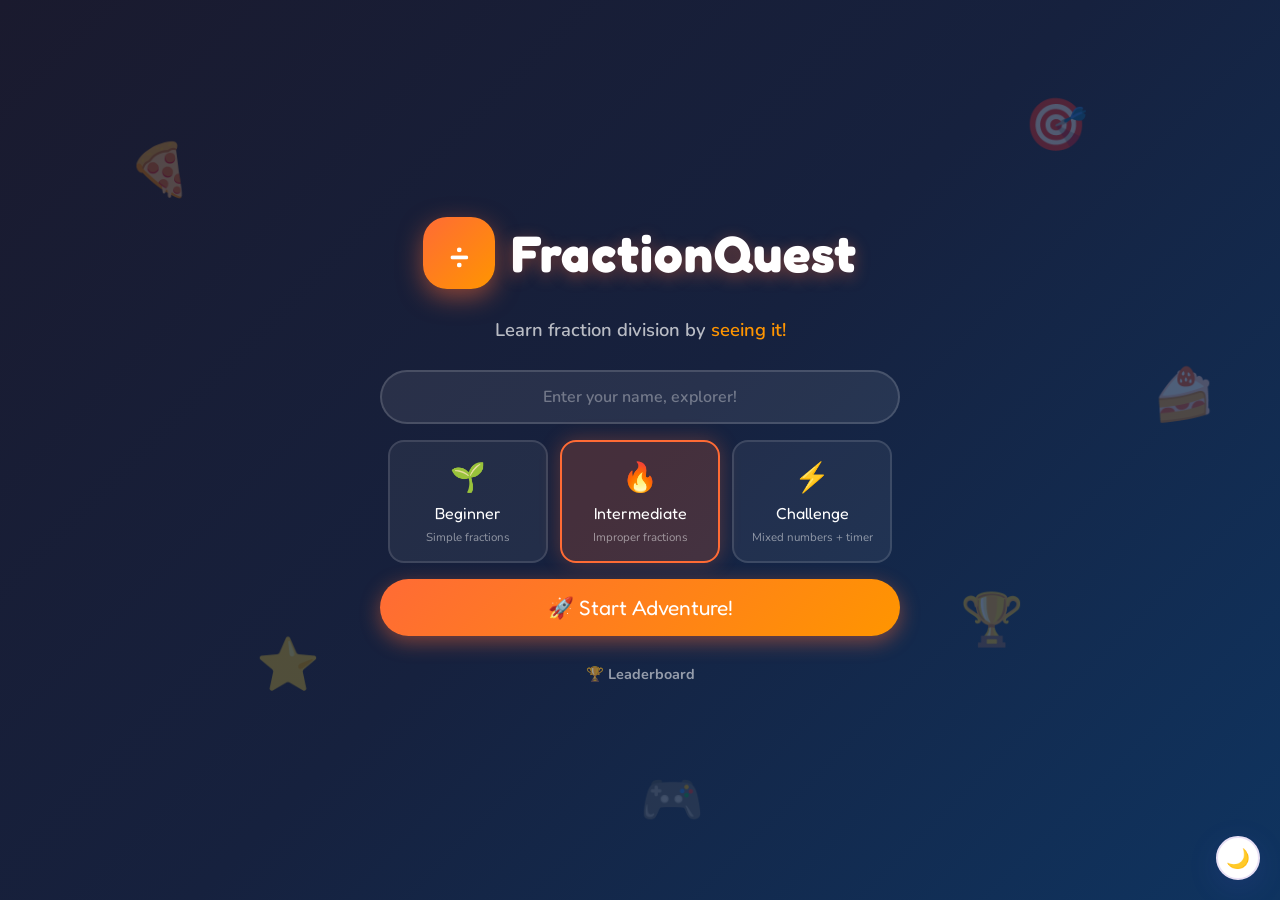
==== index.html @ 57ecd5d0 "fixed the stucture of folder" ====
<!DOCTYPE html>
<html lang="en">
<head>
  <meta charset="UTF-8" />
  <meta name="viewport" content="width=device-width, initial-scale=1.0"/>
  <title>FractionQuest 🍕 — Learn Division Visually!</title>
  <link rel="stylesheet" href="styles.css"/>
  <link rel="preconnect" href="https://fonts.googleapis.com"/>
  <link href="https://fonts.googleapis.com/css2?family=Nunito:wght@400;600;700;800;900&family=Fredoka+One&display=swap" rel="stylesheet"/>
</head>
<body>

<!-- ===== SPLASH SCREEN ===== -->
<div id="splash-screen" class="screen active">
  <div class="splash-bg">
    <div class="floating-emoji" style="--d:0s;--x:10%;--y:15%">🍕</div>
    <div class="floating-emoji" style="--d:0.5s;--x:80%;--y:10%">🎯</div>
    <div class="floating-emoji" style="--d:1s;--x:20%;--y:70%">⭐</div>
    <div class="floating-emoji" style="--d:1.5s;--x:75%;--y:65%">🏆</div>
    <div class="floating-emoji" style="--d:0.8s;--x:50%;--y:85%">🎮</div>
    <div class="floating-emoji" style="--d:0.3s;--x:90%;--y:40%">🍰</div>
  </div>
  <div class="splash-content">
    <div class="logo-wrap">
      <div class="logo-icon">÷</div>
      <h1 class="logo-text">FractionQuest</h1>
    </div>
    <p class="tagline">Learn fraction division by <em>seeing it!</em></p>
    <div class="player-setup">
      <input type="text" id="player-name" placeholder="Enter your name, explorer!" maxlength="20"/>
      <div class="mode-cards">
        <div class="mode-card" data-mode="beginner">
          <span class="mode-icon">🌱</span>
          <span class="mode-title">Beginner</span>
          <span class="mode-desc">Simple fractions</span>
        </div>
        <div class="mode-card selected" data-mode="intermediate">
          <span class="mode-icon">🔥</span>
          <span class="mode-title">Intermediate</span>
          <span class="mode-desc">Improper fractions</span>
        </div>
        <div class="mode-card" data-mode="challenge">
          <span class="mode-icon">⚡</span>
          <span class="mode-title">Challenge</span>
          <span class="mode-desc">Mixed numbers + timer</span>
        </div>
      </div>
      <button class="btn-play" id="btn-start">🚀 Start Adventure!</button>
    </div>
    <button class="btn-leaderboard" id="btn-show-leaderboard">🏆 Leaderboard</button>
  </div>
</div>

<!-- ===== GAME SCREEN ===== -->
<div id="game-screen" class="screen">

  <!-- Header -->
  <header class="game-header">
    <div class="hdr-left">
      <button class="btn-icon" id="btn-home">🏠</button>
      <div class="player-info">
        <span class="player-avatar" id="hdr-avatar">🧑</span>
        <span class="player-name-hdr" id="hdr-name">Player</span>
      </div>
    </div>
    <div class="hdr-center">
      <div class="level-badge">Level <span id="hdr-level">1</span></div>
      <div class="score-display">⭐ <span id="hdr-score">0</span></div>
    </div>
    <div class="hdr-right">
      <div class="timer-display" id="timer-wrap" style="display:none">
        ⏱ <span id="hdr-timer">60</span>s
      </div>
      <div class="lives-display" id="hdr-lives">❤️❤️❤️</div>
    </div>
  </header>

  <!-- Progress Bar -->
  <div class="progress-track">
    <div class="progress-fill" id="progress-fill"></div>
    <span class="progress-label" id="progress-label">Q 1 / 10</span>
  </div>

  <!-- Main Game Area -->
  <main class="game-main">

    <!-- Step Indicator -->
    <div class="step-indicator" id="step-indicator">
      <div class="step active" data-step="1"><span>1</span> See the dividend</div>
      <div class="step" data-step="2"><span>2</span> Overlay divisor</div>
      <div class="step" data-step="3"><span>3</span> Count the groups</div>
      <div class="step" data-step="4"><span>4</span> Answer!</div>
    </div>

    <!-- Question Card -->
    <div class="question-card" id="question-card">
      <div class="question-fraction" id="question-display">
        <span class="frac-big" id="q-dividend">3/4</span>
        <span class="frac-op">÷</span>
        <span class="frac-big" id="q-divisor">1/4</span>
        <span class="frac-op">=</span>
        <span class="frac-big answer-slot" id="q-answer-slot">?</span>
      </div>
      <div class="eli5-badge" id="eli5-text">📖 How many <span id="eli5-divisor">1/4</span> pieces fit in <span id="eli5-dividend">3/4</span>?</div>
    </div>

    <!-- Visual Canvas Area -->
    <div class="canvas-container">
      <div class="visual-tabs">
        <button class="vtab active" data-visual="pizza">🍕 Pizza</button>
        <button class="vtab" data-visual="bar">📊 Bar</button>
      </div>

      <div class="canvas-wrap" id="canvas-wrap">
        <canvas id="main-canvas" width="620" height="260"></canvas>
        <div class="canvas-overlay" id="canvas-overlay"></div>
      </div>

      <!-- Draggable Divisor Units -->
      <div class="divisor-tray" id="divisor-tray">
        <p class="tray-label">Drag these <span id="tray-unit-label">units</span> onto the shape!</p>
        <div class="tray-units" id="tray-units"></div>
      </div>
    </div>

    <!-- Controls -->
    <div class="controls-row">
      <button class="btn-hint" id="btn-hint">💡 Hint</button>
      <button class="btn-step" id="btn-step-next">Next Step →</button>
      <button class="btn-check" id="btn-check" style="display:none">
        ✅ Check Answer
      </button>
    </div>

    <!-- Answer Input -->
    <div class="answer-section" id="answer-section" style="display:none">
      <p class="answer-prompt">How many groups fit? Enter your answer:</p>
      <div class="answer-input-row">
        <input type="number" id="answer-input" min="0" max="99" step="0.5" placeholder="?"/>
        <span class="answer-hint-text" id="answer-hint-text"></span>
      </div>
      <div class="fraction-answer-row" id="fraction-answer-row" style="display:none">
        <label>Remainder as fraction:</label>
        <input type="number" id="ans-num" placeholder="0" min="0" max="9"/>
        <span>/</span>
        <input type="number" id="ans-den" placeholder="1" min="1" max="9"/>
      </div>
      <button class="btn-submit" id="btn-submit">Submit Answer 🎯</button>
    </div>

    <!-- Feedback Banner -->
    <div class="feedback-banner" id="feedback-banner" style="display:none">
      <div class="feedback-icon" id="feedback-icon">✅</div>
      <div class="feedback-text" id="feedback-text">Correct!</div>
      <div class="feedback-explanation" id="feedback-explanation"></div>
      <button class="btn-next-q" id="btn-next-q">Next Question →</button>
    </div>

  </main>
</div>

<!-- ===== RESULTS SCREEN ===== -->
<div id="results-screen" class="screen">
  <div class="results-content">
    <div class="results-trophy" id="results-trophy">🏆</div>
    <h2 class="results-title" id="results-title">Round Complete!</h2>
    <div class="results-stats">
      <div class="stat-box">
        <span class="stat-num" id="res-score">0</span>
        <span class="stat-lbl">Score</span>
      </div>
      <div class="stat-box">
        <span class="stat-num" id="res-correct">0/10</span>
        <span class="stat-lbl">Correct</span>
      </div>
      <div class="stat-box">
        <span class="stat-num" id="res-streak">0</span>
        <span class="stat-lbl">Best Streak</span>
      </div>
    </div>
    <div class="badges-earned" id="badges-earned"></div>
    <div class="results-actions">
      <button class="btn-play" id="btn-play-again">🔄 Play Again</button>
      <button class="btn-leaderboard" id="btn-view-lb">🏆 Leaderboard</button>
      <button class="btn-home-res" id="btn-home-res">🏠 Home</button>
    </div>
  </div>
</div>

<!-- ===== LEADERBOARD MODAL ===== -->
<div id="leaderboard-modal" class="modal-overlay" style="display:none">
  <div class="modal-card">
    <button class="modal-close" id="lb-close">✕</button>
    <h2>🏆 Leaderboard</h2>
    <div class="lb-tabs">
      <button class="lb-tab active" data-mode="beginner">🌱 Beginner</button>
      <button class="lb-tab" data-mode="intermediate">🔥 Intermediate</button>
      <button class="lb-tab" data-mode="challenge">⚡ Challenge</button>
    </div>
    <div class="lb-list" id="lb-list">
      <div class="lb-loading">Loading...</div>
    </div>
  </div>
</div>

<!-- ===== HINT MODAL ===== -->
<div id="hint-modal" class="modal-overlay" style="display:none">
  <div class="modal-card hint-card">
    <button class="modal-close" id="hint-close">✕</button>
    <h3>💡 Hint</h3>
    <div class="hint-body" id="hint-body"></div>
    <canvas id="hint-canvas" width="300" height="150"></canvas>
  </div>
</div>

<!-- ===== BADGE TOAST ===== -->
<div class="badge-toast" id="badge-toast" style="display:none">
  <div class="badge-icon" id="toast-icon">🏅</div>
  <div class="badge-msg" id="toast-msg">Badge Earned!</div>
</div>

<!-- ===== CONFETTI CANVAS ===== -->
<canvas id="confetti-canvas" style="position:fixed;top:0;left:0;pointer-events:none;z-index:9999;width:100%;height:100%"></canvas>

<script src="script.js"></script>
</body>
</html>
---- styles.css ----
/* ============================================================
   FractionQuest — styles.css
   A vibrant, child-friendly educational game UI
   ============================================================ */

/* ---- TOKENS ---- */
:root {
  --c-bg:        #fff9f0;
  --c-surface:   #ffffff;
  --c-primary:   #ff6b35;
  --c-primary2:  #ff9500;
  --c-secondary: #6c63ff;
  --c-success:   #2ec4b6;
  --c-danger:    #e63946;
  --c-warning:   #ffd166;
  --c-text:      #1a1a2e;
  --c-text-soft: #6b6b8a;
  --c-border:    #e8e0f5;
  --c-pizza:     #f4a261;
  --c-bar1:      #6c63ff;
  --c-bar2:      #ff6b35;
  --r-card:      20px;
  --shadow:      0 8px 32px rgba(108,99,255,0.12);
  --shadow-lg:   0 16px 48px rgba(108,99,255,0.2);
  --font-main:   'Nunito', sans-serif;
  --font-display:'Fredoka One', cursive;
}

/* ---- RESET ---- */
*, *::before, *::after { box-sizing: border-box; margin: 0; padding: 0; }
html { scroll-behavior: smooth; }
body {
  font-family: var(--font-main);
  background: var(--c-bg);
  color: var(--c-text);
  min-height: 100vh;
  overflow-x: hidden;
}

/* ---- SCREENS ---- */
.screen { display: none; min-height: 100vh; }
.screen.active { display: flex; flex-direction: column; }

/* ============================================================
   SPLASH SCREEN
   ============================================================ */
#splash-screen {
  position: relative;
  justify-content: center;
  align-items: center;
  background: linear-gradient(135deg, #1a1a2e 0%, #16213e 50%, #0f3460 100%);
  overflow: hidden;
}

.splash-bg {
  position: absolute; inset: 0; pointer-events: none;
}

.floating-emoji {
  position: absolute;
  left: var(--x); top: var(--y);
  font-size: clamp(2rem, 4vw, 3.5rem);
  animation: floatBob 4s ease-in-out infinite;
  animation-delay: var(--d);
  opacity: 0.25;
  filter: blur(0.5px);
}

@keyframes floatBob {
  0%,100% { transform: translateY(0) rotate(-5deg); }
  50%      { transform: translateY(-20px) rotate(5deg); }
}

.splash-content {
  position: relative;
  display: flex; flex-direction: column; align-items: center; gap: 28px;
  padding: 40px 20px;
  max-width: 560px; width: 100%;
}

.logo-wrap {
  display: flex; align-items: center; gap: 16px;
}

.logo-icon {
  width: 72px; height: 72px;
  background: linear-gradient(135deg, var(--c-primary), var(--c-primary2));
  border-radius: 24px;
  display: flex; align-items: center; justify-content: center;
  font-family: var(--font-display);
  font-size: 2.8rem; color: #fff;
  box-shadow: 0 8px 24px rgba(255,107,53,0.5);
  animation: logoPop 0.6s cubic-bezier(0.34,1.56,0.64,1) both;
}

@keyframes logoPop {
  from { transform: scale(0) rotate(-20deg); opacity: 0; }
  to   { transform: scale(1) rotate(0); opacity: 1; }
}

.logo-text {
  font-family: var(--font-display);
  font-size: clamp(2.2rem, 6vw, 3.2rem);
  color: #fff;
  letter-spacing: 1px;
  text-shadow: 0 4px 16px rgba(255,107,53,0.4);
}

.tagline {
  color: rgba(255,255,255,0.7);
  font-size: 1.15rem; font-weight: 600;
  text-align: center;
}
.tagline em { color: var(--c-primary2); font-style: normal; }

/* Player setup */
.player-setup {
  width: 100%; display: flex; flex-direction: column; gap: 16px; align-items: center;
}

#player-name {
  width: 100%;
  padding: 14px 20px;
  border: 2px solid rgba(255,255,255,0.15);
  border-radius: 50px;
  background: rgba(255,255,255,0.08);
  color: #fff;
  font-family: var(--font-main); font-size: 1rem; font-weight: 700;
  outline: none;
  transition: border-color 0.2s, background 0.2s;
  text-align: center;
}
#player-name::placeholder { color: rgba(255,255,255,0.35); font-weight: 600; }
#player-name:focus { border-color: var(--c-primary2); background: rgba(255,255,255,0.12); }

/* Mode Cards */
.mode-cards {
  display: flex; gap: 12px; width: 100%;
  flex-wrap: wrap; justify-content: center;
}

.mode-card {
  flex: 1; min-width: 120px; max-width: 160px;
  background: rgba(255,255,255,0.06);
  border: 2px solid rgba(255,255,255,0.12);
  border-radius: 16px;
  padding: 16px 10px;
  display: flex; flex-direction: column; align-items: center; gap: 6px;
  cursor: pointer;
  transition: all 0.2s;
}
.mode-card:hover { background: rgba(255,255,255,0.12); border-color: var(--c-primary2); }
.mode-card.selected {
  background: rgba(255,107,53,0.2);
  border-color: var(--c-primary);
  box-shadow: 0 0 20px rgba(255,107,53,0.3);
}
.mode-icon { font-size: 1.8rem; }
.mode-title { font-family: var(--font-display); font-size: 1rem; color: #fff; }
.mode-desc { font-size: 0.72rem; color: rgba(255,255,255,0.5); text-align: center; }

/* Buttons */
.btn-play {
  padding: 16px 40px;
  background: linear-gradient(135deg, var(--c-primary), var(--c-primary2));
  color: #fff;
  border: none; border-radius: 50px;
  font-family: var(--font-display); font-size: 1.3rem;
  cursor: pointer;
  box-shadow: 0 6px 20px rgba(255,107,53,0.45);
  transition: transform 0.15s, box-shadow 0.15s;
  width: 100%;
}
.btn-play:hover { transform: translateY(-2px); box-shadow: 0 10px 28px rgba(255,107,53,0.55); }
.btn-play:active { transform: translateY(0); }

.btn-leaderboard {
  background: transparent;
  color: rgba(255,255,255,0.55);
  border: none; font-size: 0.9rem; cursor: pointer;
  font-family: var(--font-main); font-weight: 700;
  transition: color 0.2s;
}
.btn-leaderboard:hover { color: var(--c-primary2); }

/* ============================================================
   GAME SCREEN
   ============================================================ */
#game-screen {
  background: var(--c-bg);
}

/* Header */
.game-header {
  background: var(--c-surface);
  border-bottom: 2px solid var(--c-border);
  padding: 12px 20px;
  display: flex; align-items: center; justify-content: space-between;
  box-shadow: 0 2px 12px rgba(108,99,255,0.08);
  gap: 12px;
  flex-shrink: 0;
}

.hdr-left, .hdr-right {
  display: flex; align-items: center; gap: 10px;
}
.hdr-center {
  display: flex; align-items: center; gap: 14px;
}

.btn-icon {
  background: var(--c-border); border: none; border-radius: 10px;
  width: 38px; height: 38px; font-size: 1.1rem;
  cursor: pointer; transition: background 0.2s;
  display: flex; align-items: center; justify-content: center;
}
.btn-icon:hover { background: #ddd8f5; }

.player-info {
  display: flex; align-items: center; gap: 8px;
}
.player-avatar { font-size: 1.4rem; }
.player-name-hdr {
  font-weight: 800; font-size: 0.95rem; color: var(--c-text);
  max-width: 120px; overflow: hidden; text-overflow: ellipsis; white-space: nowrap;
}

.level-badge {
  background: linear-gradient(135deg, var(--c-secondary), #a78bfa);
  color: #fff; padding: 5px 14px; border-radius: 50px;
  font-family: var(--font-display); font-size: 0.95rem;
}

.score-display {
  font-family: var(--font-display); font-size: 1.1rem;
  color: var(--c-primary); letter-spacing: 0.5px;
}

.timer-display {
  background: var(--c-danger); color: #fff;
  padding: 5px 14px; border-radius: 50px;
  font-family: var(--font-display); font-size: 1rem;
  animation: timerPulse 1s ease-in-out infinite;
}
@keyframes timerPulse {
  0%,100% { opacity: 1; }
  50% { opacity: 0.7; }
}
.timer-display.warn { background: var(--c-warning); color: var(--c-text); }

.lives-display { font-size: 1.1rem; letter-spacing: 2px; }

/* Progress Track */
.progress-track {
  height: 10px;
  background: var(--c-border);
  position: relative;
  overflow: visible;
  flex-shrink: 0;
}
.progress-fill {
  height: 100%;
  background: linear-gradient(90deg, var(--c-success), var(--c-secondary));
  border-radius: 0 5px 5px 0;
  transition: width 0.5s cubic-bezier(0.34,1.56,0.64,1);
  width: 0%;
}
.progress-label {
  position: absolute; right: 12px; top: -20px;
  font-size: 0.75rem; font-weight: 700; color: var(--c-text-soft);
}

/* Main game area */
.game-main {
  flex: 1; padding: 16px 16px 24px;
  display: flex; flex-direction: column; gap: 14px;
  max-width: 700px; margin: 0 auto; width: 100%;
}

/* Step Indicator */
.step-indicator {
  display: flex; gap: 6px; overflow-x: auto;
  padding-bottom: 4px;
}
.step {
  display: flex; align-items: center; gap: 6px;
  padding: 6px 14px; border-radius: 50px;
  background: var(--c-border);
  font-size: 0.78rem; font-weight: 700; color: var(--c-text-soft);
  white-space: nowrap; flex-shrink: 0;
  transition: all 0.3s;
}
.step span {
  width: 22px; height: 22px; border-radius: 50%;
  background: rgba(108,99,255,0.15);
  display: flex; align-items: center; justify-content: center;
  font-size: 0.8rem; font-weight: 900;
}
.step.active {
  background: var(--c-secondary);
  color: #fff;
}
.step.active span { background: rgba(255,255,255,0.25); }
.step.done {
  background: var(--c-success);
  color: #fff;
}
.step.done span { background: rgba(255,255,255,0.25); }

/* Question Card */
.question-card {
  background: var(--c-surface);
  border-radius: var(--r-card);
  padding: 18px 20px;
  box-shadow: var(--shadow);
  border: 2px solid var(--c-border);
  display: flex; flex-direction: column; gap: 10px; align-items: center;
}

.question-fraction {
  display: flex; align-items: center; gap: 14px;
  flex-wrap: wrap; justify-content: center;
}

.frac-big {
  font-family: var(--font-display);
  font-size: clamp(1.6rem, 5vw, 2.4rem);
  color: var(--c-secondary);
  background: linear-gradient(135deg,#f0eeff,#e8e0ff);
  padding: 8px 18px; border-radius: 12px;
  border: 2px solid #c4b5fd;
  min-width: 70px; text-align: center;
  transition: all 0.3s;
}
.frac-big:hover { transform: scale(1.05); }
.answer-slot {
  background: linear-gradient(135deg,#fff3e0,#ffe0b2);
  border-color: #ffb74d;
  color: var(--c-primary);
  min-width: 80px;
  transition: all 0.4s;
}
.answer-slot.filled {
  background: linear-gradient(135deg, #e8f5e9, #c8e6c9);
  border-color: var(--c-success);
  color: #1b5e20;
}

.frac-op {
  font-family: var(--font-display); font-size: 2rem;
  color: var(--c-text-soft);
}

.eli5-badge {
  font-size: 0.88rem; font-weight: 700;
  color: var(--c-text-soft);
  background: #f5f3ff; border-radius: 50px;
  padding: 6px 16px;
  border: 1.5px solid var(--c-border);
}
.eli5-badge span { color: var(--c-secondary); }

/* Canvas Container */
.canvas-container {
  background: var(--c-surface);
  border-radius: var(--r-card);
  border: 2px solid var(--c-border);
  box-shadow: var(--shadow);
  overflow: hidden;
}

.visual-tabs {
  display: flex; border-bottom: 2px solid var(--c-border);
}
.vtab {
  flex: 1; padding: 10px;
  background: none; border: none;
  font-family: var(--font-main); font-size: 0.9rem; font-weight: 700;
  cursor: pointer; color: var(--c-text-soft);
  transition: all 0.2s;
}
.vtab.active {
  color: var(--c-secondary);
  border-bottom: 3px solid var(--c-secondary);
  background: #f5f3ff;
}

.canvas-wrap {
  position: relative;
  padding: 12px;
  display: flex; justify-content: center; background: #fafafe;
}
#main-canvas {
  max-width: 100%;
  border-radius: 12px;
  cursor: pointer;
}

/* Divisor Tray */
.divisor-tray {
  padding: 12px 16px;
  border-top: 2px dashed var(--c-border);
  background: #fdf8ff;
}
.tray-label {
  font-size: 0.8rem; font-weight: 700; color: var(--c-text-soft);
  margin-bottom: 8px;
}
.tray-units {
  display: flex; flex-wrap: wrap; gap: 8px;
}

.unit-chip {
  padding: 6px 14px;
  background: linear-gradient(135deg, var(--c-secondary), #a78bfa);
  color: #fff;
  border-radius: 50px;
  font-family: var(--font-display); font-size: 0.95rem;
  cursor: grab;
  user-select: none;
  box-shadow: 0 3px 10px rgba(108,99,255,0.3);
  transition: transform 0.15s, box-shadow 0.15s;
  display: flex; align-items: center; gap: 6px;
}
.unit-chip:hover { transform: scale(1.08); box-shadow: 0 5px 14px rgba(108,99,255,0.4); }
.unit-chip.placed { opacity: 0.4; cursor: not-allowed; }
.unit-chip .chip-num { font-size: 0.75rem; opacity: 0.8; }

/* Controls */
.controls-row {
  display: flex; gap: 10px; flex-wrap: wrap; justify-content: center;
}

.btn-hint {
  padding: 10px 20px; border-radius: 50px;
  background: var(--c-warning); color: var(--c-text);
  border: none; font-family: var(--font-main); font-weight: 800;
  font-size: 0.9rem; cursor: pointer;
  transition: transform 0.15s, box-shadow 0.15s;
  box-shadow: 0 3px 10px rgba(255,209,102,0.4);
}
.btn-hint:hover { transform: translateY(-1px); }

.btn-step {
  padding: 10px 24px; border-radius: 50px;
  background: var(--c-secondary); color: #fff;
  border: none; font-family: var(--font-main); font-weight: 800;
  font-size: 0.9rem; cursor: pointer;
  box-shadow: 0 3px 10px rgba(108,99,255,0.35);
  transition: transform 0.15s, box-shadow 0.15s;
}
.btn-step:hover { transform: translateY(-1px); box-shadow: 0 5px 14px rgba(108,99,255,0.45); }

.btn-check {
  padding: 10px 24px; border-radius: 50px;
  background: var(--c-success); color: #fff;
  border: none; font-family: var(--font-main); font-weight: 800;
  font-size: 0.9rem; cursor: pointer;
  box-shadow: 0 3px 10px rgba(46,196,182,0.35);
  transition: transform 0.15s;
}
.btn-check:hover { transform: translateY(-1px); }

/* Answer Section */
.answer-section {
  background: var(--c-surface);
  border: 2px solid var(--c-border);
  border-radius: var(--r-card);
  padding: 18px;
  display: flex; flex-direction: column; gap: 12px; align-items: center;
}

.answer-prompt {
  font-weight: 700; font-size: 1rem; color: var(--c-text);
  text-align: center;
}

.answer-input-row {
  display: flex; align-items: center; gap: 10px;
}

#answer-input, #ans-num, #ans-den {
  width: 80px; text-align: center;
  padding: 10px;
  border: 2px solid var(--c-border); border-radius: 12px;
  font-family: var(--font-display); font-size: 1.4rem;
  outline: none;
  transition: border-color 0.2s;
  background: #fafafe;
}
#answer-input { width: 100px; }
#answer-input:focus, #ans-num:focus, #ans-den:focus {
  border-color: var(--c-secondary);
}

.fraction-answer-row {
  display: flex; align-items: center; gap: 10px;
  font-weight: 700; font-size: 1rem;
}

.answer-hint-text {
  font-size: 0.8rem; color: var(--c-text-soft); font-weight: 600;
  max-width: 180px;
}

.btn-submit {
  padding: 12px 36px; border-radius: 50px;
  background: linear-gradient(135deg, var(--c-primary), var(--c-primary2));
  color: #fff; border: none;
  font-family: var(--font-display); font-size: 1.1rem;
  cursor: pointer;
  box-shadow: 0 5px 18px rgba(255,107,53,0.4);
  transition: transform 0.15s, box-shadow 0.15s;
  width: 100%;
}
.btn-submit:hover { transform: translateY(-2px); box-shadow: 0 8px 24px rgba(255,107,53,0.5); }

/* Feedback Banner */
.feedback-banner {
  border-radius: var(--r-card);
  padding: 20px;
  display: flex; flex-direction: column; align-items: center; gap: 10px;
  animation: feedbackIn 0.4s cubic-bezier(0.34,1.56,0.64,1) both;
}
@keyframes feedbackIn {
  from { transform: scale(0.8) translateY(20px); opacity: 0; }
  to   { transform: scale(1) translateY(0); opacity: 1; }
}
.feedback-banner.correct {
  background: linear-gradient(135deg, #e8f5e9, #c8e6c9);
  border: 2px solid var(--c-success);
}
.feedback-banner.wrong {
  background: linear-gradient(135deg, #fce4ec, #f8bbd0);
  border: 2px solid var(--c-danger);
}
.feedback-icon { font-size: 2.5rem; animation: bounceIn 0.5s both; }
@keyframes bounceIn {
  from { transform: scale(0); }
  50% { transform: scale(1.3); }
  to { transform: scale(1); }
}
.feedback-text {
  font-family: var(--font-display); font-size: 1.5rem;
  color: var(--c-text);
}
.feedback-explanation {
  font-size: 0.9rem; font-weight: 600; color: var(--c-text-soft);
  text-align: center; max-width: 440px;
  line-height: 1.5;
}
.btn-next-q {
  padding: 10px 28px; border-radius: 50px;
  background: var(--c-secondary); color: #fff;
  border: none; font-family: var(--font-display); font-size: 1rem;
  cursor: pointer; box-shadow: 0 3px 12px rgba(108,99,255,0.35);
  transition: transform 0.15s;
  margin-top: 4px;
}
.btn-next-q:hover { transform: translateY(-1px); }

/* ============================================================
   RESULTS SCREEN
   ============================================================ */
#results-screen {
  justify-content: center; align-items: center;
  background: linear-gradient(135deg, #1a1a2e 0%, #16213e 50%, #0f3460 100%);
}

.results-content {
  display: flex; flex-direction: column; align-items: center; gap: 24px;
  padding: 40px 24px; max-width: 500px; width: 100%;
}

.results-trophy {
  font-size: 5rem;
  animation: trophySpin 0.8s cubic-bezier(0.34,1.56,0.64,1) both;
}
@keyframes trophySpin {
  from { transform: scale(0) rotate(-180deg); }
  to { transform: scale(1) rotate(0); }
}

.results-title {
  font-family: var(--font-display); font-size: 2rem; color: #fff;
  text-align: center;
}

.results-stats {
  display: flex; gap: 16px; flex-wrap: wrap; justify-content: center;
}

.stat-box {
  background: rgba(255,255,255,0.08);
  border: 2px solid rgba(255,255,255,0.12);
  border-radius: 16px;
  padding: 16px 24px;
  display: flex; flex-direction: column; align-items: center; gap: 4px;
  min-width: 100px;
}
.stat-num {
  font-family: var(--font-display); font-size: 2rem; color: var(--c-primary2);
}
.stat-lbl {
  font-size: 0.8rem; color: rgba(255,255,255,0.5); font-weight: 700;
}

.badges-earned {
  display: flex; gap: 12px; flex-wrap: wrap; justify-content: center;
}

.badge-item {
  display: flex; flex-direction: column; align-items: center; gap: 4px;
  background: rgba(255,255,255,0.08);
  border-radius: 12px; padding: 12px 16px;
  animation: badgeReveal 0.5s cubic-bezier(0.34,1.56,0.64,1) both;
}
@keyframes badgeReveal {
  from { transform: scale(0); opacity: 0; }
  to { transform: scale(1); opacity: 1; }
}
.badge-item span:first-child { font-size: 2rem; }
.badge-item span:last-child { font-size: 0.72rem; color: rgba(255,255,255,0.5); font-weight: 700; }

.results-actions {
  display: flex; gap: 10px; flex-wrap: wrap; justify-content: center; width: 100%;
}
.btn-home-res {
  padding: 12px 24px; border-radius: 50px;
  background: rgba(255,255,255,0.1); color: #fff;
  border: 2px solid rgba(255,255,255,0.2);
  font-family: var(--font-main); font-weight: 800; font-size: 0.95rem;
  cursor: pointer; transition: background 0.2s;
}
.btn-home-res:hover { background: rgba(255,255,255,0.18); }

/* ============================================================
   MODALS
   ============================================================ */
.modal-overlay {
  position: fixed; inset: 0; z-index: 1000;
  background: rgba(10,10,30,0.75);
  display: flex; align-items: center; justify-content: center;
  padding: 20px;
  backdrop-filter: blur(4px);
}

.modal-card {
  background: var(--c-surface);
  border-radius: 24px;
  padding: 28px;
  max-width: 480px; width: 100%;
  box-shadow: var(--shadow-lg);
  position: relative;
  max-height: 80vh; overflow-y: auto;
  animation: modalIn 0.3s cubic-bezier(0.34,1.56,0.64,1) both;
}
@keyframes modalIn {
  from { transform: scale(0.8) translateY(20px); opacity: 0; }
  to { transform: scale(1) translateY(0); opacity: 1; }
}

.modal-close {
  position: absolute; top: 16px; right: 16px;
  background: var(--c-border); border: none; border-radius: 50%;
  width: 32px; height: 32px;
  cursor: pointer; font-size: 0.85rem; font-weight: 700;
  display: flex; align-items: center; justify-content: center;
  transition: background 0.2s;
}
.modal-close:hover { background: #ddd8f5; }

.modal-card h2, .modal-card h3 {
  font-family: var(--font-display); font-size: 1.5rem;
  margin-bottom: 16px; color: var(--c-text);
}

/* Leaderboard */
.lb-tabs {
  display: flex; gap: 6px; margin-bottom: 16px; flex-wrap: wrap;
}
.lb-tab {
  padding: 6px 14px; border-radius: 50px;
  background: var(--c-border); border: none;
  font-size: 0.8rem; font-weight: 700; cursor: pointer;
  color: var(--c-text-soft); transition: all 0.2s;
}
.lb-tab.active { background: var(--c-secondary); color: #fff; }

.lb-list { display: flex; flex-direction: column; gap: 8px; }
.lb-entry {
  display: flex; align-items: center; gap: 10px;
  padding: 10px 14px; border-radius: 12px;
  background: var(--c-bg);
  border: 1.5px solid var(--c-border);
  font-weight: 700;
}
.lb-rank {
  font-family: var(--font-display); font-size: 1.1rem;
  min-width: 28px; text-align: center;
}
.lb-rank.gold { color: #f59e0b; }
.lb-rank.silver { color: #94a3b8; }
.lb-rank.bronze { color: #cd7f32; }
.lb-name { flex: 1; font-size: 0.95rem; }
.lb-score {
  font-family: var(--font-display); color: var(--c-primary);
}
.lb-loading { text-align: center; color: var(--c-text-soft); padding: 24px; }

/* Hint Card */
.hint-card { max-width: 360px; }
.hint-body {
  font-size: 0.95rem; line-height: 1.6;
  color: var(--c-text); margin-bottom: 12px;
  font-weight: 600;
}
.hint-body strong { color: var(--c-secondary); }
#hint-canvas { max-width: 100%; border-radius: 8px; background: #fafafe; }

/* Badge Toast */
.badge-toast {
  position: fixed; bottom: 24px; left: 50%;
  transform: translateX(-50%) translateY(20px);
  background: linear-gradient(135deg, #1a1a2e, #0f3460);
  color: #fff; border-radius: 50px;
  padding: 12px 24px;
  display: flex; align-items: center; gap: 12px;
  box-shadow: 0 8px 24px rgba(0,0,0,0.3);
  z-index: 2000;
  animation: toastIn 0.4s cubic-bezier(0.34,1.56,0.64,1) both,
             toastOut 0.3s 2.7s ease-in forwards;
}
@keyframes toastIn {
  from { transform: translateX(-50%) translateY(60px); opacity: 0; }
  to   { transform: translateX(-50%) translateY(0); opacity: 1; }
}
@keyframes toastOut {
  from { opacity: 1; transform: translateX(-50%) translateY(0); }
  to   { opacity: 0; transform: translateX(-50%) translateY(20px); }
}
.badge-icon { font-size: 1.8rem; }
.badge-msg { font-family: var(--font-display); font-size: 1.05rem; }

/* ============================================================
   WRONG SHAKE ANIMATION
   ============================================================ */
@keyframes shake {
  0%,100% { transform: translateX(0); }
  20% { transform: translateX(-8px); }
  40% { transform: translateX(8px); }
  60% { transform: translateX(-6px); }
  80% { transform: translateX(6px); }
}
.shake { animation: shake 0.4s ease-in-out; }

/* ============================================================
   DARK MODE
   ============================================================ */
body.dark {
  --c-bg: #12121f;
  --c-surface: #1e1e30;
  --c-border: #2e2e4a;
  --c-text: #f0f0ff;
  --c-text-soft: #8888aa;
}
body.dark .frac-big {
  background: linear-gradient(135deg, #2a2540, #1e1a35);
  border-color: #4a4070;
  color: #c4b5fd;
}
body.dark .eli5-badge { background: #1e1a30; }
body.dark #player-name, body.dark #answer-input,
body.dark #ans-num, body.dark #ans-den {
  background: #1a1a2e; color: #f0f0ff;
  border-color: #2e2e4a;
}

/* Dark mode toggle button */
.dark-toggle {
  position: fixed; bottom: 20px; right: 20px; z-index: 500;
  background: var(--c-surface);
  border: 2px solid var(--c-border);
  border-radius: 50%; width: 44px; height: 44px;
  display: flex; align-items: center; justify-content: center;
  font-size: 1.2rem; cursor: pointer;
  box-shadow: var(--shadow);
  transition: transform 0.2s;
}
.dark-toggle:hover { transform: scale(1.1); }

/* ============================================================
   RESPONSIVE
   ============================================================ */
@media (max-width: 480px) {
  .step-indicator { gap: 4px; }
  .step { font-size: 0.68rem; padding: 5px 10px; }
  .frac-big { font-size: 1.4rem; padding: 6px 12px; }
  .game-main { padding: 12px; gap: 10px; }
  #main-canvas { height: 200px; }
  .results-stats { gap: 10px; }
  .stat-box { padding: 12px 16px; }
}

/* ============================================================
   UTILITY ANIMATIONS
   ============================================================ */
@keyframes popIn {
  from { transform: scale(0); opacity: 0; }
  to   { transform: scale(1); opacity: 1; }
}
@keyframes fadeIn {
  from { opacity: 0; transform: translateY(8px); }
  to   { opacity: 1; transform: translateY(0); }
}
.pop-in { animation: popIn 0.3s cubic-bezier(0.34,1.56,0.64,1) both; }
.fade-in { animation: fadeIn 0.3s ease-out both; }

/* Highlight pulse on canvas area */
@keyframes highlightPulse {
  0%,100% { box-shadow: 0 0 0 0 rgba(108,99,255,0); }
  50% { box-shadow: 0 0 0 8px rgba(108,99,255,0.2); }
}
.canvas-wrap.pulse { animation: highlightPulse 1s ease-in-out 2; }
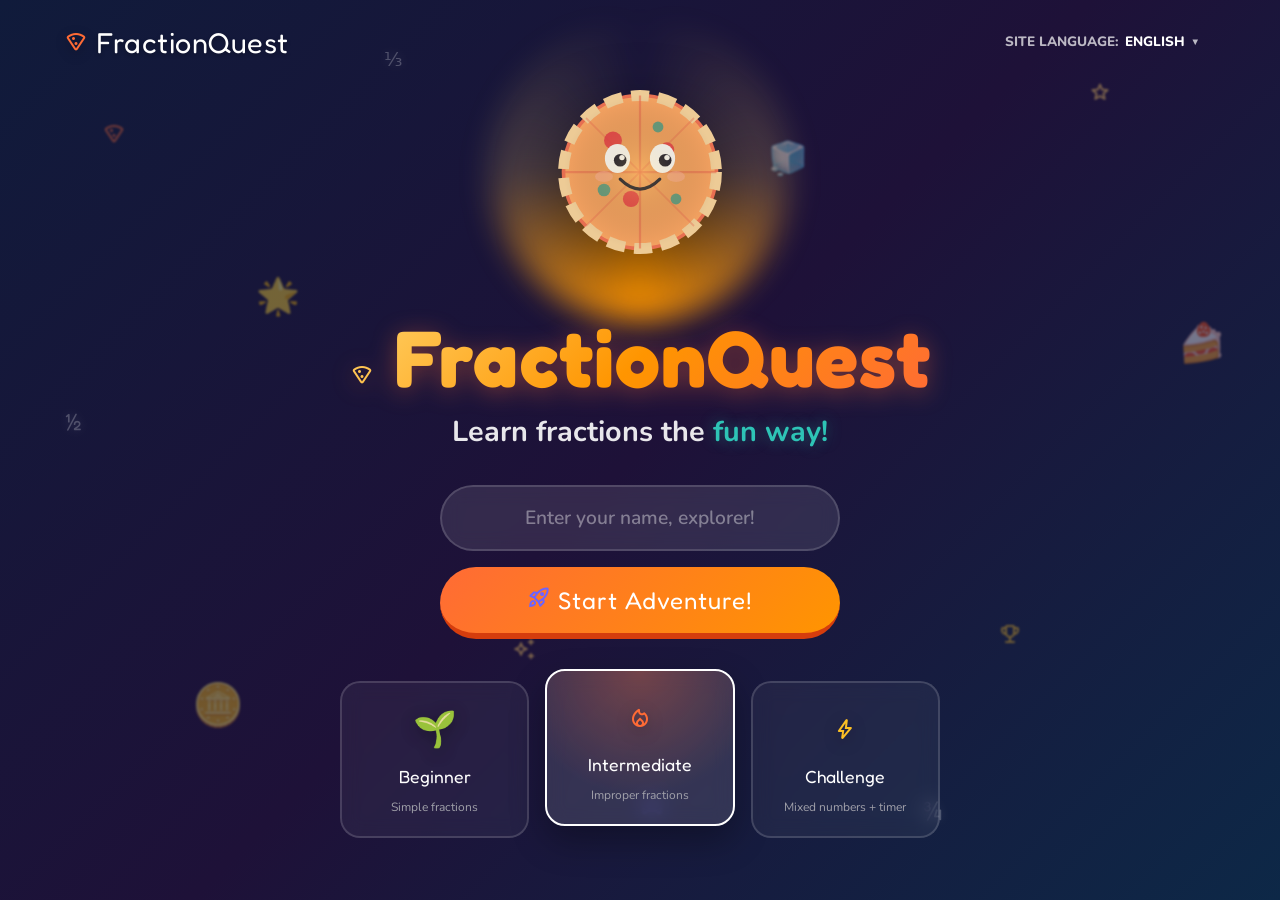
==== commit a0ff3170: "feat: Redesign landing page with dark theme, animations, language selector, and implement high score" ====
--- a/index.html
+++ b/index.html
@@ -3,52 +3,148 @@
 <head>
   <meta charset="UTF-8" />
   <meta name="viewport" content="width=device-width, initial-scale=1.0"/>
-  <title>FractionQuest 🍕 — Learn Division Visually!</title>
+  <title><span class="material-symbols-rounded" style="color:#ff6b35;">local_pizza</span> FractionQuest — Learn Fractions the Fun Way!</title>
+  <meta name="description" content="FractionQuest is a fun, interactive educational game for kids age 7-14 to learn fractions through pizza-themed visual puzzles, rewards, and challenges."/>
   <link rel="stylesheet" href="styles.css"/>
   <link rel="preconnect" href="https://fonts.googleapis.com"/>
   <link href="https://fonts.googleapis.com/css2?family=Nunito:wght@400;600;700;800;900&family=Fredoka+One&display=swap" rel="stylesheet"/>
+  <link rel="stylesheet" href="https://fonts.googleapis.com/css2?family=Material+Symbols+Rounded:opsz,wght,FILL,GRAD@20..48,100..700,0..1,-50..200" />
 </head>
 <body>
 
-<!-- ===== SPLASH SCREEN ===== -->
-<div id="splash-screen" class="screen active">
-  <div class="splash-bg">
-    <div class="floating-emoji" style="--d:0s;--x:10%;--y:15%">🍕</div>
-    <div class="floating-emoji" style="--d:0.5s;--x:80%;--y:10%">🎯</div>
-    <div class="floating-emoji" style="--d:1s;--x:20%;--y:70%">⭐</div>
-    <div class="floating-emoji" style="--d:1.5s;--x:75%;--y:65%">🏆</div>
-    <div class="floating-emoji" style="--d:0.8s;--x:50%;--y:85%">🎮</div>
-    <div class="floating-emoji" style="--d:0.3s;--x:90%;--y:40%">🍰</div>
-  </div>
-  <div class="splash-content">
-    <div class="logo-wrap">
-      <div class="logo-icon">÷</div>
-      <h1 class="logo-text">FractionQuest</h1>
-    </div>
-    <p class="tagline">Learn fraction division by <em>seeing it!</em></p>
-    <div class="player-setup">
-      <input type="text" id="player-name" placeholder="Enter your name, explorer!" maxlength="20"/>
-      <div class="mode-cards">
+<!-- ===== PARTICLE CANVAS (Background) ===== -->
+<canvas id="particle-canvas"></canvas>
+
+<!-- ===== SPLASH / LANDING PAGE ===== -->
+<div id="splash-screen" class="screen active landing-page">
+
+  <!-- ============================== -->
+  <!-- 0️⃣ HEADER SECTION               -->
+  <!-- ============================== -->
+  <header class="landing-header">
+    <div class="header-container">
+      <div class="header-logo">
+        <span class="header-logo-icon"><span class="material-symbols-rounded" style="color:#ff6b35;">local_pizza</span></span>
+        <span class="header-logo-text">FractionQuest</span>
+      </div>
+      <div class="header-lang-selector" id="lang-selector">
+        <span class="lang-label">SITE LANGUAGE:</span>
+        <span class="lang-current">ENGLISH</span>
+        <span class="lang-caret">▼</span>
+        <div class="lang-dropdown" id="lang-dropdown">
+          <div class="lang-option active">English</div>
+          <div class="lang-option disabled" title="Coming Soon">हिन्दी (Hindi)</div>
+          <div class="lang-option disabled" title="Coming Soon">বাংলা (Bengali)</div>
+          <div class="lang-option disabled" title="Coming Soon">मराठी (Marathi)</div>
+          <div class="lang-option disabled" title="Coming Soon">தமிழ் (Tamil)</div>
+        </div>
+      </div>
+    </div>
+  </header>
+
+  <!-- ============================== -->
+  <!-- 1️⃣ HERO SECTION                -->
+  <!-- ============================== -->
+  <section class="hero-section" id="hero-section">
+    <div class="hero-bg">
+      <!-- Floating decorative elements -->
+      <div class="floating-emoji" style="--d:0s;--x:8%;--y:12%;--s:1.1"><span class="material-symbols-rounded" style="color:#ff6b35;">local_pizza</span></div>
+      <div class="floating-emoji" style="--d:0.4s;--x:85%;--y:8%;--s:0.9"><span class="material-symbols-rounded" style="color:#ffd166;">star</span></div>
+      <div class="floating-emoji" style="--d:0.8s;--x:15%;--y:75%;--s:1.3">🪙</div>
+      <div class="floating-emoji" style="--d:1.2s;--x:78%;--y:68%;--s:1"><span class="material-symbols-rounded" style="color:#fbbf24;">emoji_events</span></div>
+      <div class="floating-emoji" style="--d:0.6s;--x:50%;--y:88%;--s:0.8"><span class="material-symbols-rounded" style="color:#6c63ff;">sports_esports</span></div>
+      <div class="floating-emoji" style="--d:0.2s;--x:92%;--y:35%;--s:1.2">🍰</div>
+      <div class="floating-emoji frac-float" style="--d:1s;--x:5%;--y:45%;--s:0.7">½</div>
+      <div class="floating-emoji frac-float" style="--d:1.4s;--x:72%;--y:88%;--s:0.8">¾</div>
+      <div class="floating-emoji frac-float" style="--d:0.3s;--x:30%;--y:5%;--s:0.6">⅓</div>
+      <div class="floating-emoji" style="--d:1.6s;--x:60%;--y:15%;--s:1">🧊</div>
+      <div class="floating-emoji" style="--d:0.9s;--x:40%;--y:70%;--s:0.9"><span class="material-symbols-rounded" style="color:#ffd166;">auto_awesome</span></div>
+      <div class="floating-emoji" style="--d:1.1s;--x:20%;--y:30%;--s:1.1">🌟</div>
+    </div>
+
+    <div class="hero-content">
+      <!-- Pizza Mascot -->
+      <div class="mascot-container" id="mascot-container">
+        <div class="cheese-swirl"></div>
+        <div class="pizza-mascot" id="pizza-mascot">
+          <svg viewBox="0 0 200 200" class="mascot-svg" id="mascot-svg">
+            <!-- Pizza base -->
+            <circle cx="100" cy="100" r="85" fill="#F4A261" stroke="#E76F51" stroke-width="4"/>
+            <!-- Crust ring -->
+            <circle cx="100" cy="100" r="85" fill="none" stroke="#EDCB96" stroke-width="12" stroke-dasharray="20 10"/>
+            <!-- Fraction slices - lines -->
+            <line x1="100" y1="15" x2="100" y2="185" stroke="#E76F51" stroke-width="2.5" opacity="0.6"/>
+            <line x1="15" y1="100" x2="185" y2="100" stroke="#E76F51" stroke-width="2.5" opacity="0.6"/>
+            <line x1="40" y1="40" x2="160" y2="160" stroke="#E76F51" stroke-width="2" opacity="0.4"/>
+            <line x1="160" y1="40" x2="40" y2="160" stroke="#E76F51" stroke-width="2" opacity="0.4"/>
+            <!-- Toppings -->
+            <circle cx="70" cy="65" r="10" fill="#E63946" opacity="0.85"/>
+            <circle cx="130" cy="75" r="8" fill="#E63946" opacity="0.85"/>
+            <circle cx="90" cy="130" r="9" fill="#E63946" opacity="0.85"/>
+            <circle cx="120" cy="50" r="6" fill="#2A9D8F" opacity="0.7"/>
+            <circle cx="60" cy="120" r="7" fill="#2A9D8F" opacity="0.7"/>
+            <circle cx="140" cy="130" r="6" fill="#2A9D8F" opacity="0.7"/>
+            <!-- Eyes -->
+            <ellipse cx="75" cy="85" rx="14" ry="16" fill="white"/>
+            <ellipse cx="125" cy="85" rx="14" ry="16" fill="white"/>
+            <circle cx="78" cy="87" r="7" fill="#1a1a2e" class="mascot-pupil"/>
+            <circle cx="128" cy="87" r="7" fill="#1a1a2e" class="mascot-pupil"/>
+            <circle cx="80" cy="84" r="3" fill="white"/>
+            <circle cx="130" cy="84" r="3" fill="white"/>
+            <!-- Smile -->
+            <path d="M78 108 Q100 130 122 108" stroke="#1a1a2e" stroke-width="3.5" fill="none" stroke-linecap="round"/>
+            <!-- Blush -->
+            <ellipse cx="60" cy="105" rx="10" ry="6" fill="#FFB4A2" opacity="0.5"/>
+            <ellipse cx="140" cy="105" rx="10" ry="6" fill="#FFB4A2" opacity="0.5"/>
+            <!-- Slice glow effects -->
+            <circle cx="100" cy="100" r="85" fill="url(#sliceGlow)" opacity="0.3"/>
+            <defs>
+              <radialGradient id="sliceGlow"><stop offset="0%" stop-color="#FFD166"/><stop offset="100%" stop-color="transparent"/></radialGradient>
+            </defs>
+          </svg>
+        </div>
+      </div>
+
+      <!-- Title -->
+      <div class="hero-title-wrap">
+        <h1 class="hero-title" id="hero-title"><span class="material-symbols-rounded" style="color:#ff6b35;">local_pizza</span> FractionQuest</h1>
+        <p class="hero-subtitle" id="hero-subtitle">Learn fractions the <em>fun way!</em></p>
+      </div>
+
+      <!-- Input + CTA -->
+      <div class="player-setup" id="player-setup">
+        <input type="text" id="player-name" placeholder="Enter your name, explorer!" maxlength="20" autocomplete="off"/>
+        <button class="btn-play" id="btn-start"><span class="material-symbols-rounded" style="color:#6c63ff;">rocket_launch</span> Start Adventure!</button>
+      </div>
+
+      <!-- Mode Selection Cards -->
+      <div class="mode-cards" id="mode-cards">
         <div class="mode-card" data-mode="beginner">
+          <div class="mode-glow mode-glow-green"></div>
           <span class="mode-icon">🌱</span>
           <span class="mode-title">Beginner</span>
           <span class="mode-desc">Simple fractions</span>
         </div>
         <div class="mode-card selected" data-mode="intermediate">
-          <span class="mode-icon">🔥</span>
+          <div class="mode-glow mode-glow-orange"></div>
+          <span class="mode-icon"><span class="material-symbols-rounded" style="color:#ff6b35;">local_fire_department</span></span>
           <span class="mode-title">Intermediate</span>
           <span class="mode-desc">Improper fractions</span>
         </div>
         <div class="mode-card" data-mode="challenge">
-          <span class="mode-icon">⚡</span>
+          <div class="mode-glow mode-glow-blue"></div>
+          <span class="mode-icon"><span class="material-symbols-rounded" style="color:#fbbf24;">bolt</span></span>
           <span class="mode-title">Challenge</span>
           <span class="mode-desc">Mixed numbers + timer</span>
         </div>
       </div>
-      <button class="btn-play" id="btn-start">🚀 Start Adventure!</button>
-    </div>
-    <button class="btn-leaderboard" id="btn-show-leaderboard">🏆 Leaderboard</button>
-  </div>
+
+
+
+
+    </div>
+  </section>
+
 </div>
 
 <!-- ===== GAME SCREEN ===== -->
@@ -59,19 +155,19 @@
     <div class="hdr-left">
       <button class="btn-icon" id="btn-home">🏠</button>
       <div class="player-info">
-        <span class="player-avatar" id="hdr-avatar">🧑</span>
+        <span class="player-avatar" id="hdr-avatar"><span class="material-symbols-rounded">face_3</span></span>
         <span class="player-name-hdr" id="hdr-name">Player</span>
       </div>
     </div>
     <div class="hdr-center">
       <div class="level-badge">Level <span id="hdr-level">1</span></div>
-      <div class="score-display">⭐ <span id="hdr-score">0</span></div>
+      <div class="score-display"><span class="material-symbols-rounded" style="color:#ffd166;">star</span> <span id="hdr-score">0</span></div>
     </div>
     <div class="hdr-right">
       <div class="timer-display" id="timer-wrap" style="display:none">
         ⏱ <span id="hdr-timer">60</span>s
       </div>
-      <div class="lives-display" id="hdr-lives">❤️❤️❤️</div>
+      <div class="lives-display" id="hdr-lives"><span class="material-symbols-rounded" style="color:#ef4444; font-variation-settings: 'FILL' 1;">favorite</span><span class="material-symbols-rounded" style="color:#ef4444; font-variation-settings: 'FILL' 1;">favorite</span><span class="material-symbols-rounded" style="color:#ef4444; font-variation-settings: 'FILL' 1;">favorite</span></div>
     </div>
   </header>
 
@@ -107,7 +203,7 @@
     <!-- Visual Canvas Area -->
     <div class="canvas-container">
       <div class="visual-tabs">
-        <button class="vtab active" data-visual="pizza">🍕 Pizza</button>
+        <button class="vtab active" data-visual="pizza"><span class="material-symbols-rounded" style="color:#ff6b35;">local_pizza</span> Pizza</button>
         <button class="vtab" data-visual="bar">📊 Bar</button>
       </div>
 
@@ -145,7 +241,7 @@
         <span>/</span>
         <input type="number" id="ans-den" placeholder="1" min="1" max="9"/>
       </div>
-      <button class="btn-submit" id="btn-submit">Submit Answer 🎯</button>
+      <button class="btn-submit" id="btn-submit">Submit Answer <span class="material-symbols-rounded" style="color:#2ec4b6;">track_changes</span></button>
     </div>
 
     <!-- Feedback Banner -->
@@ -162,7 +258,7 @@
 <!-- ===== RESULTS SCREEN ===== -->
 <div id="results-screen" class="screen">
   <div class="results-content">
-    <div class="results-trophy" id="results-trophy">🏆</div>
+    <div class="results-trophy" id="results-trophy"><span class="material-symbols-rounded" style="color:#fbbf24;">emoji_events</span></div>
     <h2 class="results-title" id="results-title">Round Complete!</h2>
     <div class="results-stats">
       <div class="stat-box">
@@ -181,7 +277,7 @@
     <div class="badges-earned" id="badges-earned"></div>
     <div class="results-actions">
       <button class="btn-play" id="btn-play-again">🔄 Play Again</button>
-      <button class="btn-leaderboard" id="btn-view-lb">🏆 Leaderboard</button>
+      <button class="btn-leaderboard" id="btn-view-lb"><span class="material-symbols-rounded" style="color:#fbbf24;">emoji_events</span> Leaderboard</button>
       <button class="btn-home-res" id="btn-home-res">🏠 Home</button>
     </div>
   </div>
@@ -191,11 +287,11 @@
 <div id="leaderboard-modal" class="modal-overlay" style="display:none">
   <div class="modal-card">
     <button class="modal-close" id="lb-close">✕</button>
-    <h2>🏆 Leaderboard</h2>
+    <h2><span class="material-symbols-rounded" style="color:#fbbf24;">emoji_events</span> Leaderboard</h2>
     <div class="lb-tabs">
       <button class="lb-tab active" data-mode="beginner">🌱 Beginner</button>
-      <button class="lb-tab" data-mode="intermediate">🔥 Intermediate</button>
-      <button class="lb-tab" data-mode="challenge">⚡ Challenge</button>
+      <button class="lb-tab" data-mode="intermediate"><span class="material-symbols-rounded" style="color:#ff6b35;">local_fire_department</span> Intermediate</button>
+      <button class="lb-tab" data-mode="challenge"><span class="material-symbols-rounded" style="color:#fbbf24;">bolt</span> Challenge</button>
     </div>
     <div class="lb-list" id="lb-list">
       <div class="lb-loading">Loading...</div>
--- a/styles.css
+++ b/styles.css
@@ -1,824 +1,552 @@
 /* ============================================================
    FractionQuest — styles.css
-   A vibrant, child-friendly educational game UI
-   ============================================================ */
-
-/* ---- TOKENS ---- */
+   Modern EdTech Animated Landing Page + Game UI
+   ============================================================ */
+
+/* ---- TOKENS & RESET ---- */
 :root {
-  --c-bg:        #fff9f0;
+  --c-bg-dark:   #0d1117;
+  --c-bg-hero:   linear-gradient(135deg, #101b3b 0%, #1e1138 50%, #0d2847 100%);
   --c-surface:   #ffffff;
-  --c-primary:   #ff6b35;
-  --c-primary2:  #ff9500;
-  --c-secondary: #6c63ff;
-  --c-success:   #2ec4b6;
-  --c-danger:    #e63946;
-  --c-warning:   #ffd166;
+  --c-surface-d: rgba(255, 255, 255, 0.05);
+  --c-surface-lg:rgba(255, 255, 255, 0.1);
+  --c-primary:   #FF6B35;
+  --c-primary2:  #FF9500;
+  --c-secondary: #6C63FF;
+  --c-success:   #2EC4B6;
+  --c-danger:    #E63946;
+  --c-warning:   #FFD166;
   --c-text:      #1a1a2e;
-  --c-text-soft: #6b6b8a;
+  --c-text-light:#ffffff;
+  --c-text-soft: #a1a1aa;
   --c-border:    #e8e0f5;
-  --c-pizza:     #f4a261;
-  --c-bar1:      #6c63ff;
-  --c-bar2:      #ff6b35;
-  --r-card:      20px;
-  --shadow:      0 8px 32px rgba(108,99,255,0.12);
-  --shadow-lg:   0 16px 48px rgba(108,99,255,0.2);
+  --c-border-d:  rgba(255, 255, 255, 0.15);
+  --r-card:      24px;
+  --shadow:      0 8px 32px rgba(0, 0, 0, 0.15);
+  --shadow-glow: 0 0 40px rgba(255, 107, 53, 0.3);
   --font-main:   'Nunito', sans-serif;
   --font-display:'Fredoka One', cursive;
 }
 
-/* ---- RESET ---- */
 *, *::before, *::after { box-sizing: border-box; margin: 0; padding: 0; }
 html { scroll-behavior: smooth; }
 body {
   font-family: var(--font-main);
-  background: var(--c-bg);
-  color: var(--c-text);
+  background: var(--c-bg-dark);
+  color: var(--c-text-light);
   min-height: 100vh;
   overflow-x: hidden;
-}
-
-/* ---- SCREENS ---- */
-.screen { display: none; min-height: 100vh; }
+  line-height: 1.5;
+}
+
+/* Background Canvas */
+#particle-canvas {
+  position: fixed; top: 0; left: 0; width: 100%; height: 100%; pointer-events: none; z-index: 0;
+}
+
+/* Screens */
+.screen { display: none; min-height: 100vh; position: relative; z-index: 10; }
 .screen.active { display: flex; flex-direction: column; }
 
 /* ============================================================
-   SPLASH SCREEN
-   ============================================================ */
-#splash-screen {
+   0️⃣ HEADER SECTION
+   ============================================================ */
+.landing-header {
+  position: absolute;
+  top: 0; left: 0; width: 100%;
+  z-index: 100;
+  padding: 16px 0;
+}
+.header-container {
+  max-width: 1200px; margin: 0 auto; padding: 0 24px;
+  display: flex; justify-content: space-between; align-items: center;
+}
+.header-logo { display: flex; align-items: center; gap: 8px; cursor: pointer; }
+.header-logo-icon { font-size: 2.2rem; filter: drop-shadow(0 4px 6px rgba(0,0,0,0.3)); animation: logoFloat 3s ease-in-out infinite; }
+@keyframes logoFloat { 0%, 100% { transform: translateY(0); } 50% { transform: translateY(-5px); } }
+.header-logo-text { font-family: var(--font-display); font-size: 1.8rem; color: #fff; letter-spacing: 0.5px; text-shadow: 0 2px 4px rgba(0,0,0,0.3); }
+
+.header-lang-selector {
+  position: relative; display: flex; align-items: center; gap: 6px;
+  color: rgba(255,255,255,0.7); font-size: 0.85rem; font-weight: 800; cursor: pointer;
+  padding: 8px 16px; border-radius: 50px; transition: all 0.2s;
+}
+.header-lang-selector:hover { background: rgba(255,255,255,0.1); color: #fff; }
+.lang-label { text-transform: uppercase; }
+.lang-current { color: #fff; }
+.lang-caret { font-size: 0.6rem; transition: transform 0.2s; }
+.header-lang-selector.open .lang-caret { transform: rotate(180deg); }
+
+.lang-dropdown {
+  position: absolute; top: 100%; right: 0; margin-top: 8px;
+  background: #fff; border-radius: 16px; width: 200px;
+  box-shadow: 0 10px 30px rgba(0,0,0,0.5); display: none; flex-direction: column;
+  padding: 8px 0; z-index: 1000;
+}
+.header-lang-selector.open .lang-dropdown { display: flex; animation: fadeUp 0.2s ease-out; }
+@keyframes fadeUp { from { opacity: 0; transform: translateY(10px); } to { opacity: 1; transform: translateY(0); } }
+.lang-option { padding: 12px 20px; color: #333; font-family: var(--font-main); font-size: 1rem; font-weight: 700; transition: background 0.2s; text-align: left; }
+.lang-option:hover:not(.disabled) { background: #f1f5f9; }
+.lang-option.active { color: var(--c-primary); background: #fff5f0; }
+.lang-option.disabled { opacity: 0.5; cursor: not-allowed; }
+
+@media (max-width: 768px) {
+  .header-logo-text { font-size: 1.4rem; }
+  .lang-label { display: none; }
+  .header-container { padding: 0 16px; }
+}
+
+/* ============================================================
+   1️⃣ HERO SECTION (Landing Page)
+   ============================================================ */
+.landing-page {
+  background: var(--c-bg-hero);
   position: relative;
+}
+
+.hero-section {
+  position: relative;
+  min-height: 100vh;
+  display: flex;
+  flex-direction: column;
+  align-items: center;
   justify-content: center;
-  align-items: center;
-  background: linear-gradient(135deg, #1a1a2e 0%, #16213e 50%, #0f3460 100%);
+  padding: 40px 20px;
   overflow: hidden;
 }
 
-.splash-bg {
-  position: absolute; inset: 0; pointer-events: none;
-}
+.hero-bg { position: absolute; inset: 0; pointer-events: none; z-index: 1; }
 
 .floating-emoji {
   position: absolute;
   left: var(--x); top: var(--y);
-  font-size: clamp(2rem, 4vw, 3.5rem);
-  animation: floatBob 4s ease-in-out infinite;
+  font-size: calc(2rem * var(--s));
+  animation: floatBob 5s ease-in-out infinite;
   animation-delay: var(--d);
-  opacity: 0.25;
-  filter: blur(0.5px);
-}
-
+  opacity: 0.4; filter: blur(1px);
+}
+.frac-float {
+  font-family: var(--font-display);
+  color: rgba(255,255,255,0.6);
+  text-shadow: 0 0 10px rgba(255,255,255,0.3);
+  filter: none;
+}
 @keyframes floatBob {
-  0%,100% { transform: translateY(0) rotate(-5deg); }
-  50%      { transform: translateY(-20px) rotate(5deg); }
-}
-
-.splash-content {
+  0%, 100% { transform: translateY(0) rotate(-5deg); }
+  50% { transform: translateY(-30px) rotate(5deg); }
+}
+
+.hero-content {
   position: relative;
-  display: flex; flex-direction: column; align-items: center; gap: 28px;
-  padding: 40px 20px;
-  max-width: 560px; width: 100%;
-}
-
-.logo-wrap {
-  display: flex; align-items: center; gap: 16px;
-}
-
-.logo-icon {
-  width: 72px; height: 72px;
+  z-index: 10;
+  display: flex; flex-direction: column; align-items: center; gap: 32px;
+  max-width: 800px; width: 100%;
+  text-align: center;
+}
+
+/* Mascot */
+.mascot-container {
+  position: relative; width: 220px; height: 220px;
+  display: flex; align-items: center; justify-content: center;
+}
+.cheese-swirl {
+  position: absolute; inset: -40px;
+  border-radius: 50%;
+  background: conic-gradient(from 0deg, transparent, rgba(255, 209, 102, 0.2), #ff9500, rgba(255, 209, 102, 0.2), transparent);
+  animation: swirlSpin 8s linear infinite;
+  filter: blur(15px);
+  z-index: -1;
+}
+@keyframes swirlSpin { 100% { transform: rotate(360deg); } }
+
+.pizza-mascot {
+  width: 180px; height: 180px;
+  animation: mascotBounce 3s ease-in-out infinite;
+  filter: drop-shadow(0 20px 30px rgba(0,0,0,0.5));
+}
+@keyframes mascotBounce {
+  0%, 100% { transform: translateY(0) scale(1); }
+  50% { transform: translateY(-15px) scale(1.02); }
+}
+.mascot-pupil { animation: blink 4s infinite; transform-origin: center; }
+@keyframes blink { 0%, 96%, 100% { transform: scaleY(1); } 98% { transform: scaleY(0.1); } }
+
+/* Title */
+.hero-title-wrap { animation: popIn 0.8s cubic-bezier(0.34, 1.56, 0.64, 1) both; }
+.hero-title {
+  font-family: var(--font-display);
+  font-size: clamp(3rem, 8vw, 5rem);
+  background: linear-gradient(135deg, #FFD166, #FF9500, #FF6B35);
+  -webkit-background-clip: text; -webkit-text-fill-color: transparent;
+  filter: drop-shadow(0 4px 12px rgba(255, 107, 53, 0.4));
+  letter-spacing: 1px; line-height: 1.1; margin-bottom: 8px;
+}
+.hero-subtitle {
+  font-size: clamp(1.2rem, 3vw, 1.8rem);
+  color: rgba(255,255,255,0.9); font-weight: 700;
+  animation: fadeIn 1s 0.3s both;
+}
+.hero-subtitle em {
+  color: var(--c-success); font-style: normal;
+  text-shadow: 0 0 15px rgba(46,196,182,0.4);
+}
+
+/* Input & CTA */
+.player-setup {
+  display: flex; flex-direction: column; gap: 16px; width: 100%; max-width: 400px;
+  animation: fadeIn 1s 0.5s both;
+}
+#player-name {
+  width: 100%; padding: 18px 24px;
+  border: 2px solid var(--c-border-d); border-radius: 50px;
+  background: var(--c-surface-lg); color: #fff;
+  font-family: var(--font-main); font-size: 1.2rem; font-weight: 700; text-align: center;
+  backdrop-filter: blur(10px); transition: all 0.3s; outline: none;
+}
+#player-name::placeholder { color: rgba(255,255,255,0.4); font-weight: 600; }
+#player-name:focus { border-color: var(--c-primary2); background: rgba(255,255,255,0.15); box-shadow: 0 0 20px rgba(255,149,0,0.3); }
+
+.btn-play {
+  width: 100%; padding: 18px 40px;
   background: linear-gradient(135deg, var(--c-primary), var(--c-primary2));
-  border-radius: 24px;
-  display: flex; align-items: center; justify-content: center;
-  font-family: var(--font-display);
-  font-size: 2.8rem; color: #fff;
-  box-shadow: 0 8px 24px rgba(255,107,53,0.5);
-  animation: logoPop 0.6s cubic-bezier(0.34,1.56,0.64,1) both;
-}
-
-@keyframes logoPop {
-  from { transform: scale(0) rotate(-20deg); opacity: 0; }
-  to   { transform: scale(1) rotate(0); opacity: 1; }
-}
-
-.logo-text {
-  font-family: var(--font-display);
-  font-size: clamp(2.2rem, 6vw, 3.2rem);
-  color: #fff;
-  letter-spacing: 1px;
-  text-shadow: 0 4px 16px rgba(255,107,53,0.4);
-}
-
-.tagline {
-  color: rgba(255,255,255,0.7);
-  font-size: 1.15rem; font-weight: 600;
-  text-align: center;
-}
-.tagline em { color: var(--c-primary2); font-style: normal; }
-
-/* Player setup */
-.player-setup {
-  width: 100%; display: flex; flex-direction: column; gap: 16px; align-items: center;
-}
-
-#player-name {
-  width: 100%;
-  padding: 14px 20px;
-  border: 2px solid rgba(255,255,255,0.15);
-  border-radius: 50px;
-  background: rgba(255,255,255,0.08);
-  color: #fff;
-  font-family: var(--font-main); font-size: 1rem; font-weight: 700;
-  outline: none;
-  transition: border-color 0.2s, background 0.2s;
-  text-align: center;
-}
-#player-name::placeholder { color: rgba(255,255,255,0.35); font-weight: 600; }
-#player-name:focus { border-color: var(--c-primary2); background: rgba(255,255,255,0.12); }
+  color: #fff; border: none; border-radius: 50px;
+  border-bottom: 6px solid #d53d0d;
+  font-family: var(--font-display); font-size: 1.5rem; letter-spacing: 1px;
+  cursor: pointer; position: relative;
+  transition: all 0.1s cubic-bezier(0.34, 1.56, 0.64, 1);
+}
+.btn-play:hover { filter: brightness(1.1); }
+.btn-play:active { border-bottom-width: 0; transform: translateY(6px); margin-bottom: 6px; }
 
 /* Mode Cards */
 .mode-cards {
-  display: flex; gap: 12px; width: 100%;
-  flex-wrap: wrap; justify-content: center;
-}
-
+  display: flex; gap: 16px; width: 100%; max-width: 600px; justify-content: center; flex-wrap: wrap; margin-top: 10px;
+  animation: fadeIn 1s 0.7s both;
+}
 .mode-card {
-  flex: 1; min-width: 120px; max-width: 160px;
-  background: rgba(255,255,255,0.06);
-  border: 2px solid rgba(255,255,255,0.12);
-  border-radius: 16px;
-  padding: 16px 10px;
-  display: flex; flex-direction: column; align-items: center; gap: 6px;
-  cursor: pointer;
-  transition: all 0.2s;
-}
-.mode-card:hover { background: rgba(255,255,255,0.12); border-color: var(--c-primary2); }
-.mode-card.selected {
-  background: rgba(255,107,53,0.2);
-  border-color: var(--c-primary);
-  box-shadow: 0 0 20px rgba(255,107,53,0.3);
-}
-.mode-icon { font-size: 1.8rem; }
-.mode-title { font-family: var(--font-display); font-size: 1rem; color: #fff; }
-.mode-desc { font-size: 0.72rem; color: rgba(255,255,255,0.5); text-align: center; }
-
-/* Buttons */
-.btn-play {
-  padding: 16px 40px;
-  background: linear-gradient(135deg, var(--c-primary), var(--c-primary2));
-  color: #fff;
-  border: none; border-radius: 50px;
-  font-family: var(--font-display); font-size: 1.3rem;
-  cursor: pointer;
-  box-shadow: 0 6px 20px rgba(255,107,53,0.45);
-  transition: transform 0.15s, box-shadow 0.15s;
-  width: 100%;
-}
-.btn-play:hover { transform: translateY(-2px); box-shadow: 0 10px 28px rgba(255,107,53,0.55); }
-.btn-play:active { transform: translateY(0); }
+  flex: 1; min-width: 140px; position: relative;
+  background: var(--c-surface-d); border: 2px solid var(--c-border-d); border-radius: 20px;
+  padding: 20px 12px; display: flex; flex-direction: column; align-items: center; gap: 8px;
+  cursor: pointer; backdrop-filter: blur(10px); transition: all 0.3s cubic-bezier(0.34, 1.56, 0.64, 1);
+  overflow: hidden;
+}
+.mode-glow {
+  position: absolute; top: 0; left: 0; width: 100%; height: 100%;
+  opacity: 0; transition: opacity 0.3s; z-index: -1;
+}
+.mode-glow-green { background: radial-gradient(circle at top, rgba(46,196,182,0.3), transparent 70%); }
+.mode-glow-orange { background: radial-gradient(circle at top, rgba(255,107,53,0.3), transparent 70%); }
+.mode-glow-blue { background: radial-gradient(circle at top, rgba(108,99,255,0.3), transparent 70%); }
+
+.mode-card:hover { transform: translateY(-8px); border-color: rgba(255,255,255,0.3); }
+.mode-card.selected { transform: translateY(-12px); border-color: #fff; box-shadow: 0 15px 35px rgba(0,0,0,0.3); background: rgba(255,255,255,0.12); }
+.mode-card.selected .mode-glow { opacity: 1; }
+
+.mode-icon { font-size: 2.2rem; filter: drop-shadow(0 4px 8px rgba(0,0,0,0.3)); }
+.mode-title { font-family: var(--font-display); font-size: 1.1rem; }
+.mode-desc { font-size: 0.75rem; color: var(--c-text-soft); }
 
 .btn-leaderboard {
-  background: transparent;
-  color: rgba(255,255,255,0.55);
-  border: none; font-size: 0.9rem; cursor: pointer;
-  font-family: var(--font-main); font-weight: 700;
-  transition: color 0.2s;
-}
-.btn-leaderboard:hover { color: var(--c-primary2); }
-
-/* ============================================================
-   GAME SCREEN
-   ============================================================ */
-#game-screen {
-  background: var(--c-bg);
-}
-
-/* Header */
-.game-header {
-  background: var(--c-surface);
-  border-bottom: 2px solid var(--c-border);
-  padding: 12px 20px;
-  display: flex; align-items: center; justify-content: space-between;
-  box-shadow: 0 2px 12px rgba(108,99,255,0.08);
-  gap: 12px;
-  flex-shrink: 0;
-}
-
-.hdr-left, .hdr-right {
-  display: flex; align-items: center; gap: 10px;
-}
-.hdr-center {
-  display: flex; align-items: center; gap: 14px;
-}
-
-.btn-icon {
-  background: var(--c-border); border: none; border-radius: 10px;
-  width: 38px; height: 38px; font-size: 1.1rem;
-  cursor: pointer; transition: background 0.2s;
+  background: transparent; color: rgba(255,255,255,0.6); border: none;
+  font-size: 1rem; font-weight: 700; cursor: pointer; transition: color 0.2s;
+  animation: fadeIn 1s 0.9s both;
+}
+.btn-leaderboard:hover { color: var(--c-warning); }
+
+/* Scroll Indicator */
+.scroll-indicator {
+  position: absolute; bottom: 30px; left: 50%; transform: translateX(-50%);
+  display: flex; flex-direction: column; align-items: center; gap: 8px;
+  color: rgba(255,255,255,0.5); font-weight: 600; font-size: 0.85rem;
+  animation: fadeIn 2s 1.5s both;
+}
+.scroll-arrow { animation: bounceDown 2s infinite; font-size: 1.2rem; }
+@keyframes bounceDown { 0%, 20%, 50%, 80%, 100% { transform: translateY(0); } 40% { transform: translateY(10px); } 60% { transform: translateY(5px); } }
+
+/* ============================================================
+   CONTENT SECTIONS (Common)
+   ============================================================ */
+section:not(.hero-section) {
+  padding: 80px 20px;
+  position: relative;
+  z-index: 10;
+}
+.section-title {
+  text-align: center; font-family: var(--font-display); font-size: clamp(2.2rem, 5vw, 3.5rem);
+  margin-bottom: 20px; color: #fff; text-shadow: 0 4px 15px rgba(0,0,0,0.3);
+}
+.section-subtitle {
+  text-align: center; font-size: 1.2rem; color: var(--c-text-soft);
+  margin-bottom: 50px; font-weight: 600;
+}
+
+/* Scroll reveal utility */
+.scroll-reveal { opacity: 0; transform: translateY(40px); transition: all 0.8s cubic-bezier(0.34, 1.56, 0.64, 1); }
+.scroll-reveal.visible { opacity: 1; transform: translateY(0); }
+
+/* ============================================================
+   2️⃣ FEATURES SECTION
+   ============================================================ */
+.features-section { background: #0b1426; }
+.features-grid {
+  display: grid; grid-template-columns: repeat(auto-fit, minmax(280px, 1fr));
+  gap: 30px; max-width: 1100px; margin: 0 auto;
+}
+.feature-card {
+  background: var(--c-surface-d); border: 1px solid var(--c-border-d);
+  border-radius: var(--r-card); padding: 40px 30px;
+  text-align: center; backdrop-filter: blur(10px);
+  transition: all 0.4s;
+}
+.feature-card:hover { transform: translateY(-10px); border-color: rgba(255,255,255,0.3); box-shadow: 0 20px 40px rgba(0,0,0,0.4); background: rgba(255,255,255,0.08); }
+.feature-icon-wrap {
+  width: 80px; height: 80px; border-radius: 20px;
+  background: linear-gradient(135deg, rgba(255,255,255,0.1), rgba(255,255,255,0.02));
   display: flex; align-items: center; justify-content: center;
-}
-.btn-icon:hover { background: #ddd8f5; }
-
-.player-info {
-  display: flex; align-items: center; gap: 8px;
-}
-.player-avatar { font-size: 1.4rem; }
-.player-name-hdr {
-  font-weight: 800; font-size: 0.95rem; color: var(--c-text);
-  max-width: 120px; overflow: hidden; text-overflow: ellipsis; white-space: nowrap;
-}
-
-.level-badge {
-  background: linear-gradient(135deg, var(--c-secondary), #a78bfa);
-  color: #fff; padding: 5px 14px; border-radius: 50px;
-  font-family: var(--font-display); font-size: 0.95rem;
-}
-
-.score-display {
-  font-family: var(--font-display); font-size: 1.1rem;
-  color: var(--c-primary); letter-spacing: 0.5px;
-}
-
-.timer-display {
-  background: var(--c-danger); color: #fff;
-  padding: 5px 14px; border-radius: 50px;
-  font-family: var(--font-display); font-size: 1rem;
-  animation: timerPulse 1s ease-in-out infinite;
-}
-@keyframes timerPulse {
-  0%,100% { opacity: 1; }
-  50% { opacity: 0.7; }
-}
-.timer-display.warn { background: var(--c-warning); color: var(--c-text); }
-
-.lives-display { font-size: 1.1rem; letter-spacing: 2px; }
-
-/* Progress Track */
-.progress-track {
-  height: 10px;
-  background: var(--c-border);
-  position: relative;
-  overflow: visible;
-  flex-shrink: 0;
-}
-.progress-fill {
-  height: 100%;
-  background: linear-gradient(90deg, var(--c-success), var(--c-secondary));
-  border-radius: 0 5px 5px 0;
-  transition: width 0.5s cubic-bezier(0.34,1.56,0.64,1);
-  width: 0%;
-}
-.progress-label {
-  position: absolute; right: 12px; top: -20px;
-  font-size: 0.75rem; font-weight: 700; color: var(--c-text-soft);
-}
-
-/* Main game area */
-.game-main {
-  flex: 1; padding: 16px 16px 24px;
-  display: flex; flex-direction: column; gap: 14px;
-  max-width: 700px; margin: 0 auto; width: 100%;
-}
-
-/* Step Indicator */
-.step-indicator {
-  display: flex; gap: 6px; overflow-x: auto;
-  padding-bottom: 4px;
-}
-.step {
-  display: flex; align-items: center; gap: 6px;
-  padding: 6px 14px; border-radius: 50px;
-  background: var(--c-border);
-  font-size: 0.78rem; font-weight: 700; color: var(--c-text-soft);
-  white-space: nowrap; flex-shrink: 0;
-  transition: all 0.3s;
-}
-.step span {
-  width: 22px; height: 22px; border-radius: 50%;
-  background: rgba(108,99,255,0.15);
-  display: flex; align-items: center; justify-content: center;
-  font-size: 0.8rem; font-weight: 900;
-}
-.step.active {
-  background: var(--c-secondary);
-  color: #fff;
-}
+  margin: 0 auto 24px; box-shadow: inset 0 2px 4px rgba(255,255,255,0.2);
+}
+.feature-icon { font-size: 3rem; filter: drop-shadow(0 4px 8px rgba(0,0,0,0.4)); }
+.feature-card h3 { font-family: var(--font-display); font-size: 1.6rem; margin-bottom: 12px; color: #fff; }
+.feature-card p { font-size: 1.05rem; color: var(--c-text-soft); line-height: 1.6; }
+
+/* ============================================================
+   3️⃣ VISUAL DEMO SECTION
+   ============================================================ */
+.demo-section { background: linear-gradient(to bottom, #0b1426, #16102b); text-align: center; }
+.demo-container {
+  max-width: 700px; margin: 0 auto;
+  background: var(--c-surface-d); border: 2px solid var(--c-border-d); border-radius: var(--r-card);
+  padding: 40px 20px; backdrop-filter: blur(12px); box-shadow: 0 20px 50px rgba(0,0,0,0.5);
+  position: relative; overflow: hidden;
+}
+#demo-canvas { max-width: 100%; display: block; margin: 0 auto 30px; border-radius: 16px; background: rgba(0,0,0,0.2); }
+.demo-equation {
+  display: flex; align-items: center; justify-content: center; gap: 15px; flex-wrap: wrap; margin-bottom: 20px;
+}
+.demo-frac, .demo-answer {
+  background: rgba(255,255,255,0.1); border: 1px solid rgba(255,255,255,0.2);
+  padding: 10px 20px; border-radius: 12px; font-family: var(--font-display);
+  font-size: 2.5rem; color: #fff; box-shadow: inset 0 2px 5px rgba(255,255,255,0.1);
+}
+.demo-op { font-family: var(--font-display); font-size: 2.5rem; color: var(--c-text-soft); }
+.demo-answer { color: var(--c-success); background: rgba(46,196,182,0.15); border-color: rgba(46,196,182,0.4); }
+.demo-caption { font-size: 1.1rem; font-weight: 700; color: var(--c-warning); }
+
+/* ============================================================
+   4️⃣ REWARDS SECTION
+   ============================================================ */
+.rewards-section { background: #16102b; }
+.rewards-grid {
+  display: grid; grid-template-columns: repeat(auto-fit, minmax(220px, 1fr));
+  gap: 20px; max-width: 1000px; margin: 0 auto;
+}
+.reward-card {
+  background: linear-gradient(145deg, rgba(255,255,255,0.08), rgba(255,255,255,0.02));
+  border: 1px solid rgba(255,255,255,0.1); border-radius: 20px; padding: 30px 20px;
+  text-align: center; backdrop-filter: blur(5px);
+}
+.reward-icon-bounce { font-size: 3.5rem; margin-bottom: 15px; animation: bounceFloat 3s infinite; }
+@keyframes bounceFloat { 0%,100%{transform:translateY(0);} 50%{transform:translateY(-10px);} }
+.reward-label { font-size: 1.1rem; font-weight: 700; color: rgba(255,255,255,0.8); text-transform: uppercase; letter-spacing: 1px; }
+.reward-counter { font-family: var(--font-display); font-size: 3.5rem; color: var(--c-warning); margin: 5px 0; text-shadow: 0 0 20px rgba(255,209,102,0.4); }
+.reward-sub { font-size: 0.9rem; color: var(--c-text-soft); }
+
+/* ============================================================
+   5️⃣ FINAL CTA SECTION
+   ============================================================ */
+.final-cta-section {
+  background: linear-gradient(135deg, #FF6B35 0%, #E63946 100%);
+  padding: 100px 20px; text-align: center; position: relative; overflow: hidden;
+}
+.cta-glow-orbs { position: absolute; inset: 0; overflow: hidden; pointer-events: none; }
+.cta-orb { position: absolute; border-radius: 50%; filter: blur(60px); opacity: 0.6; }
+.cta-orb-1 { width: 300px; height: 300px; background: #FFD166; top: -100px; left: -50px; animation: moveOrb 10s infinite alternate; }
+.cta-orb-2 { width: 400px; height: 400px; background: #6C63FF; bottom: -150px; right: -100px; animation: moveOrb 15s infinite alternate-reverse; }
+.cta-orb-3 { width: 200px; height: 200px; background: #2EC4B6; top: 40%; left: 50%; transform: translate(-50%,-50%); animation: pulseOrb 4s infinite; }
+@keyframes moveOrb { to { transform: translate(100px, 50px); } }
+@keyframes pulseOrb { 50% { transform: scale(1.5); opacity: 0.2; } }
+
+.final-cta-content { position: relative; z-index: 10; max-width: 800px; margin: 0 auto; }
+.cta-big-title { font-family: var(--font-display); font-size: clamp(2.5rem, 6vw, 4rem); color: #fff; margin-bottom: 16px; text-shadow: 0 4px 15px rgba(0,0,0,0.2); }
+.cta-big-sub { font-size: 1.4rem; color: rgba(255,255,255,0.9); font-weight: 700; margin-bottom: 40px; }
+.btn-play-now {
+  padding: 20px 60px; font-family: var(--font-display); font-size: 1.8rem;
+  background: #fff; color: #E63946; border: none; border-radius: 50px;
+  border-bottom: 6px solid #e2e8f0; position: relative;
+  cursor: pointer; transition: all 0.1s;
+  display: inline-block;
+}
+.btn-play-now:hover { filter: brightness(0.95); }
+.btn-play-now:active { border-bottom-width: 0; transform: translateY(6px); margin-bottom: 6px; }
+
+/* ============================================================
+   6️⃣ FOOTER
+   ============================================================ */
+.site-footer { background: #080d1a; padding: 40px 20px; border-top: 1px solid rgba(255,255,255,0.05); }
+.footer-inner { max-width: 1000px; margin: 0 auto; display: flex; flex-direction: column; align-items: center; gap: 20px; }
+.footer-logo { font-family: var(--font-display); font-size: 1.8rem; color: #fff; opacity: 0.8; }
+.footer-links { display: flex; gap: 30px; flex-wrap: wrap; justify-content: center; }
+.footer-links a { color: var(--c-text-soft); text-decoration: none; font-weight: 700; transition: color 0.2s; }
+.footer-links a:hover { color: #fff; }
+.footer-copy { color: rgba(255,255,255,0.3); font-size: 0.9rem; margin-top: 10px; }
+
+/* ============================================================
+   GAME / RESULTS SCREENS (Restyled for new dark theme context if needed)
+   ============================================================ */
+#game-screen, #results-screen { background: var(--c-surface); color: var(--c-text); }
+.game-header { background: #fff; border-bottom: 2px solid #eee; padding: 12px 20px; display: flex; align-items: center; justify-content: space-between; box-shadow: 0 2px 12px rgba(0,0,0,0.05); }
+.hdr-left, .hdr-right, .hdr-center { display: flex; align-items: center; gap: 10px; }
+.btn-icon { background: #f0f0f0; border: none; border-radius: 10px; width: 40px; height: 40px; font-size: 1.2rem; cursor: pointer; display: flex; align-items: center; justify-content: center; transition: background 0.2s; }
+.btn-icon:hover { background: #e0e0e0; }
+.player-info { display: flex; align-items: center; gap: 8px; }
+.player-name-hdr { font-weight: 800; font-size: 1rem; color: #333; max-width: 120px; overflow: hidden; text-overflow: ellipsis; white-space: nowrap; }
+.level-badge { background: linear-gradient(135deg, var(--c-secondary), #8b5cf6); color: #fff; padding: 5px 14px; border-radius: 50px; font-family: var(--font-display); font-size: 0.95rem; }
+.score-display { font-family: var(--font-display); font-size: 1.2rem; color: var(--c-primary); }
+.timer-display { background: var(--c-danger); color: #fff; padding: 5px 14px; border-radius: 50px; font-family: var(--font-display); font-size: 1rem; }
+.lives-display { font-size: 1.2rem; letter-spacing: 2px; }
+
+.progress-track { height: 10px; background: #eee; position: relative; }
+.progress-fill { height: 100%; background: linear-gradient(90deg, var(--c-success), var(--c-secondary)); border-radius: 0 5px 5px 0; transition: width 0.5s cubic-bezier(0.34,1.56,0.64,1); width: 0%; }
+.progress-label { position: absolute; right: 12px; top: -22px; font-size: 0.8rem; font-weight: 700; color: #666; }
+
+.game-main { flex: 1; padding: 16px 16px 24px; display: flex; flex-direction: column; gap: 16px; max-width: 750px; margin: 0 auto; width: 100%; }
+
+.step-indicator { display: flex; gap: 8px; overflow-x: auto; padding-bottom: 4px; justify-content: center; }
+.step { display: flex; align-items: center; gap: 6px; padding: 8px 16px; border-radius: 50px; background: #f0f0f0; font-size: 0.85rem; font-weight: 700; color: #666; white-space: nowrap; flex-shrink: 0; transition: all 0.3s; }
+.step span { width: 24px; height: 24px; border-radius: 50%; background: rgba(0,0,0,0.1); display: flex; align-items: center; justify-content: center; font-size: 0.8rem; font-weight: 900; }
+.step.active { background: var(--c-secondary); color: #fff; }
 .step.active span { background: rgba(255,255,255,0.25); }
-.step.done {
-  background: var(--c-success);
-  color: #fff;
-}
-.step.done span { background: rgba(255,255,255,0.25); }
-
-/* Question Card */
-.question-card {
-  background: var(--c-surface);
-  border-radius: var(--r-card);
-  padding: 18px 20px;
-  box-shadow: var(--shadow);
-  border: 2px solid var(--c-border);
-  display: flex; flex-direction: column; gap: 10px; align-items: center;
-}
-
-.question-fraction {
-  display: flex; align-items: center; gap: 14px;
-  flex-wrap: wrap; justify-content: center;
-}
-
-.frac-big {
-  font-family: var(--font-display);
-  font-size: clamp(1.6rem, 5vw, 2.4rem);
-  color: var(--c-secondary);
-  background: linear-gradient(135deg,#f0eeff,#e8e0ff);
-  padding: 8px 18px; border-radius: 12px;
-  border: 2px solid #c4b5fd;
-  min-width: 70px; text-align: center;
-  transition: all 0.3s;
-}
-.frac-big:hover { transform: scale(1.05); }
-.answer-slot {
-  background: linear-gradient(135deg,#fff3e0,#ffe0b2);
-  border-color: #ffb74d;
-  color: var(--c-primary);
-  min-width: 80px;
-  transition: all 0.4s;
-}
-.answer-slot.filled {
-  background: linear-gradient(135deg, #e8f5e9, #c8e6c9);
-  border-color: var(--c-success);
-  color: #1b5e20;
-}
-
-.frac-op {
-  font-family: var(--font-display); font-size: 2rem;
-  color: var(--c-text-soft);
-}
-
-.eli5-badge {
-  font-size: 0.88rem; font-weight: 700;
-  color: var(--c-text-soft);
-  background: #f5f3ff; border-radius: 50px;
-  padding: 6px 16px;
-  border: 1.5px solid var(--c-border);
-}
-.eli5-badge span { color: var(--c-secondary); }
-
-/* Canvas Container */
-.canvas-container {
-  background: var(--c-surface);
-  border-radius: var(--r-card);
-  border: 2px solid var(--c-border);
-  box-shadow: var(--shadow);
-  overflow: hidden;
-}
-
-.visual-tabs {
-  display: flex; border-bottom: 2px solid var(--c-border);
-}
-.vtab {
-  flex: 1; padding: 10px;
-  background: none; border: none;
-  font-family: var(--font-main); font-size: 0.9rem; font-weight: 700;
-  cursor: pointer; color: var(--c-text-soft);
-  transition: all 0.2s;
-}
-.vtab.active {
-  color: var(--c-secondary);
-  border-bottom: 3px solid var(--c-secondary);
-  background: #f5f3ff;
-}
-
-.canvas-wrap {
-  position: relative;
-  padding: 12px;
-  display: flex; justify-content: center; background: #fafafe;
-}
-#main-canvas {
-  max-width: 100%;
-  border-radius: 12px;
-  cursor: pointer;
-}
-
-/* Divisor Tray */
-.divisor-tray {
-  padding: 12px 16px;
-  border-top: 2px dashed var(--c-border);
-  background: #fdf8ff;
-}
-.tray-label {
-  font-size: 0.8rem; font-weight: 700; color: var(--c-text-soft);
-  margin-bottom: 8px;
-}
-.tray-units {
-  display: flex; flex-wrap: wrap; gap: 8px;
-}
-
-.unit-chip {
-  padding: 6px 14px;
-  background: linear-gradient(135deg, var(--c-secondary), #a78bfa);
-  color: #fff;
-  border-radius: 50px;
-  font-family: var(--font-display); font-size: 0.95rem;
-  cursor: grab;
-  user-select: none;
-  box-shadow: 0 3px 10px rgba(108,99,255,0.3);
-  transition: transform 0.15s, box-shadow 0.15s;
-  display: flex; align-items: center; gap: 6px;
-}
-.unit-chip:hover { transform: scale(1.08); box-shadow: 0 5px 14px rgba(108,99,255,0.4); }
-.unit-chip.placed { opacity: 0.4; cursor: not-allowed; }
-.unit-chip .chip-num { font-size: 0.75rem; opacity: 0.8; }
-
-/* Controls */
-.controls-row {
-  display: flex; gap: 10px; flex-wrap: wrap; justify-content: center;
-}
-
-.btn-hint {
-  padding: 10px 20px; border-radius: 50px;
-  background: var(--c-warning); color: var(--c-text);
-  border: none; font-family: var(--font-main); font-weight: 800;
-  font-size: 0.9rem; cursor: pointer;
-  transition: transform 0.15s, box-shadow 0.15s;
-  box-shadow: 0 3px 10px rgba(255,209,102,0.4);
-}
-.btn-hint:hover { transform: translateY(-1px); }
-
-.btn-step {
-  padding: 10px 24px; border-radius: 50px;
-  background: var(--c-secondary); color: #fff;
-  border: none; font-family: var(--font-main); font-weight: 800;
-  font-size: 0.9rem; cursor: pointer;
-  box-shadow: 0 3px 10px rgba(108,99,255,0.35);
-  transition: transform 0.15s, box-shadow 0.15s;
-}
-.btn-step:hover { transform: translateY(-1px); box-shadow: 0 5px 14px rgba(108,99,255,0.45); }
-
-.btn-check {
-  padding: 10px 24px; border-radius: 50px;
-  background: var(--c-success); color: #fff;
-  border: none; font-family: var(--font-main); font-weight: 800;
-  font-size: 0.9rem; cursor: pointer;
-  box-shadow: 0 3px 10px rgba(46,196,182,0.35);
-  transition: transform 0.15s;
-}
-.btn-check:hover { transform: translateY(-1px); }
-
-/* Answer Section */
-.answer-section {
-  background: var(--c-surface);
-  border: 2px solid var(--c-border);
-  border-radius: var(--r-card);
-  padding: 18px;
-  display: flex; flex-direction: column; gap: 12px; align-items: center;
-}
-
-.answer-prompt {
-  font-weight: 700; font-size: 1rem; color: var(--c-text);
-  text-align: center;
-}
-
-.answer-input-row {
-  display: flex; align-items: center; gap: 10px;
-}
-
-#answer-input, #ans-num, #ans-den {
-  width: 80px; text-align: center;
-  padding: 10px;
-  border: 2px solid var(--c-border); border-radius: 12px;
-  font-family: var(--font-display); font-size: 1.4rem;
-  outline: none;
-  transition: border-color 0.2s;
-  background: #fafafe;
-}
-#answer-input { width: 100px; }
-#answer-input:focus, #ans-num:focus, #ans-den:focus {
-  border-color: var(--c-secondary);
-}
-
-.fraction-answer-row {
-  display: flex; align-items: center; gap: 10px;
-  font-weight: 700; font-size: 1rem;
-}
-
-.answer-hint-text {
-  font-size: 0.8rem; color: var(--c-text-soft); font-weight: 600;
-  max-width: 180px;
-}
-
-.btn-submit {
-  padding: 12px 36px; border-radius: 50px;
-  background: linear-gradient(135deg, var(--c-primary), var(--c-primary2));
-  color: #fff; border: none;
-  font-family: var(--font-display); font-size: 1.1rem;
-  cursor: pointer;
-  box-shadow: 0 5px 18px rgba(255,107,53,0.4);
-  transition: transform 0.15s, box-shadow 0.15s;
-  width: 100%;
-}
-.btn-submit:hover { transform: translateY(-2px); box-shadow: 0 8px 24px rgba(255,107,53,0.5); }
-
-/* Feedback Banner */
-.feedback-banner {
-  border-radius: var(--r-card);
-  padding: 20px;
-  display: flex; flex-direction: column; align-items: center; gap: 10px;
-  animation: feedbackIn 0.4s cubic-bezier(0.34,1.56,0.64,1) both;
-}
-@keyframes feedbackIn {
-  from { transform: scale(0.8) translateY(20px); opacity: 0; }
-  to   { transform: scale(1) translateY(0); opacity: 1; }
-}
-.feedback-banner.correct {
-  background: linear-gradient(135deg, #e8f5e9, #c8e6c9);
-  border: 2px solid var(--c-success);
-}
-.feedback-banner.wrong {
-  background: linear-gradient(135deg, #fce4ec, #f8bbd0);
-  border: 2px solid var(--c-danger);
-}
-.feedback-icon { font-size: 2.5rem; animation: bounceIn 0.5s both; }
-@keyframes bounceIn {
-  from { transform: scale(0); }
-  50% { transform: scale(1.3); }
-  to { transform: scale(1); }
-}
-.feedback-text {
-  font-family: var(--font-display); font-size: 1.5rem;
-  color: var(--c-text);
-}
-.feedback-explanation {
-  font-size: 0.9rem; font-weight: 600; color: var(--c-text-soft);
-  text-align: center; max-width: 440px;
-  line-height: 1.5;
-}
-.btn-next-q {
-  padding: 10px 28px; border-radius: 50px;
-  background: var(--c-secondary); color: #fff;
-  border: none; font-family: var(--font-display); font-size: 1rem;
-  cursor: pointer; box-shadow: 0 3px 12px rgba(108,99,255,0.35);
-  transition: transform 0.15s;
-  margin-top: 4px;
-}
-.btn-next-q:hover { transform: translateY(-1px); }
-
-/* ============================================================
-   RESULTS SCREEN
-   ============================================================ */
-#results-screen {
-  justify-content: center; align-items: center;
-  background: linear-gradient(135deg, #1a1a2e 0%, #16213e 50%, #0f3460 100%);
-}
-
-.results-content {
-  display: flex; flex-direction: column; align-items: center; gap: 24px;
-  padding: 40px 24px; max-width: 500px; width: 100%;
-}
-
-.results-trophy {
-  font-size: 5rem;
-  animation: trophySpin 0.8s cubic-bezier(0.34,1.56,0.64,1) both;
-}
-@keyframes trophySpin {
-  from { transform: scale(0) rotate(-180deg); }
-  to { transform: scale(1) rotate(0); }
-}
-
-.results-title {
-  font-family: var(--font-display); font-size: 2rem; color: #fff;
-  text-align: center;
-}
-
-.results-stats {
-  display: flex; gap: 16px; flex-wrap: wrap; justify-content: center;
-}
-
-.stat-box {
-  background: rgba(255,255,255,0.08);
-  border: 2px solid rgba(255,255,255,0.12);
-  border-radius: 16px;
-  padding: 16px 24px;
-  display: flex; flex-direction: column; align-items: center; gap: 4px;
-  min-width: 100px;
-}
-.stat-num {
-  font-family: var(--font-display); font-size: 2rem; color: var(--c-primary2);
-}
-.stat-lbl {
-  font-size: 0.8rem; color: rgba(255,255,255,0.5); font-weight: 700;
-}
-
-.badges-earned {
-  display: flex; gap: 12px; flex-wrap: wrap; justify-content: center;
-}
-
-.badge-item {
-  display: flex; flex-direction: column; align-items: center; gap: 4px;
-  background: rgba(255,255,255,0.08);
-  border-radius: 12px; padding: 12px 16px;
-  animation: badgeReveal 0.5s cubic-bezier(0.34,1.56,0.64,1) both;
-}
-@keyframes badgeReveal {
-  from { transform: scale(0); opacity: 0; }
-  to { transform: scale(1); opacity: 1; }
-}
-.badge-item span:first-child { font-size: 2rem; }
-.badge-item span:last-child { font-size: 0.72rem; color: rgba(255,255,255,0.5); font-weight: 700; }
-
-.results-actions {
-  display: flex; gap: 10px; flex-wrap: wrap; justify-content: center; width: 100%;
-}
-.btn-home-res {
-  padding: 12px 24px; border-radius: 50px;
-  background: rgba(255,255,255,0.1); color: #fff;
-  border: 2px solid rgba(255,255,255,0.2);
-  font-family: var(--font-main); font-weight: 800; font-size: 0.95rem;
-  cursor: pointer; transition: background 0.2s;
-}
-.btn-home-res:hover { background: rgba(255,255,255,0.18); }
-
-/* ============================================================
-   MODALS
-   ============================================================ */
-.modal-overlay {
-  position: fixed; inset: 0; z-index: 1000;
-  background: rgba(10,10,30,0.75);
-  display: flex; align-items: center; justify-content: center;
-  padding: 20px;
-  backdrop-filter: blur(4px);
-}
-
-.modal-card {
-  background: var(--c-surface);
-  border-radius: 24px;
-  padding: 28px;
-  max-width: 480px; width: 100%;
-  box-shadow: var(--shadow-lg);
-  position: relative;
-  max-height: 80vh; overflow-y: auto;
-  animation: modalIn 0.3s cubic-bezier(0.34,1.56,0.64,1) both;
-}
-@keyframes modalIn {
-  from { transform: scale(0.8) translateY(20px); opacity: 0; }
-  to { transform: scale(1) translateY(0); opacity: 1; }
-}
-
-.modal-close {
-  position: absolute; top: 16px; right: 16px;
-  background: var(--c-border); border: none; border-radius: 50%;
-  width: 32px; height: 32px;
-  cursor: pointer; font-size: 0.85rem; font-weight: 700;
-  display: flex; align-items: center; justify-content: center;
-  transition: background 0.2s;
-}
-.modal-close:hover { background: #ddd8f5; }
-
-.modal-card h2, .modal-card h3 {
-  font-family: var(--font-display); font-size: 1.5rem;
-  margin-bottom: 16px; color: var(--c-text);
-}
-
-/* Leaderboard */
-.lb-tabs {
-  display: flex; gap: 6px; margin-bottom: 16px; flex-wrap: wrap;
-}
-.lb-tab {
-  padding: 6px 14px; border-radius: 50px;
-  background: var(--c-border); border: none;
-  font-size: 0.8rem; font-weight: 700; cursor: pointer;
-  color: var(--c-text-soft); transition: all 0.2s;
-}
-.lb-tab.active { background: var(--c-secondary); color: #fff; }
-
-.lb-list { display: flex; flex-direction: column; gap: 8px; }
-.lb-entry {
-  display: flex; align-items: center; gap: 10px;
-  padding: 10px 14px; border-radius: 12px;
-  background: var(--c-bg);
-  border: 1.5px solid var(--c-border);
-  font-weight: 700;
-}
-.lb-rank {
-  font-family: var(--font-display); font-size: 1.1rem;
-  min-width: 28px; text-align: center;
-}
-.lb-rank.gold { color: #f59e0b; }
-.lb-rank.silver { color: #94a3b8; }
-.lb-rank.bronze { color: #cd7f32; }
-.lb-name { flex: 1; font-size: 0.95rem; }
-.lb-score {
-  font-family: var(--font-display); color: var(--c-primary);
-}
-.lb-loading { text-align: center; color: var(--c-text-soft); padding: 24px; }
-
-/* Hint Card */
-.hint-card { max-width: 360px; }
-.hint-body {
-  font-size: 0.95rem; line-height: 1.6;
-  color: var(--c-text); margin-bottom: 12px;
-  font-weight: 600;
-}
-.hint-body strong { color: var(--c-secondary); }
-#hint-canvas { max-width: 100%; border-radius: 8px; background: #fafafe; }
-
-/* Badge Toast */
-.badge-toast {
-  position: fixed; bottom: 24px; left: 50%;
-  transform: translateX(-50%) translateY(20px);
-  background: linear-gradient(135deg, #1a1a2e, #0f3460);
-  color: #fff; border-radius: 50px;
-  padding: 12px 24px;
-  display: flex; align-items: center; gap: 12px;
-  box-shadow: 0 8px 24px rgba(0,0,0,0.3);
-  z-index: 2000;
-  animation: toastIn 0.4s cubic-bezier(0.34,1.56,0.64,1) both,
-             toastOut 0.3s 2.7s ease-in forwards;
-}
-@keyframes toastIn {
-  from { transform: translateX(-50%) translateY(60px); opacity: 0; }
-  to   { transform: translateX(-50%) translateY(0); opacity: 1; }
-}
-@keyframes toastOut {
-  from { opacity: 1; transform: translateX(-50%) translateY(0); }
-  to   { opacity: 0; transform: translateX(-50%) translateY(20px); }
-}
-.badge-icon { font-size: 1.8rem; }
-.badge-msg { font-family: var(--font-display); font-size: 1.05rem; }
-
-/* ============================================================
-   WRONG SHAKE ANIMATION
-   ============================================================ */
-@keyframes shake {
-  0%,100% { transform: translateX(0); }
-  20% { transform: translateX(-8px); }
-  40% { transform: translateX(8px); }
-  60% { transform: translateX(-6px); }
-  80% { transform: translateX(6px); }
-}
+.step.done { background: var(--c-success); color: #fff; }
+
+.question-card { background: #fff; border-radius: var(--r-card); padding: 20px; box-shadow: 0 10px 30px rgba(0,0,0,0.08); border: 2px solid #eaeaea; display: flex; flex-direction: column; gap: 12px; align-items: center; }
+.question-fraction { display: flex; align-items: center; gap: 16px; flex-wrap: wrap; justify-content: center; }
+.frac-big { font-family: var(--font-display); font-size: clamp(1.8rem, 5vw, 2.8rem); color: var(--c-secondary); background: #f5f3ff; padding: 10px 22px; border-radius: 16px; border: 3px solid #ddd6fe; min-width: 80px; text-align: center; }
+.answer-slot { background: #fff8eb; border-color: #ffedd5; color: var(--c-primary); min-width: 90px; }
+.answer-slot.filled { background: #ecfdf5; border-color: #d1fae5; color: var(--c-success); }
+.frac-op { font-family: var(--font-display); font-size: 2.2rem; color: #999; }
+.eli5-badge { font-size: 0.95rem; font-weight: 700; color: #666; background: #f8fafc; border-radius: 50px; padding: 8px 20px; border: 2px solid #e2e8f0; }
+.eli5-badge span { color: var(--c-secondary); font-size: 1.1em; }
+
+.canvas-container { background: #fff; border-radius: var(--r-card); border: 2px solid #eaeaea; box-shadow: 0 10px 30px rgba(0,0,0,0.08); overflow: hidden; }
+.visual-tabs { display: flex; border-bottom: 2px solid #eaeaea; }
+.vtab { flex: 1; padding: 14px; background: none; border: none; font-family: var(--font-main); font-size: 1rem; font-weight: 800; cursor: pointer; color: #888; transition: all 0.2s; }
+.vtab.active { color: var(--c-secondary); border-bottom: 4px solid var(--c-secondary); background: #faf5ff; }
+.canvas-wrap { position: relative; padding: 16px; display: flex; justify-content: center; background: #fafafa; }
+#main-canvas { max-width: 100%; border-radius: 16px; cursor: pointer; }
+
+.divisor-tray { padding: 16px 20px; border-top: 2px dashed #e2e8f0; background: #f8fafc; }
+.tray-label { font-size: 0.9rem; font-weight: 800; color: #64748b; margin-bottom: 12px; }
+.tray-units { display: flex; flex-wrap: wrap; gap: 10px; }
+.unit-chip { padding: 8px 18px; background: linear-gradient(135deg, var(--c-secondary), #a78bfa); color: #fff; border-radius: 50px; font-family: var(--font-display); font-size: 1.1rem; cursor: grab; user-select: none; box-shadow: 0 4px 12px rgba(108,99,255,0.3); transition: transform 0.15s, box-shadow 0.15s; display: flex; align-items: center; gap: 8px; }
+.unit-chip:hover { transform: scale(1.08); box-shadow: 0 6px 16px rgba(108,99,255,0.4); }
+.unit-chip.placed { opacity: 0.4; pointer-events: none; }
+.chip-num { font-size: 0.8rem; opacity: 0.8; font-family: var(--font-main); }
+
+.controls-row { display: flex; gap: 12px; flex-wrap: wrap; justify-content: center; }
+.btn-hint { padding: 12px 24px; border-radius: 50px; background: var(--c-warning); color: #333; border: none; border-bottom: 5px solid #d4a317; font-family: var(--font-main); font-weight: 800; font-size: 1rem; cursor: pointer; transition: all 0.1s; position: relative; }
+.btn-hint:hover { filter: brightness(1.08); }
+.btn-hint:active { border-bottom-width: 0; transform: translateY(5px); margin-bottom: 5px; }
+
+.btn-step, .btn-check { padding: 12px 28px; border-radius: 50px; color: #fff; border: none; font-family: var(--font-main); font-weight: 800; font-size: 1rem; cursor: pointer; transition: all 0.1s; position: relative; }
+.btn-step { background: var(--c-secondary); border-bottom: 5px solid #5247db; }
+.btn-check { background: var(--c-success); border-bottom: 5px solid #1c9e8f; }
+
+.btn-step:hover, .btn-check:hover { filter: brightness(1.1); }
+.btn-step:active, .btn-check:active { border-bottom-width: 0; transform: translateY(5px); margin-bottom: 5px; }
+
+.answer-section { background: #fff; border: 2px solid #eaeaea; border-radius: var(--r-card); padding: 24px; display: flex; flex-direction: column; gap: 16px; align-items: center; box-shadow: 0 10px 20px rgba(0,0,0,0.05); }
+.answer-prompt { font-weight: 800; font-size: 1.1rem; color: #333; text-align: center; }
+.answer-input-row { display: flex; align-items: center; gap: 12px; }
+#answer-input, #ans-num, #ans-den { text-align: center; padding: 12px; border: 2px solid #cbd5e1; border-radius: 16px; font-family: var(--font-display); font-size: 1.8rem; outline: none; transition: border-color 0.2s; background: #f8fafc; color: #333; }
+#answer-input { width: 120px; }
+#ans-num, #ans-den { width: 90px; }
+#answer-input:focus, #ans-num:focus, #ans-den:focus { border-color: var(--c-secondary); background: #fff; box-shadow: 0 0 0 4px rgba(108,99,255,0.1); }
+.fraction-answer-row { display: flex; align-items: center; gap: 12px; font-weight: 800; font-size: 1.2rem; color: #333; }
+.answer-hint-text { font-size: 0.9rem; color: #64748b; font-weight: 700; max-width: 200px; line-height: 1.4; }
+.btn-submit { padding: 14px 40px; border-radius: 50px; background: linear-gradient(135deg, var(--c-primary), var(--c-primary2)); color: #fff; border: none; font-family: var(--font-display); font-size: 1.2rem; cursor: pointer; box-shadow: 0 6px 20px rgba(255,107,53,0.4); transition: transform 0.15s; width: 100%; max-width: 300px;}
+.btn-submit:hover { transform: translateY(-3px); box-shadow: 0 8px 24px rgba(255,107,53,0.5); }
+
+.feedback-banner { border-radius: var(--r-card); padding: 24px; display: flex; flex-direction: column; align-items: center; gap: 12px; animation: feedbackIn 0.4s cubic-bezier(0.34,1.56,0.64,1) both; }
+@keyframes feedbackIn { from { transform: scale(0.9) translateY(20px); opacity: 0; } to { transform: scale(1) translateY(0); opacity: 1; } }
+.feedback-banner.correct { background: #ecfdf5; border: 2px solid #10b981; }
+.feedback-banner.wrong { background: #fef2f2; border: 2px solid #ef4444; }
+.feedback-icon { font-size: 3rem; animation: bounceIn 0.5s both; }
+@keyframes bounceIn { from { transform: scale(0); } 50% { transform: scale(1.3); } to { transform: scale(1); } }
+.feedback-text { font-family: var(--font-display); font-size: 1.8rem; color: #111827; }
+.feedback-explanation { font-size: 1.05rem; font-weight: 700; color: #4b5563; text-align: center; max-width: 500px; line-height: 1.5; }
+.btn-next-q { padding: 12px 32px; border-radius: 50px; background: var(--c-secondary); color: #fff; border: none; font-family: var(--font-display); font-size: 1.1rem; cursor: pointer; box-shadow: 0 4px 14px rgba(108,99,255,0.4); transition: transform 0.15s; margin-top: 8px; }
+.btn-next-q:hover { transform: translateY(-2px); }
+
+/* Results */
+#results-screen.active { background: linear-gradient(135deg, #0d1117, #16102b); display: flex; align-items: center; justify-content: center; color: #fff; }
+.results-content { max-width: 600px; width: 100%; padding: 40px 24px; display: flex; flex-direction: column; align-items: center; gap: 28px; background: rgba(255,255,255,0.05); border: 1px solid rgba(255,255,255,0.1); border-radius: 30px; backdrop-filter: blur(20px); }
+.results-trophy { font-size: 6rem; animation: trophySpin 0.8s cubic-bezier(0.34,1.56,0.64,1) both; }
+@keyframes trophySpin { from { transform: scale(0) rotate(-180deg); } to { transform: scale(1) rotate(0); } }
+.results-title { font-family: var(--font-display); font-size: 2.5rem; color: #fff; text-shadow: 0 2px 10px rgba(0,0,0,0.3); }
+.results-stats { display: flex; gap: 20px; flex-wrap: wrap; justify-content: center; width: 100%; }
+.stat-box { background: rgba(255,255,255,0.1); border-radius: 20px; padding: 20px; display: flex; flex-direction: column; align-items: center; gap: 8px; flex: 1; min-width: 120px; box-shadow: inset 0 2px 5px rgba(255,255,255,0.1); }
+.stat-num { font-family: var(--font-display); font-size: 2.5rem; color: var(--c-warning); }
+.stat-lbl { font-size: 0.9rem; font-weight: 800; color: rgba(255,255,255,0.7); text-transform: uppercase; letter-spacing: 1px; }
+
+.badges-earned { display: flex; gap: 16px; flex-wrap: wrap; justify-content: center; width: 100%; }
+.badge-item { display: flex; flex-direction: column; align-items: center; gap: 8px; background: rgba(0,0,0,0.2); border-radius: 16px; padding: 16px; animation: badgeReveal 0.5s cubic-bezier(0.34,1.56,0.64,1) both; border: 1px solid rgba(255,255,255,0.05); }
+@keyframes badgeReveal { from { transform: scale(0); opacity: 0; } to { transform: scale(1); opacity: 1; } }
+.badge-item span:first-child { font-size: 2.5rem; }
+.badge-item span:last-child { font-size: 0.85rem; font-weight: 800; color: rgba(255,255,255,0.8); }
+
+.results-actions { display: flex; gap: 12px; flex-wrap: wrap; justify-content: center; width: 100%; margin-top: 10px; }
+.btn-home-res { padding: 14px 30px; border-radius: 50px; background: rgba(255,255,255,0.1); color: #fff; border: 2px solid rgba(255,255,255,0.2); font-family: var(--font-main); font-weight: 800; font-size: 1.1rem; cursor: pointer; transition: background 0.2s; }
+.btn-home-res:hover { background: rgba(255,255,255,0.2); }
+
+/* Modals & Toasts */
+.modal-overlay { position: fixed; inset: 0; z-index: 2000; background: rgba(0,0,0,0.8); display: flex; align-items: center; justify-content: center; padding: 20px; backdrop-filter: blur(8px); }
+.modal-card { background: #fff; border-radius: var(--r-card); padding: 32px; max-width: 500px; width: 100%; position: relative; max-height: 85vh; overflow-y: auto; color: #333; animation: popIn 0.3s cubic-bezier(0.34,1.56,0.64,1) both; box-shadow: 0 20px 50px rgba(0,0,0,0.3); }
+.modal-close { position: absolute; top: 20px; right: 20px; background: #f0f0f0; border: none; border-radius: 50%; width: 36px; height: 36px; font-weight: 800; cursor: pointer; display: flex; align-items: center; justify-content: center; font-size: 1rem; color: #666; transition: background 0.2s; }
+.modal-close:hover { background: #e2e8f0; color: #000; }
+.modal-card h2, .modal-card h3 { font-family: var(--font-display); font-size: 1.8rem; margin-bottom: 24px; color: #111827; }
+
+/* Leaderboard contents */
+.lb-tabs { display: flex; gap: 10px; margin-bottom: 24px; }
+.lb-tab { padding: 10px 20px; border-radius: 50px; background: #f1f5f9; border: none; font-size: 0.95rem; font-weight: 800; cursor: pointer; color: #64748b; transition: all 0.2s; flex: 1; }
+.lb-tab.active { background: var(--c-secondary); color: #fff; box-shadow: 0 4px 10px rgba(108,99,255,0.3); }
+.lb-list { display: flex; flex-direction: column; gap: 12px; }
+.lb-entry { display: flex; align-items: center; gap: 12px; padding: 14px 20px; border-radius: 16px; background: #fff; border: 2px solid #e2e8f0; font-weight: 800; }
+.lb-rank { font-family: var(--font-display); font-size: 1.3rem; min-width: 32px; text-align: center; color: #94a3b8; }
+.lb-rank.gold { color: #fbbf24; }
+.lb-rank.silver { color: #cbd5e1; }
+.lb-rank.bronze { color: #d97706; }
+.lb-name { flex: 1; font-size: 1.1rem; color: #334155; }
+.lb-score { font-family: var(--font-display); color: var(--c-primary); font-size: 1.2rem; }
+
+/* Hint Modal */
+.hint-card { max-width: 400px; text-align: center; }
+.hint-body { font-size: 1.1rem; line-height: 1.6; color: #4b5563; margin-bottom: 20px; font-weight: 700; }
+.hint-body strong { color: var(--c-secondary); font-size: 1.2em; }
+#hint-canvas { max-width: 100%; border-radius: 16px; background: #f8fafc; border: 2px solid #e2e8f0; }
+
+.badge-toast { position: fixed; bottom: 30px; left: 50%; transform: translateX(-50%) translateY(20px); background: #1e1b4b; color: #fff; border-radius: 50px; padding: 16px 32px; display: flex; align-items: center; gap: 16px; box-shadow: 0 10px 30px rgba(0,0,0,0.4); z-index: 3000; border: 2px solid #4f46e5; animation: toastIn 0.4s cubic-bezier(0.34,1.56,0.64,1) both, toastOut 0.3s 3.2s ease-in forwards; }
+@keyframes toastIn { from { transform: translateX(-50%) translateY(80px); opacity: 0; } to { transform: translateX(-50%) translateY(0); opacity: 1; } }
+@keyframes toastOut { from { opacity: 1; transform: translateX(-50%) translateY(0); } to { opacity: 0; transform: translateX(-50%) translateY(30px); } }
+.badge-icon { font-size: 2.2rem; }
+.badge-msg { font-family: var(--font-display); font-size: 1.2rem; }
+
+/* Utilities && Responsive */
+@keyframes popIn { from { transform: scale(0.8); opacity: 0; } to { transform: scale(1); opacity: 1; } }
+@keyframes fadeIn { from { opacity: 0; transform: translateY(10px); } to { opacity: 1; transform: translateY(0); } }
 .shake { animation: shake 0.4s ease-in-out; }
-
-/* ============================================================
-   DARK MODE
-   ============================================================ */
-body.dark {
-  --c-bg: #12121f;
-  --c-surface: #1e1e30;
-  --c-border: #2e2e4a;
-  --c-text: #f0f0ff;
-  --c-text-soft: #8888aa;
-}
-body.dark .frac-big {
-  background: linear-gradient(135deg, #2a2540, #1e1a35);
-  border-color: #4a4070;
-  color: #c4b5fd;
-}
-body.dark .eli5-badge { background: #1e1a30; }
-body.dark #player-name, body.dark #answer-input,
-body.dark #ans-num, body.dark #ans-den {
-  background: #1a1a2e; color: #f0f0ff;
-  border-color: #2e2e4a;
-}
-
-/* Dark mode toggle button */
-.dark-toggle {
-  position: fixed; bottom: 20px; right: 20px; z-index: 500;
-  background: var(--c-surface);
-  border: 2px solid var(--c-border);
-  border-radius: 50%; width: 44px; height: 44px;
-  display: flex; align-items: center; justify-content: center;
-  font-size: 1.2rem; cursor: pointer;
-  box-shadow: var(--shadow);
-  transition: transform 0.2s;
-}
-.dark-toggle:hover { transform: scale(1.1); }
-
-/* ============================================================
-   RESPONSIVE
-   ============================================================ */
-@media (max-width: 480px) {
-  .step-indicator { gap: 4px; }
-  .step { font-size: 0.68rem; padding: 5px 10px; }
-  .frac-big { font-size: 1.4rem; padding: 6px 12px; }
-  .game-main { padding: 12px; gap: 10px; }
+@keyframes shake { 0%,100%{transform:translateX(0);} 20%{transform:translateX(-10px);} 40%{transform:translateX(10px);} 60%{transform:translateX(-8px);} 80%{transform:translateX(8px);} }
+
+.canvas-wrap.pulse { animation: highlightPulse 1s ease-in-out 2; }
+@keyframes highlightPulse { 0%,100%{box-shadow: 0 0 0 0 rgba(108,99,255,0);} 50%{box-shadow: 0 0 0 12px rgba(108,99,255,0.2);} }
+
+@media (max-width: 768px) {
+  .hero-title { font-size: 3.5rem; }
+  .mode-cards { flex-direction: column; }
+  .features-grid, .rewards-grid { grid-template-columns: 1fr; }
+  .btn-play-now { width: 100%; padding: 16px 20px; font-size: 1.5rem; }
+  .frac-big { font-size: 2rem; padding: 8px 16px; }
+  .answer-input-row, .fraction-answer-row { flex-direction: column; }
   #main-canvas { height: 200px; }
-  .results-stats { gap: 10px; }
-  .stat-box { padding: 12px 16px; }
-}
-
-/* ============================================================
-   UTILITY ANIMATIONS
-   ============================================================ */
-@keyframes popIn {
-  from { transform: scale(0); opacity: 0; }
-  to   { transform: scale(1); opacity: 1; }
-}
-@keyframes fadeIn {
-  from { opacity: 0; transform: translateY(8px); }
-  to   { opacity: 1; transform: translateY(0); }
-}
-.pop-in { animation: popIn 0.3s cubic-bezier(0.34,1.56,0.64,1) both; }
-.fade-in { animation: fadeIn 0.3s ease-out both; }
-
-/* Highlight pulse on canvas area */
-@keyframes highlightPulse {
-  0%,100% { box-shadow: 0 0 0 0 rgba(108,99,255,0); }
-  50% { box-shadow: 0 0 0 8px rgba(108,99,255,0.2); }
-}
-.canvas-wrap.pulse { animation: highlightPulse 1s ease-in-out 2; }
+  .step { padding: 6px 12px; font-size: 0.75rem; }
+  .step span { width: 20px; height: 20px; font-size: 0.7rem; }
+}
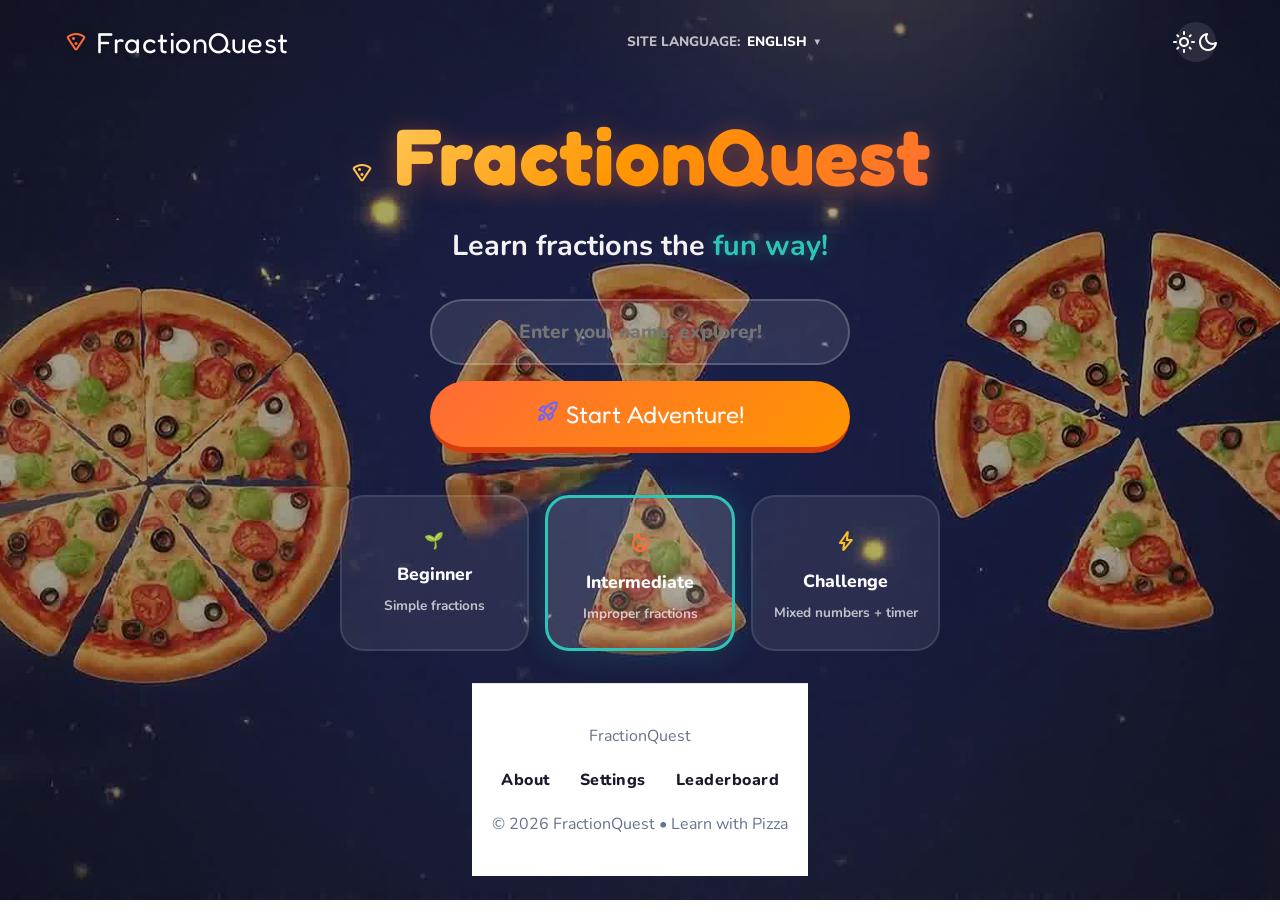
==== commit 70f184ec: "animation frame added" ====
--- a/index.html
+++ b/index.html
@@ -12,14 +12,14 @@
 </head>
 <body>
 
-<!-- ===== PARTICLE CANVAS (Background) ===== -->
-<canvas id="particle-canvas"></canvas>
+<!-- ===== IMAGE SEQUENCE CANVAS (Background) ===== -->
+<canvas id="seq-canvas"></canvas>
 
 <!-- ===== SPLASH / LANDING PAGE ===== -->
 <div id="splash-screen" class="screen active landing-page">
 
   <!-- ============================== -->
-  <!-- 0️⃣ HEADER SECTION               -->
+  <!-- HEADER SECTION                 -->
   <!-- ============================== -->
   <header class="landing-header">
     <div class="header-container">
@@ -39,28 +39,17 @@
           <div class="lang-option disabled" title="Coming Soon">தமிழ் (Tamil)</div>
         </div>
       </div>
+      <button class="theme-toggle" id="theme-toggle-landing" aria-label="Toggle Theme">
+        <span class="material-symbols-rounded theme-icon-sun">light_mode</span>
+        <span class="material-symbols-rounded theme-icon-moon">dark_mode</span>
+      </button>
     </div>
   </header>
 
   <!-- ============================== -->
-  <!-- 1️⃣ HERO SECTION                -->
+  <!-- HERO SECTION with Image Seq    -->
   <!-- ============================== -->
   <section class="hero-section" id="hero-section">
-    <div class="hero-bg">
-      <!-- Floating decorative elements -->
-      <div class="floating-emoji" style="--d:0s;--x:8%;--y:12%;--s:1.1"><span class="material-symbols-rounded" style="color:#ff6b35;">local_pizza</span></div>
-      <div class="floating-emoji" style="--d:0.4s;--x:85%;--y:8%;--s:0.9"><span class="material-symbols-rounded" style="color:#ffd166;">star</span></div>
-      <div class="floating-emoji" style="--d:0.8s;--x:15%;--y:75%;--s:1.3">🪙</div>
-      <div class="floating-emoji" style="--d:1.2s;--x:78%;--y:68%;--s:1"><span class="material-symbols-rounded" style="color:#fbbf24;">emoji_events</span></div>
-      <div class="floating-emoji" style="--d:0.6s;--x:50%;--y:88%;--s:0.8"><span class="material-symbols-rounded" style="color:#6c63ff;">sports_esports</span></div>
-      <div class="floating-emoji" style="--d:0.2s;--x:92%;--y:35%;--s:1.2">🍰</div>
-      <div class="floating-emoji frac-float" style="--d:1s;--x:5%;--y:45%;--s:0.7">½</div>
-      <div class="floating-emoji frac-float" style="--d:1.4s;--x:72%;--y:88%;--s:0.8">¾</div>
-      <div class="floating-emoji frac-float" style="--d:0.3s;--x:30%;--y:5%;--s:0.6">⅓</div>
-      <div class="floating-emoji" style="--d:1.6s;--x:60%;--y:15%;--s:1">🧊</div>
-      <div class="floating-emoji" style="--d:0.9s;--x:40%;--y:70%;--s:0.9"><span class="material-symbols-rounded" style="color:#ffd166;">auto_awesome</span></div>
-      <div class="floating-emoji" style="--d:1.1s;--x:20%;--y:30%;--s:1.1">🌟</div>
-    </div>
 
     <div class="hero-content">
       <!-- Pizza Mascot -->
@@ -142,8 +131,20 @@
 
 
 
-    </div>
-  </section>
+  <!-- ============================== -->
+  <!-- 2️⃣ FOOTER SECTION              -->
+  <!-- ============================== -->
+  <footer class="site-footer">
+    <div class="footer-inner">
+      <div class="footer-logo">FractionQuest</div>
+      <div class="footer-links">
+        <a href="#" id="footer-about">About</a>
+        <a href="#" id="footer-settings">Settings</a>
+        <a href="#" id="footer-leaderboard">Leaderboard</a>
+      </div>
+      <div class="footer-copy">© 2026 FractionQuest • Learn with Pizza</div>
+    </div>
+  </footer>
 
 </div>
 
@@ -153,7 +154,7 @@
   <!-- Header -->
   <header class="game-header">
     <div class="hdr-left">
-      <button class="btn-icon" id="btn-home">🏠</button>
+      <button class="btn-icon" id="btn-home"><span class="material-symbols-rounded">home</span></button>
       <div class="player-info">
         <span class="player-avatar" id="hdr-avatar"><span class="material-symbols-rounded">face_3</span></span>
         <span class="player-name-hdr" id="hdr-name">Player</span>
@@ -165,9 +166,13 @@
     </div>
     <div class="hdr-right">
       <div class="timer-display" id="timer-wrap" style="display:none">
-        ⏱ <span id="hdr-timer">60</span>s
-      </div>
-      <div class="lives-display" id="hdr-lives"><span class="material-symbols-rounded" style="color:#ef4444; font-variation-settings: 'FILL' 1;">favorite</span><span class="material-symbols-rounded" style="color:#ef4444; font-variation-settings: 'FILL' 1;">favorite</span><span class="material-symbols-rounded" style="color:#ef4444; font-variation-settings: 'FILL' 1;">favorite</span></div>
+        <span class="material-symbols-rounded" style="font-size:18px;">timer</span> <span id="hdr-timer">60</span>s
+      </div>
+      <div class="lives-display" id="hdr-lives"></div>
+      <button class="theme-toggle" id="theme-toggle-game" aria-label="Toggle Theme">
+        <span class="material-symbols-rounded theme-icon-sun">light_mode</span>
+        <span class="material-symbols-rounded theme-icon-moon">dark_mode</span>
+      </button>
     </div>
   </header>
 
@@ -276,9 +281,9 @@
     </div>
     <div class="badges-earned" id="badges-earned"></div>
     <div class="results-actions">
-      <button class="btn-play" id="btn-play-again">🔄 Play Again</button>
+      <button class="btn-play" id="btn-play-again"><span class="material-symbols-rounded">refresh</span> Play Again</button>
       <button class="btn-leaderboard" id="btn-view-lb"><span class="material-symbols-rounded" style="color:#fbbf24;">emoji_events</span> Leaderboard</button>
-      <button class="btn-home-res" id="btn-home-res">🏠 Home</button>
+      <button class="btn-home-res" id="btn-home-res"><span class="material-symbols-rounded">home</span> Home</button>
     </div>
   </div>
 </div>
@@ -286,7 +291,7 @@
 <!-- ===== LEADERBOARD MODAL ===== -->
 <div id="leaderboard-modal" class="modal-overlay" style="display:none">
   <div class="modal-card">
-    <button class="modal-close" id="lb-close">✕</button>
+    <button class="modal-close" id="lb-close"><span class="material-symbols-rounded">close</span></button>
     <h2><span class="material-symbols-rounded" style="color:#fbbf24;">emoji_events</span> Leaderboard</h2>
     <div class="lb-tabs">
       <button class="lb-tab active" data-mode="beginner">🌱 Beginner</button>
@@ -302,8 +307,8 @@
 <!-- ===== HINT MODAL ===== -->
 <div id="hint-modal" class="modal-overlay" style="display:none">
   <div class="modal-card hint-card">
-    <button class="modal-close" id="hint-close">✕</button>
-    <h3>💡 Hint</h3>
+    <button class="modal-close" id="hint-close"><span class="material-symbols-rounded">close</span></button>
+    <h3><span class="material-symbols-rounded" style="color:var(--c-warning);">lightbulb</span> Hint</h3>
     <div class="hint-body" id="hint-body"></div>
     <canvas id="hint-canvas" width="300" height="150"></canvas>
   </div>
@@ -311,8 +316,40 @@
 
 <!-- ===== BADGE TOAST ===== -->
 <div class="badge-toast" id="badge-toast" style="display:none">
-  <div class="badge-icon" id="toast-icon">🏅</div>
+  <div class="badge-icon" id="toast-icon"><span class="material-symbols-rounded">military_tech</span></div>
   <div class="badge-msg" id="toast-msg">Badge Earned!</div>
+</div>
+
+<!-- ===== ABOUT MODAL ===== -->
+<div id="about-modal" class="modal-overlay" style="display:none">
+  <div class="modal-card">
+    <button class="modal-close" id="about-close"><span class="material-symbols-rounded">close</span></button>
+    <h2><span class="material-symbols-rounded" style="color:var(--c-secondary);">info</span> About FractionQuest</h2>
+    <div class="modal-body">
+      <p><strong>FractionQuest</strong> is an interactive educational journey designed to make learning fraction division fun and intuitive.</p>
+      <p>Using visual models like Pizza Slices and Bars, students can "see" the math before they solve it. Perfect for ages 7–14!</p>
+      <p>Built with ❤️ for curious minds.</p>
+    </div>
+  </div>
+</div>
+
+<!-- ===== SETTINGS MODAL ===== -->
+<div id="settings-modal" class="modal-overlay" style="display:none">
+  <div class="modal-card">
+    <button class="modal-close" id="settings-close"><span class="material-symbols-rounded">close</span></button>
+    <h2><span class="material-symbols-rounded" style="color:var(--c-text-muted);">settings</span> Settings</h2>
+    <div class="modal-body">
+      <div class="setting-item">
+        <span>Sound Effects</span>
+        <label class="switch"><input type="checkbox" checked><span class="slider"></span></label>
+      </div>
+      <div class="setting-item">
+        <span>Visual Animations</span>
+        <label class="switch"><input type="checkbox" checked><span class="slider"></span></label>
+      </div>
+      <p style="font-size: 0.8rem; color: #888; margin-top: 20px;">v1.2.0 • Made with Pizza</p>
+    </div>
+  </div>
 </div>
 
 <!-- ===== CONFETTI CANVAS ===== -->
--- a/styles.css
+++ b/styles.css
@@ -1,61 +1,68 @@
 /* ============================================================
    FractionQuest — styles.css
    Modern EdTech Animated Landing Page + Game UI
+   Professional Design with Theme Support
    ============================================================ */
 
 /* ---- TOKENS & RESET ---- */
 :root {
-  --c-bg-dark:   #0d1117;
+  --c-bg-page:   #ffffff;
+  --c-bg-card:   #ffffff;
+  --c-text-main: #1a1a2e;
+  --c-text-muted:#64748b;
+  --c-border:    #e2e8f0;
+  --c-surface-soft:#f8fafc;
   --c-bg-hero:   linear-gradient(135deg, #101b3b 0%, #1e1138 50%, #0d2847 100%);
-  --c-surface:   #ffffff;
-  --c-surface-d: rgba(255, 255, 255, 0.05);
-  --c-surface-lg:rgba(255, 255, 255, 0.1);
   --c-primary:   #FF6B35;
   --c-primary2:  #FF9500;
   --c-secondary: #6C63FF;
   --c-success:   #2EC4B6;
   --c-danger:    #E63946;
   --c-warning:   #FFD166;
-  --c-text:      #1a1a2e;
-  --c-text-light:#ffffff;
-  --c-text-soft: #a1a1aa;
-  --c-border:    #e8e0f5;
-  --c-border-d:  rgba(255, 255, 255, 0.15);
   --r-card:      24px;
-  --shadow:      0 8px 32px rgba(0, 0, 0, 0.15);
-  --shadow-glow: 0 0 40px rgba(255, 107, 53, 0.3);
+  --shadow:      0 8px 32px rgba(0, 0, 0, 0.08);
   --font-main:   'Nunito', sans-serif;
   --font-display:'Fredoka One', cursive;
+}
+
+.dark-theme {
+  --c-bg-page:   #0d1117;
+  --c-bg-card:   #161b22;
+  --c-text-main: #f0f6fc;
+  --c-text-muted:#8b949e;
+  --c-border:    #30363d;
+  --c-surface-soft:#0d1117;
+  --shadow:      0 12px 40px rgba(0, 0, 0, 0.4);
 }
 
 *, *::before, *::after { box-sizing: border-box; margin: 0; padding: 0; }
 html { scroll-behavior: smooth; }
 body {
   font-family: var(--font-main);
-  background: var(--c-bg-dark);
-  color: var(--c-text-light);
+  background: var(--c-bg-page);
+  color: var(--c-text-main);
   min-height: 100vh;
   overflow-x: hidden;
+  transition: background 0.3s, color 0.3s;
   line-height: 1.5;
 }
 
-/* Background Canvas */
-#particle-canvas {
-  position: fixed; top: 0; left: 0; width: 100%; height: 100%; pointer-events: none; z-index: 0;
+/* Image Sequence Canvas */
+#seq-canvas {
+  position: fixed; top: 0; left: 0; width: 100%; height: 100%; z-index: 0;
+  object-fit: cover; pointer-events: none;
 }
 
 /* Screens */
-.screen { display: none; min-height: 100vh; position: relative; z-index: 10; }
+.screen { display: none; min-height: 100vh; position: relative; z-index: 10; width: 100%; }
 .screen.active { display: flex; flex-direction: column; }
 
 /* ============================================================
    0️⃣ HEADER SECTION
    ============================================================ */
 .landing-header {
-  position: absolute;
-  top: 0; left: 0; width: 100%;
-  z-index: 100;
-  padding: 16px 0;
+  position: absolute; top: 0; left: 0; width: 100%;
+  z-index: 100; padding: 16px 0;
 }
 .header-container {
   max-width: 1200px; margin: 0 auto; padding: 0 24px;
@@ -79,474 +86,125 @@
 
 .lang-dropdown {
   position: absolute; top: 100%; right: 0; margin-top: 8px;
-  background: #fff; border-radius: 16px; width: 200px;
-  box-shadow: 0 10px 30px rgba(0,0,0,0.5); display: none; flex-direction: column;
-  padding: 8px 0; z-index: 1000;
+  background: var(--c-bg-card); border-radius: 16px; width: 200px;
+  box-shadow: var(--shadow); display: none; flex-direction: column;
+  padding: 8px 0; z-index: 1000; border: 1px solid var(--c-border);
 }
 .header-lang-selector.open .lang-dropdown { display: flex; animation: fadeUp 0.2s ease-out; }
 @keyframes fadeUp { from { opacity: 0; transform: translateY(10px); } to { opacity: 1; transform: translateY(0); } }
-.lang-option { padding: 12px 20px; color: #333; font-family: var(--font-main); font-size: 1rem; font-weight: 700; transition: background 0.2s; text-align: left; }
-.lang-option:hover:not(.disabled) { background: #f1f5f9; }
-.lang-option.active { color: var(--c-primary); background: #fff5f0; }
+.lang-option { padding: 12px 20px; color: var(--c-text-main); font-family: var(--font-main); font-size: 1rem; font-weight: 700; transition: background 0.2s; text-align: left; }
+.lang-option:hover:not(.disabled) { background: var(--c-surface-soft); }
+.lang-option.active { color: var(--c-primary); background: var(--c-bg-page); }
 .lang-option.disabled { opacity: 0.5; cursor: not-allowed; }
 
-@media (max-width: 768px) {
-  .header-logo-text { font-size: 1.4rem; }
-  .lang-label { display: none; }
-  .header-container { padding: 0 16px; }
-}
+.theme-toggle {
+  background: rgba(255,255,255,0.1); border: none; width: 40px; height: 40px; border-radius: 50%; color: #fff;
+  cursor: pointer; display: flex; align-items: center; justify-content: center; transition: all 0.2s; margin-left:16px;
+}
+.theme-toggle:hover { background: rgba(255,255,255,0.2); transform: scale(1.1); }
+.theme-icon-moon { display: none; }
+.dark-theme .theme-icon-sun { display: none; }
+.dark-theme .theme-icon-moon { display: block; }
+.dark-theme .theme-toggle { background: rgba(0,0,0,0.3); color: var(--c-warning); }
 
 /* ============================================================
    1️⃣ HERO SECTION (Landing Page)
    ============================================================ */
-.landing-page {
-  background: var(--c-bg-hero);
-  position: relative;
-}
-
-.hero-section {
-  position: relative;
-  min-height: 100vh;
-  display: flex;
-  flex-direction: column;
-  align-items: center;
-  justify-content: center;
-  padding: 40px 20px;
-  overflow: hidden;
-}
-
+.landing-page { position: relative; }
+.hero-section { position: relative; min-height: 100vh; display: flex; flex-direction: column; align-items: center; justify-content: center; padding: 40px 20px; overflow: hidden; }
 .hero-bg { position: absolute; inset: 0; pointer-events: none; z-index: 1; }
-
-.floating-emoji {
-  position: absolute;
-  left: var(--x); top: var(--y);
-  font-size: calc(2rem * var(--s));
-  animation: floatBob 5s ease-in-out infinite;
-  animation-delay: var(--d);
-  opacity: 0.4; filter: blur(1px);
-}
-.frac-float {
-  font-family: var(--font-display);
-  color: rgba(255,255,255,0.6);
-  text-shadow: 0 0 10px rgba(255,255,255,0.3);
-  filter: none;
-}
-@keyframes floatBob {
-  0%, 100% { transform: translateY(0) rotate(-5deg); }
-  50% { transform: translateY(-30px) rotate(5deg); }
-}
-
-.hero-content {
-  position: relative;
-  z-index: 10;
-  display: flex; flex-direction: column; align-items: center; gap: 32px;
-  max-width: 800px; width: 100%;
-  text-align: center;
-}
-
-/* Mascot */
-.mascot-container {
-  position: relative; width: 220px; height: 220px;
-  display: flex; align-items: center; justify-content: center;
-}
-.cheese-swirl {
-  position: absolute; inset: -40px;
-  border-radius: 50%;
-  background: conic-gradient(from 0deg, transparent, rgba(255, 209, 102, 0.2), #ff9500, rgba(255, 209, 102, 0.2), transparent);
-  animation: swirlSpin 8s linear infinite;
-  filter: blur(15px);
-  z-index: -1;
-}
-@keyframes swirlSpin { 100% { transform: rotate(360deg); } }
-
-.pizza-mascot {
-  width: 180px; height: 180px;
-  animation: mascotBounce 3s ease-in-out infinite;
-  filter: drop-shadow(0 20px 30px rgba(0,0,0,0.5));
-}
-@keyframes mascotBounce {
-  0%, 100% { transform: translateY(0) scale(1); }
-  50% { transform: translateY(-15px) scale(1.02); }
-}
-.mascot-pupil { animation: blink 4s infinite; transform-origin: center; }
-@keyframes blink { 0%, 96%, 100% { transform: scaleY(1); } 98% { transform: scaleY(0.1); } }
-
-/* Title */
-.hero-title-wrap { animation: popIn 0.8s cubic-bezier(0.34, 1.56, 0.64, 1) both; }
-.hero-title {
-  font-family: var(--font-display);
-  font-size: clamp(3rem, 8vw, 5rem);
-  background: linear-gradient(135deg, #FFD166, #FF9500, #FF6B35);
-  -webkit-background-clip: text; -webkit-text-fill-color: transparent;
-  filter: drop-shadow(0 4px 12px rgba(255, 107, 53, 0.4));
-  letter-spacing: 1px; line-height: 1.1; margin-bottom: 8px;
-}
-.hero-subtitle {
-  font-size: clamp(1.2rem, 3vw, 1.8rem);
-  color: rgba(255,255,255,0.9); font-weight: 700;
-  animation: fadeIn 1s 0.3s both;
-}
-.hero-subtitle em {
-  color: var(--c-success); font-style: normal;
-  text-shadow: 0 0 15px rgba(46,196,182,0.4);
-}
-
-/* Input & CTA */
-.player-setup {
-  display: flex; flex-direction: column; gap: 16px; width: 100%; max-width: 400px;
-  animation: fadeIn 1s 0.5s both;
-}
-#player-name {
-  width: 100%; padding: 18px 24px;
-  border: 2px solid var(--c-border-d); border-radius: 50px;
-  background: var(--c-surface-lg); color: #fff;
-  font-family: var(--font-main); font-size: 1.2rem; font-weight: 700; text-align: center;
-  backdrop-filter: blur(10px); transition: all 0.3s; outline: none;
-}
-#player-name::placeholder { color: rgba(255,255,255,0.4); font-weight: 600; }
-#player-name:focus { border-color: var(--c-primary2); background: rgba(255,255,255,0.15); box-shadow: 0 0 20px rgba(255,149,0,0.3); }
-
-.btn-play {
-  width: 100%; padding: 18px 40px;
-  background: linear-gradient(135deg, var(--c-primary), var(--c-primary2));
-  color: #fff; border: none; border-radius: 50px;
-  border-bottom: 6px solid #d53d0d;
-  font-family: var(--font-display); font-size: 1.5rem; letter-spacing: 1px;
-  cursor: pointer; position: relative;
-  transition: all 0.1s cubic-bezier(0.34, 1.56, 0.64, 1);
-}
-.btn-play:hover { filter: brightness(1.1); }
+.floating-emoji { position: absolute; left: var(--x); top: var(--y); font-size: calc(2.2rem * var(--s)); animation: floatBob 5s ease-in-out infinite; animation-delay: var(--d); opacity: 0.5; }
+@keyframes floatBob { 0%, 100% { transform: translateY(0) rotate(-5deg); } 50% { transform: translateY(-30px) rotate(5deg); } }
+
+.hero-content { position: relative; z-index: 10; display: flex; flex-direction: column; align-items: center; gap: 32px; max-width: 800px; width: 100%; text-align: center; }
+.hero-title { font-family: var(--font-display); font-size: clamp(3rem, 8vw, 5rem); background: linear-gradient(135deg, #FFD166, #FF9500, #FF6B35); -webkit-background-clip: text; -webkit-text-fill-color: transparent; filter: drop-shadow(0 4px 12px rgba(255, 107, 53, 0.4)); letter-spacing: 1px; margin-bottom: 8px; }
+.hero-subtitle { font-size: clamp(1.2rem, 3vw, 1.8rem); color: rgba(255,255,255,0.95); font-weight: 700; }
+.hero-subtitle em { color: var(--c-success); font-style: normal; text-shadow: 0 0 15px rgba(46,196,182,0.4); }
+
+.player-setup { display: flex; flex-direction: column; gap: 16px; width: 100%; max-width: 420px; }
+#player-name { width: 100%; padding: 18px 24px; border: 2px solid rgba(255,255,255,0.2); border-radius: 50px; background: rgba(255,255,255,0.1); color: #fff; font-family: var(--font-main); font-size: 1.2rem; font-weight: 800; text-align: center; outline: none; transition: 0.3s; }
+#player-name:focus { border-color: var(--c-primary2); background: rgba(255,255,255,0.2); }
+
+.btn-play { width: 100%; padding: 18px 40px; background: linear-gradient(135deg, var(--c-primary), var(--c-primary2)); color: #fff; border: none; border-radius: 50px; border-bottom: 6px solid #d53d0d; font-family: var(--font-display); font-size: 1.5rem; cursor: pointer; transition: all 0.1s; }
 .btn-play:active { border-bottom-width: 0; transform: translateY(6px); margin-bottom: 6px; }
 
-/* Mode Cards */
-.mode-cards {
-  display: flex; gap: 16px; width: 100%; max-width: 600px; justify-content: center; flex-wrap: wrap; margin-top: 10px;
-  animation: fadeIn 1s 0.7s both;
-}
-.mode-card {
-  flex: 1; min-width: 140px; position: relative;
-  background: var(--c-surface-d); border: 2px solid var(--c-border-d); border-radius: 20px;
-  padding: 20px 12px; display: flex; flex-direction: column; align-items: center; gap: 8px;
-  cursor: pointer; backdrop-filter: blur(10px); transition: all 0.3s cubic-bezier(0.34, 1.56, 0.64, 1);
-  overflow: hidden;
-}
-.mode-glow {
-  position: absolute; top: 0; left: 0; width: 100%; height: 100%;
-  opacity: 0; transition: opacity 0.3s; z-index: -1;
-}
-.mode-glow-green { background: radial-gradient(circle at top, rgba(46,196,182,0.3), transparent 70%); }
-.mode-glow-orange { background: radial-gradient(circle at top, rgba(255,107,53,0.3), transparent 70%); }
-.mode-glow-blue { background: radial-gradient(circle at top, rgba(108,99,255,0.3), transparent 70%); }
-
-.mode-card:hover { transform: translateY(-8px); border-color: rgba(255,255,255,0.3); }
-.mode-card.selected { transform: translateY(-12px); border-color: #fff; box-shadow: 0 15px 35px rgba(0,0,0,0.3); background: rgba(255,255,255,0.12); }
-.mode-card.selected .mode-glow { opacity: 1; }
-
-.mode-icon { font-size: 2.2rem; filter: drop-shadow(0 4px 8px rgba(0,0,0,0.3)); }
-.mode-title { font-family: var(--font-display); font-size: 1.1rem; }
-.mode-desc { font-size: 0.75rem; color: var(--c-text-soft); }
-
-.btn-leaderboard {
-  background: transparent; color: rgba(255,255,255,0.6); border: none;
-  font-size: 1rem; font-weight: 700; cursor: pointer; transition: color 0.2s;
-  animation: fadeIn 1s 0.9s both;
-}
-.btn-leaderboard:hover { color: var(--c-warning); }
-
-/* Scroll Indicator */
-.scroll-indicator {
-  position: absolute; bottom: 30px; left: 50%; transform: translateX(-50%);
-  display: flex; flex-direction: column; align-items: center; gap: 8px;
-  color: rgba(255,255,255,0.5); font-weight: 600; font-size: 0.85rem;
-  animation: fadeIn 2s 1.5s both;
-}
-.scroll-arrow { animation: bounceDown 2s infinite; font-size: 1.2rem; }
-@keyframes bounceDown { 0%, 20%, 50%, 80%, 100% { transform: translateY(0); } 40% { transform: translateY(10px); } 60% { transform: translateY(5px); } }
-
-/* ============================================================
-   CONTENT SECTIONS (Common)
-   ============================================================ */
-section:not(.hero-section) {
-  padding: 80px 20px;
-  position: relative;
-  z-index: 10;
-}
-.section-title {
-  text-align: center; font-family: var(--font-display); font-size: clamp(2.2rem, 5vw, 3.5rem);
-  margin-bottom: 20px; color: #fff; text-shadow: 0 4px 15px rgba(0,0,0,0.3);
-}
-.section-subtitle {
-  text-align: center; font-size: 1.2rem; color: var(--c-text-soft);
-  margin-bottom: 50px; font-weight: 600;
-}
-
-/* Scroll reveal utility */
-.scroll-reveal { opacity: 0; transform: translateY(40px); transition: all 0.8s cubic-bezier(0.34, 1.56, 0.64, 1); }
-.scroll-reveal.visible { opacity: 1; transform: translateY(0); }
-
-/* ============================================================
-   2️⃣ FEATURES SECTION
-   ============================================================ */
-.features-section { background: #0b1426; }
-.features-grid {
-  display: grid; grid-template-columns: repeat(auto-fit, minmax(280px, 1fr));
-  gap: 30px; max-width: 1100px; margin: 0 auto;
-}
-.feature-card {
-  background: var(--c-surface-d); border: 1px solid var(--c-border-d);
-  border-radius: var(--r-card); padding: 40px 30px;
-  text-align: center; backdrop-filter: blur(10px);
-  transition: all 0.4s;
-}
-.feature-card:hover { transform: translateY(-10px); border-color: rgba(255,255,255,0.3); box-shadow: 0 20px 40px rgba(0,0,0,0.4); background: rgba(255,255,255,0.08); }
-.feature-icon-wrap {
-  width: 80px; height: 80px; border-radius: 20px;
-  background: linear-gradient(135deg, rgba(255,255,255,0.1), rgba(255,255,255,0.02));
-  display: flex; align-items: center; justify-content: center;
-  margin: 0 auto 24px; box-shadow: inset 0 2px 4px rgba(255,255,255,0.2);
-}
-.feature-icon { font-size: 3rem; filter: drop-shadow(0 4px 8px rgba(0,0,0,0.4)); }
-.feature-card h3 { font-family: var(--font-display); font-size: 1.6rem; margin-bottom: 12px; color: #fff; }
-.feature-card p { font-size: 1.05rem; color: var(--c-text-soft); line-height: 1.6; }
-
-/* ============================================================
-   3️⃣ VISUAL DEMO SECTION
-   ============================================================ */
-.demo-section { background: linear-gradient(to bottom, #0b1426, #16102b); text-align: center; }
-.demo-container {
-  max-width: 700px; margin: 0 auto;
-  background: var(--c-surface-d); border: 2px solid var(--c-border-d); border-radius: var(--r-card);
-  padding: 40px 20px; backdrop-filter: blur(12px); box-shadow: 0 20px 50px rgba(0,0,0,0.5);
-  position: relative; overflow: hidden;
-}
-#demo-canvas { max-width: 100%; display: block; margin: 0 auto 30px; border-radius: 16px; background: rgba(0,0,0,0.2); }
-.demo-equation {
-  display: flex; align-items: center; justify-content: center; gap: 15px; flex-wrap: wrap; margin-bottom: 20px;
-}
-.demo-frac, .demo-answer {
-  background: rgba(255,255,255,0.1); border: 1px solid rgba(255,255,255,0.2);
-  padding: 10px 20px; border-radius: 12px; font-family: var(--font-display);
-  font-size: 2.5rem; color: #fff; box-shadow: inset 0 2px 5px rgba(255,255,255,0.1);
-}
-.demo-op { font-family: var(--font-display); font-size: 2.5rem; color: var(--c-text-soft); }
-.demo-answer { color: var(--c-success); background: rgba(46,196,182,0.15); border-color: rgba(46,196,182,0.4); }
-.demo-caption { font-size: 1.1rem; font-weight: 700; color: var(--c-warning); }
-
-/* ============================================================
-   4️⃣ REWARDS SECTION
-   ============================================================ */
-.rewards-section { background: #16102b; }
-.rewards-grid {
-  display: grid; grid-template-columns: repeat(auto-fit, minmax(220px, 1fr));
-  gap: 20px; max-width: 1000px; margin: 0 auto;
-}
-.reward-card {
-  background: linear-gradient(145deg, rgba(255,255,255,0.08), rgba(255,255,255,0.02));
-  border: 1px solid rgba(255,255,255,0.1); border-radius: 20px; padding: 30px 20px;
-  text-align: center; backdrop-filter: blur(5px);
-}
-.reward-icon-bounce { font-size: 3.5rem; margin-bottom: 15px; animation: bounceFloat 3s infinite; }
-@keyframes bounceFloat { 0%,100%{transform:translateY(0);} 50%{transform:translateY(-10px);} }
-.reward-label { font-size: 1.1rem; font-weight: 700; color: rgba(255,255,255,0.8); text-transform: uppercase; letter-spacing: 1px; }
-.reward-counter { font-family: var(--font-display); font-size: 3.5rem; color: var(--c-warning); margin: 5px 0; text-shadow: 0 0 20px rgba(255,209,102,0.4); }
-.reward-sub { font-size: 0.9rem; color: var(--c-text-soft); }
-
-/* ============================================================
-   5️⃣ FINAL CTA SECTION
-   ============================================================ */
-.final-cta-section {
-  background: linear-gradient(135deg, #FF6B35 0%, #E63946 100%);
-  padding: 100px 20px; text-align: center; position: relative; overflow: hidden;
-}
-.cta-glow-orbs { position: absolute; inset: 0; overflow: hidden; pointer-events: none; }
-.cta-orb { position: absolute; border-radius: 50%; filter: blur(60px); opacity: 0.6; }
-.cta-orb-1 { width: 300px; height: 300px; background: #FFD166; top: -100px; left: -50px; animation: moveOrb 10s infinite alternate; }
-.cta-orb-2 { width: 400px; height: 400px; background: #6C63FF; bottom: -150px; right: -100px; animation: moveOrb 15s infinite alternate-reverse; }
-.cta-orb-3 { width: 200px; height: 200px; background: #2EC4B6; top: 40%; left: 50%; transform: translate(-50%,-50%); animation: pulseOrb 4s infinite; }
-@keyframes moveOrb { to { transform: translate(100px, 50px); } }
-@keyframes pulseOrb { 50% { transform: scale(1.5); opacity: 0.2; } }
-
-.final-cta-content { position: relative; z-index: 10; max-width: 800px; margin: 0 auto; }
-.cta-big-title { font-family: var(--font-display); font-size: clamp(2.5rem, 6vw, 4rem); color: #fff; margin-bottom: 16px; text-shadow: 0 4px 15px rgba(0,0,0,0.2); }
-.cta-big-sub { font-size: 1.4rem; color: rgba(255,255,255,0.9); font-weight: 700; margin-bottom: 40px; }
-.btn-play-now {
-  padding: 20px 60px; font-family: var(--font-display); font-size: 1.8rem;
-  background: #fff; color: #E63946; border: none; border-radius: 50px;
-  border-bottom: 6px solid #e2e8f0; position: relative;
-  cursor: pointer; transition: all 0.1s;
-  display: inline-block;
-}
-.btn-play-now:hover { filter: brightness(0.95); }
-.btn-play-now:active { border-bottom-width: 0; transform: translateY(6px); margin-bottom: 6px; }
-
-/* ============================================================
-   6️⃣ FOOTER
-   ============================================================ */
-.site-footer { background: #080d1a; padding: 40px 20px; border-top: 1px solid rgba(255,255,255,0.05); }
-.footer-inner { max-width: 1000px; margin: 0 auto; display: flex; flex-direction: column; align-items: center; gap: 20px; }
-.footer-logo { font-family: var(--font-display); font-size: 1.8rem; color: #fff; opacity: 0.8; }
-.footer-links { display: flex; gap: 30px; flex-wrap: wrap; justify-content: center; }
-.footer-links a { color: var(--c-text-soft); text-decoration: none; font-weight: 700; transition: color 0.2s; }
-.footer-links a:hover { color: #fff; }
-.footer-copy { color: rgba(255,255,255,0.3); font-size: 0.9rem; margin-top: 10px; }
-
-/* ============================================================
-   GAME / RESULTS SCREENS (Restyled for new dark theme context if needed)
-   ============================================================ */
-#game-screen, #results-screen { background: var(--c-surface); color: var(--c-text); }
-.game-header { background: #fff; border-bottom: 2px solid #eee; padding: 12px 20px; display: flex; align-items: center; justify-content: space-between; box-shadow: 0 2px 12px rgba(0,0,0,0.05); }
-.hdr-left, .hdr-right, .hdr-center { display: flex; align-items: center; gap: 10px; }
-.btn-icon { background: #f0f0f0; border: none; border-radius: 10px; width: 40px; height: 40px; font-size: 1.2rem; cursor: pointer; display: flex; align-items: center; justify-content: center; transition: background 0.2s; }
-.btn-icon:hover { background: #e0e0e0; }
-.player-info { display: flex; align-items: center; gap: 8px; }
-.player-name-hdr { font-weight: 800; font-size: 1rem; color: #333; max-width: 120px; overflow: hidden; text-overflow: ellipsis; white-space: nowrap; }
-.level-badge { background: linear-gradient(135deg, var(--c-secondary), #8b5cf6); color: #fff; padding: 5px 14px; border-radius: 50px; font-family: var(--font-display); font-size: 0.95rem; }
-.score-display { font-family: var(--font-display); font-size: 1.2rem; color: var(--c-primary); }
-.timer-display { background: var(--c-danger); color: #fff; padding: 5px 14px; border-radius: 50px; font-family: var(--font-display); font-size: 1rem; }
-.lives-display { font-size: 1.2rem; letter-spacing: 2px; }
-
-.progress-track { height: 10px; background: #eee; position: relative; }
-.progress-fill { height: 100%; background: linear-gradient(90deg, var(--c-success), var(--c-secondary)); border-radius: 0 5px 5px 0; transition: width 0.5s cubic-bezier(0.34,1.56,0.64,1); width: 0%; }
-.progress-label { position: absolute; right: 12px; top: -22px; font-size: 0.8rem; font-weight: 700; color: #666; }
-
-.game-main { flex: 1; padding: 16px 16px 24px; display: flex; flex-direction: column; gap: 16px; max-width: 750px; margin: 0 auto; width: 100%; }
-
-.step-indicator { display: flex; gap: 8px; overflow-x: auto; padding-bottom: 4px; justify-content: center; }
-.step { display: flex; align-items: center; gap: 6px; padding: 8px 16px; border-radius: 50px; background: #f0f0f0; font-size: 0.85rem; font-weight: 700; color: #666; white-space: nowrap; flex-shrink: 0; transition: all 0.3s; }
-.step span { width: 24px; height: 24px; border-radius: 50%; background: rgba(0,0,0,0.1); display: flex; align-items: center; justify-content: center; font-size: 0.8rem; font-weight: 900; }
-.step.active { background: var(--c-secondary); color: #fff; }
-.step.active span { background: rgba(255,255,255,0.25); }
-.step.done { background: var(--c-success); color: #fff; }
-
-.question-card { background: #fff; border-radius: var(--r-card); padding: 20px; box-shadow: 0 10px 30px rgba(0,0,0,0.08); border: 2px solid #eaeaea; display: flex; flex-direction: column; gap: 12px; align-items: center; }
-.question-fraction { display: flex; align-items: center; gap: 16px; flex-wrap: wrap; justify-content: center; }
-.frac-big { font-family: var(--font-display); font-size: clamp(1.8rem, 5vw, 2.8rem); color: var(--c-secondary); background: #f5f3ff; padding: 10px 22px; border-radius: 16px; border: 3px solid #ddd6fe; min-width: 80px; text-align: center; }
-.answer-slot { background: #fff8eb; border-color: #ffedd5; color: var(--c-primary); min-width: 90px; }
-.answer-slot.filled { background: #ecfdf5; border-color: #d1fae5; color: var(--c-success); }
-.frac-op { font-family: var(--font-display); font-size: 2.2rem; color: #999; }
-.eli5-badge { font-size: 0.95rem; font-weight: 700; color: #666; background: #f8fafc; border-radius: 50px; padding: 8px 20px; border: 2px solid #e2e8f0; }
-.eli5-badge span { color: var(--c-secondary); font-size: 1.1em; }
-
-.canvas-container { background: #fff; border-radius: var(--r-card); border: 2px solid #eaeaea; box-shadow: 0 10px 30px rgba(0,0,0,0.08); overflow: hidden; }
-.visual-tabs { display: flex; border-bottom: 2px solid #eaeaea; }
-.vtab { flex: 1; padding: 14px; background: none; border: none; font-family: var(--font-main); font-size: 1rem; font-weight: 800; cursor: pointer; color: #888; transition: all 0.2s; }
-.vtab.active { color: var(--c-secondary); border-bottom: 4px solid var(--c-secondary); background: #faf5ff; }
-.canvas-wrap { position: relative; padding: 16px; display: flex; justify-content: center; background: #fafafa; }
-#main-canvas { max-width: 100%; border-radius: 16px; cursor: pointer; }
-
-.divisor-tray { padding: 16px 20px; border-top: 2px dashed #e2e8f0; background: #f8fafc; }
-.tray-label { font-size: 0.9rem; font-weight: 800; color: #64748b; margin-bottom: 12px; }
-.tray-units { display: flex; flex-wrap: wrap; gap: 10px; }
-.unit-chip { padding: 8px 18px; background: linear-gradient(135deg, var(--c-secondary), #a78bfa); color: #fff; border-radius: 50px; font-family: var(--font-display); font-size: 1.1rem; cursor: grab; user-select: none; box-shadow: 0 4px 12px rgba(108,99,255,0.3); transition: transform 0.15s, box-shadow 0.15s; display: flex; align-items: center; gap: 8px; }
-.unit-chip:hover { transform: scale(1.08); box-shadow: 0 6px 16px rgba(108,99,255,0.4); }
-.unit-chip.placed { opacity: 0.4; pointer-events: none; }
-.chip-num { font-size: 0.8rem; opacity: 0.8; font-family: var(--font-main); }
-
-.controls-row { display: flex; gap: 12px; flex-wrap: wrap; justify-content: center; }
-.btn-hint { padding: 12px 24px; border-radius: 50px; background: var(--c-warning); color: #333; border: none; border-bottom: 5px solid #d4a317; font-family: var(--font-main); font-weight: 800; font-size: 1rem; cursor: pointer; transition: all 0.1s; position: relative; }
-.btn-hint:hover { filter: brightness(1.08); }
-.btn-hint:active { border-bottom-width: 0; transform: translateY(5px); margin-bottom: 5px; }
-
-.btn-step, .btn-check { padding: 12px 28px; border-radius: 50px; color: #fff; border: none; font-family: var(--font-main); font-weight: 800; font-size: 1rem; cursor: pointer; transition: all 0.1s; position: relative; }
-.btn-step { background: var(--c-secondary); border-bottom: 5px solid #5247db; }
-.btn-check { background: var(--c-success); border-bottom: 5px solid #1c9e8f; }
-
-.btn-step:hover, .btn-check:hover { filter: brightness(1.1); }
-.btn-step:active, .btn-check:active { border-bottom-width: 0; transform: translateY(5px); margin-bottom: 5px; }
-
-.answer-section { background: #fff; border: 2px solid #eaeaea; border-radius: var(--r-card); padding: 24px; display: flex; flex-direction: column; gap: 16px; align-items: center; box-shadow: 0 10px 20px rgba(0,0,0,0.05); }
-.answer-prompt { font-weight: 800; font-size: 1.1rem; color: #333; text-align: center; }
-.answer-input-row { display: flex; align-items: center; gap: 12px; }
-#answer-input, #ans-num, #ans-den { text-align: center; padding: 12px; border: 2px solid #cbd5e1; border-radius: 16px; font-family: var(--font-display); font-size: 1.8rem; outline: none; transition: border-color 0.2s; background: #f8fafc; color: #333; }
-#answer-input { width: 120px; }
-#ans-num, #ans-den { width: 90px; }
-#answer-input:focus, #ans-num:focus, #ans-den:focus { border-color: var(--c-secondary); background: #fff; box-shadow: 0 0 0 4px rgba(108,99,255,0.1); }
-.fraction-answer-row { display: flex; align-items: center; gap: 12px; font-weight: 800; font-size: 1.2rem; color: #333; }
-.answer-hint-text { font-size: 0.9rem; color: #64748b; font-weight: 700; max-width: 200px; line-height: 1.4; }
-.btn-submit { padding: 14px 40px; border-radius: 50px; background: linear-gradient(135deg, var(--c-primary), var(--c-primary2)); color: #fff; border: none; font-family: var(--font-display); font-size: 1.2rem; cursor: pointer; box-shadow: 0 6px 20px rgba(255,107,53,0.4); transition: transform 0.15s; width: 100%; max-width: 300px;}
-.btn-submit:hover { transform: translateY(-3px); box-shadow: 0 8px 24px rgba(255,107,53,0.5); }
-
-.feedback-banner { border-radius: var(--r-card); padding: 24px; display: flex; flex-direction: column; align-items: center; gap: 12px; animation: feedbackIn 0.4s cubic-bezier(0.34,1.56,0.64,1) both; }
-@keyframes feedbackIn { from { transform: scale(0.9) translateY(20px); opacity: 0; } to { transform: scale(1) translateY(0); opacity: 1; } }
-.feedback-banner.correct { background: #ecfdf5; border: 2px solid #10b981; }
-.feedback-banner.wrong { background: #fef2f2; border: 2px solid #ef4444; }
-.feedback-icon { font-size: 3rem; animation: bounceIn 0.5s both; }
-@keyframes bounceIn { from { transform: scale(0); } 50% { transform: scale(1.3); } to { transform: scale(1); } }
-.feedback-text { font-family: var(--font-display); font-size: 1.8rem; color: #111827; }
-.feedback-explanation { font-size: 1.05rem; font-weight: 700; color: #4b5563; text-align: center; max-width: 500px; line-height: 1.5; }
-.btn-next-q { padding: 12px 32px; border-radius: 50px; background: var(--c-secondary); color: #fff; border: none; font-family: var(--font-display); font-size: 1.1rem; cursor: pointer; box-shadow: 0 4px 14px rgba(108,99,255,0.4); transition: transform 0.15s; margin-top: 8px; }
-.btn-next-q:hover { transform: translateY(-2px); }
+.mode-cards { display: flex; gap: 16px; width: 100%; max-width: 600px; margin-top: 10px; }
+.mode-card { flex: 1; background: rgba(255,255,255,0.08); border: 2px solid rgba(255,255,255,0.1); border-radius: 24px; padding: 24px 16px; cursor: pointer; transition: 0.2s; display: flex; flex-direction: column; align-items: center; gap: 8px; text-align: center; color: #fff; }
+.mode-card:hover { transform: translateY(-5px); background: rgba(255,255,255,0.12); }
+.mode-card.selected { border-width:3px; border-color: var(--c-success); background: rgba(255,255,255,0.15); box-shadow: 0 0 30px rgba(46,196,182,0.2); }
+.mode-title { font-weight: 800; font-size: 1.1rem; }
+.mode-desc { font-size: 0.85rem; opacity: 0.7; font-weight: 700; }
+
+/* ============================================================
+   GAME SCREEN
+   ============================================================ */
+.game-header { background: var(--c-bg-card); border-bottom: 2px solid var(--c-border); padding: 12px 24px; display: flex; justify-content: space-between; align-items: center; z-index: 100; height: 75px; }
+.hdr-left, .hdr-center, .hdr-right { display: flex; align-items: center; gap: 12px; }
+.btn-icon { background: var(--c-surface-soft); border: 2px solid var(--c-border); width: 44px; height: 44px; border-radius: 12px; cursor: pointer; color: var(--c-text-main); display: flex; align-items: center; justify-content: center; transition: 0.2s; }
+.btn-icon:hover { transform: translateY(-2px); border-color: var(--c-secondary); }
+.player-info { display: flex; align-items: center; gap: 10px; }
+.player-name-hdr { font-weight: 900; font-size: 1.1rem; color: var(--c-text-main); }
+.level-badge { background: var(--c-secondary); color: #fff; padding: 6px 14px; border-radius: 50px; font-weight: 800; font-size: 0.9rem; }
+.score-display { font-family: var(--font-display); font-size: 1.4rem; color: var(--c-text-main); display: flex; align-items: center; gap: 6px; }
+
+.game-main { flex: 1; padding: 24px; display: flex; flex-direction: column; gap: 20px; max-width: 800px; margin: 0 auto; width: 100%; }
+.question-card { background: var(--c-bg-card); border-radius: var(--r-card); padding: 32px; box-shadow: var(--shadow); border: 2px solid var(--c-border); display: flex; flex-direction: column; gap: 16px; align-items: center; }
+.frac-big { font-family: var(--font-display); font-size: 3rem; color: var(--c-secondary); background: var(--c-surface-soft); padding: 12px 28px; border-radius: 20px; border: 3px solid var(--c-border); text-align: center; min-width: 100px; }
+.answer-slot { background: #fff8eb; color: var(--c-primary); }
+.dark-theme .answer-slot { background: #2d241c; }
+.answer-slot.filled { background: #ecfdf5; color: var(--c-success); }
+.dark-theme .answer-slot.filled { background: #1a2e24; }
+.eli5-badge { font-size: 1rem; font-weight: 800; color: var(--c-text-muted); background: var(--c-surface-soft); border-radius: 50px; padding: 10px 24px; border: 2px solid var(--c-border); display: flex; align-items: center; gap: 8px; }
+
+/* Canvas & Trays */
+.canvas-container { background: var(--c-bg-card); border-radius: var(--r-card); border: 2px solid var(--c-border); overflow: hidden; display: flex; flex-direction: column; }
+.visual-tabs { display: flex; border-bottom: 2px solid var(--c-border); background: var(--c-surface-soft); }
+.vtab { flex: 1; padding: 12px; border: none; background: transparent; font-family: var(--font-main); font-weight: 800; font-size: 1rem; cursor: pointer; color: var(--c-text-muted); transition: 0.2s; display: flex; align-items: center; justify-content: center; gap: 8px; }
+.vtab.active { color: var(--c-secondary); background: var(--c-bg-card); box-shadow: inset 0 -3px 0 var(--c-secondary); }
+#main-canvas { width: 100%; height: 320px; background: var(--c-bg-card); cursor: crosshair; }
+.tray-area { background: var(--c-surface-soft); padding: 20px; border-top: 2px solid var(--c-border); text-align: center; }
+.tray-units { display: flex; gap: 10px; flex-wrap: wrap; justify-content: center; margin-top: 12px; }
+.unit-chip { padding: 12px 20px; background: var(--c-secondary); color: #fff; border-radius: 50px; font-weight: 900; cursor: grab; transition: 0.2s; box-shadow: 0 4px 0 #5247db; user-select: none; }
+.unit-chip:hover { transform: translateY(-2px); filter: brightness(1.1); }
+.unit-chip.placed { opacity: 0.3; pointer-events: none; transform: scale(0.9); }
 
 /* Results */
-#results-screen.active { background: linear-gradient(135deg, #0d1117, #16102b); display: flex; align-items: center; justify-content: center; color: #fff; }
-.results-content { max-width: 600px; width: 100%; padding: 40px 24px; display: flex; flex-direction: column; align-items: center; gap: 28px; background: rgba(255,255,255,0.05); border: 1px solid rgba(255,255,255,0.1); border-radius: 30px; backdrop-filter: blur(20px); }
-.results-trophy { font-size: 6rem; animation: trophySpin 0.8s cubic-bezier(0.34,1.56,0.64,1) both; }
-@keyframes trophySpin { from { transform: scale(0) rotate(-180deg); } to { transform: scale(1) rotate(0); } }
-.results-title { font-family: var(--font-display); font-size: 2.5rem; color: #fff; text-shadow: 0 2px 10px rgba(0,0,0,0.3); }
-.results-stats { display: flex; gap: 20px; flex-wrap: wrap; justify-content: center; width: 100%; }
-.stat-box { background: rgba(255,255,255,0.1); border-radius: 20px; padding: 20px; display: flex; flex-direction: column; align-items: center; gap: 8px; flex: 1; min-width: 120px; box-shadow: inset 0 2px 5px rgba(255,255,255,0.1); }
-.stat-num { font-family: var(--font-display); font-size: 2.5rem; color: var(--c-warning); }
-.stat-lbl { font-size: 0.9rem; font-weight: 800; color: rgba(255,255,255,0.7); text-transform: uppercase; letter-spacing: 1px; }
-
-.badges-earned { display: flex; gap: 16px; flex-wrap: wrap; justify-content: center; width: 100%; }
-.badge-item { display: flex; flex-direction: column; align-items: center; gap: 8px; background: rgba(0,0,0,0.2); border-radius: 16px; padding: 16px; animation: badgeReveal 0.5s cubic-bezier(0.34,1.56,0.64,1) both; border: 1px solid rgba(255,255,255,0.05); }
-@keyframes badgeReveal { from { transform: scale(0); opacity: 0; } to { transform: scale(1); opacity: 1; } }
-.badge-item span:first-child { font-size: 2.5rem; }
-.badge-item span:last-child { font-size: 0.85rem; font-weight: 800; color: rgba(255,255,255,0.8); }
-
-.results-actions { display: flex; gap: 12px; flex-wrap: wrap; justify-content: center; width: 100%; margin-top: 10px; }
-.btn-home-res { padding: 14px 30px; border-radius: 50px; background: rgba(255,255,255,0.1); color: #fff; border: 2px solid rgba(255,255,255,0.2); font-family: var(--font-main); font-weight: 800; font-size: 1.1rem; cursor: pointer; transition: background 0.2s; }
-.btn-home-res:hover { background: rgba(255,255,255,0.2); }
-
-/* Modals & Toasts */
-.modal-overlay { position: fixed; inset: 0; z-index: 2000; background: rgba(0,0,0,0.8); display: flex; align-items: center; justify-content: center; padding: 20px; backdrop-filter: blur(8px); }
-.modal-card { background: #fff; border-radius: var(--r-card); padding: 32px; max-width: 500px; width: 100%; position: relative; max-height: 85vh; overflow-y: auto; color: #333; animation: popIn 0.3s cubic-bezier(0.34,1.56,0.64,1) both; box-shadow: 0 20px 50px rgba(0,0,0,0.3); }
-.modal-close { position: absolute; top: 20px; right: 20px; background: #f0f0f0; border: none; border-radius: 50%; width: 36px; height: 36px; font-weight: 800; cursor: pointer; display: flex; align-items: center; justify-content: center; font-size: 1rem; color: #666; transition: background 0.2s; }
-.modal-close:hover { background: #e2e8f0; color: #000; }
-.modal-card h2, .modal-card h3 { font-family: var(--font-display); font-size: 1.8rem; margin-bottom: 24px; color: #111827; }
-
-/* Leaderboard contents */
-.lb-tabs { display: flex; gap: 10px; margin-bottom: 24px; }
-.lb-tab { padding: 10px 20px; border-radius: 50px; background: #f1f5f9; border: none; font-size: 0.95rem; font-weight: 800; cursor: pointer; color: #64748b; transition: all 0.2s; flex: 1; }
-.lb-tab.active { background: var(--c-secondary); color: #fff; box-shadow: 0 4px 10px rgba(108,99,255,0.3); }
-.lb-list { display: flex; flex-direction: column; gap: 12px; }
-.lb-entry { display: flex; align-items: center; gap: 12px; padding: 14px 20px; border-radius: 16px; background: #fff; border: 2px solid #e2e8f0; font-weight: 800; }
-.lb-rank { font-family: var(--font-display); font-size: 1.3rem; min-width: 32px; text-align: center; color: #94a3b8; }
-.lb-rank.gold { color: #fbbf24; }
-.lb-rank.silver { color: #cbd5e1; }
-.lb-rank.bronze { color: #d97706; }
-.lb-name { flex: 1; font-size: 1.1rem; color: #334155; }
-.lb-score { font-family: var(--font-display); color: var(--c-primary); font-size: 1.2rem; }
-
-/* Hint Modal */
-.hint-card { max-width: 400px; text-align: center; }
-.hint-body { font-size: 1.1rem; line-height: 1.6; color: #4b5563; margin-bottom: 20px; font-weight: 700; }
-.hint-body strong { color: var(--c-secondary); font-size: 1.2em; }
-#hint-canvas { max-width: 100%; border-radius: 16px; background: #f8fafc; border: 2px solid #e2e8f0; }
-
-.badge-toast { position: fixed; bottom: 30px; left: 50%; transform: translateX(-50%) translateY(20px); background: #1e1b4b; color: #fff; border-radius: 50px; padding: 16px 32px; display: flex; align-items: center; gap: 16px; box-shadow: 0 10px 30px rgba(0,0,0,0.4); z-index: 3000; border: 2px solid #4f46e5; animation: toastIn 0.4s cubic-bezier(0.34,1.56,0.64,1) both, toastOut 0.3s 3.2s ease-in forwards; }
-@keyframes toastIn { from { transform: translateX(-50%) translateY(80px); opacity: 0; } to { transform: translateX(-50%) translateY(0); opacity: 1; } }
-@keyframes toastOut { from { opacity: 1; transform: translateX(-50%) translateY(0); } to { opacity: 0; transform: translateX(-50%) translateY(30px); } }
-.badge-icon { font-size: 2.2rem; }
-.badge-msg { font-family: var(--font-display); font-size: 1.2rem; }
-
-/* Utilities && Responsive */
+#results-screen.active { background: var(--c-bg-hero); display: flex; align-items: center; justify-content: center; color: #fff; }
+.results-content { max-width: 600px; width: 100%; padding: 40px; display: flex; flex-direction: column; align-items: center; gap: 32px; background: rgba(255,255,255,0.05); border: 1px solid rgba(255,255,255,0.1); border-radius: 40px; backdrop-filter: blur(20px); }
+.results-title { font-family: var(--font-display); font-size: 3rem; }
+.stat-box { background: rgba(255,255,255,0.1); padding: 24px; border-radius: 24px; flex: 1; text-align: center; }
+.stat-num { font-family: var(--font-display); font-size: 2.8rem; color: var(--c-warning); }
+
+/* Modals */
+.modal-overlay { position: fixed; inset: 0; z-index: 2000; background: rgba(0,0,0,0.6); display: flex; align-items: center; justify-content: center; padding: 20px; backdrop-filter: blur(8px); }
+.modal-card { background: var(--c-bg-card); border-radius: var(--r-card); padding: 40px; max-width: 500px; width: 100%; position: relative; color: var(--c-text-main); box-shadow: var(--shadow); border: 1px solid var(--c-border); animation: popIn 0.3s cubic-bezier(0.34,1.56,0.64,1) both; }
+.modal-close { position: absolute; top: 20px; right: 20px; background: var(--c-surface-soft); border: none; width: 36px; height: 36px; border-radius: 50%; display: flex; align-items: center; justify-content: center; cursor: pointer; color: var(--c-text-muted); }
+.modal-close:hover { background: var(--c-border); color: var(--c-text-main); }
+.modal-body { margin-top: 10px; line-height: 1.6; font-weight: 700; color: var(--c-text-muted); }
+
+/* Switch for Settings */
+.setting-item { display: flex; justify-content: space-between; align-items: center; padding: 12px 0; border-bottom: 1px solid var(--c-border); }
+.switch { position: relative; display: inline-block; width: 50px; height: 26px; }
+.switch input { opacity: 0; width: 0; height: 0; }
+.slider { position: absolute; cursor: pointer; inset: 0; background-color: var(--c-border); transition: .4s; border-radius: 34px; }
+.slider:before { position: absolute; content: ""; height: 18px; width: 18px; left: 4px; bottom: 4px; background-color: white; transition: .4s; border-radius: 50%; }
+input:checked + .slider { background-color: var(--c-success); }
+input:checked + .slider:before { transform: translateX(24px); }
+
+/* Animation Utilities */
 @keyframes popIn { from { transform: scale(0.8); opacity: 0; } to { transform: scale(1); opacity: 1; } }
 @keyframes fadeIn { from { opacity: 0; transform: translateY(10px); } to { opacity: 1; transform: translateY(0); } }
-.shake { animation: shake 0.4s ease-in-out; }
-@keyframes shake { 0%,100%{transform:translateX(0);} 20%{transform:translateX(-10px);} 40%{transform:translateX(10px);} 60%{transform:translateX(-8px);} 80%{transform:translateX(8px);} }
-
-.canvas-wrap.pulse { animation: highlightPulse 1s ease-in-out 2; }
-@keyframes highlightPulse { 0%,100%{box-shadow: 0 0 0 0 rgba(108,99,255,0);} 50%{box-shadow: 0 0 0 12px rgba(108,99,255,0.2);} }
+
+/* Footer */
+.site-footer { background: var(--c-bg-card); padding: 40px 20px; border-top: 1px solid var(--c-border); color: var(--c-text-muted); }
+.footer-inner { max-width: 1000px; margin: 0 auto; display: flex; flex-direction: column; align-items: center; gap: 20px; }
+.footer-links { display: flex; gap: 30px; letter-spacing: 0.5px; }
+.footer-links a { color: var(--c-text-main); text-decoration: none; font-weight: 800; cursor: pointer; transition: color 0.2s; }
+.footer-links a:hover { color: var(--c-secondary); }
 
 @media (max-width: 768px) {
   .hero-title { font-size: 3.5rem; }
   .mode-cards { flex-direction: column; }
-  .features-grid, .rewards-grid { grid-template-columns: 1fr; }
-  .btn-play-now { width: 100%; padding: 16px 20px; font-size: 1.5rem; }
-  .frac-big { font-size: 2rem; padding: 8px 16px; }
-  .answer-input-row, .fraction-answer-row { flex-direction: column; }
-  #main-canvas { height: 200px; }
-  .step { padding: 6px 12px; font-size: 0.75rem; }
-  .step span { width: 20px; height: 20px; font-size: 0.7rem; }
-}
+  .game-header { padding: 10px 16px; }
+  .player-name-hdr { display: none; }
+}
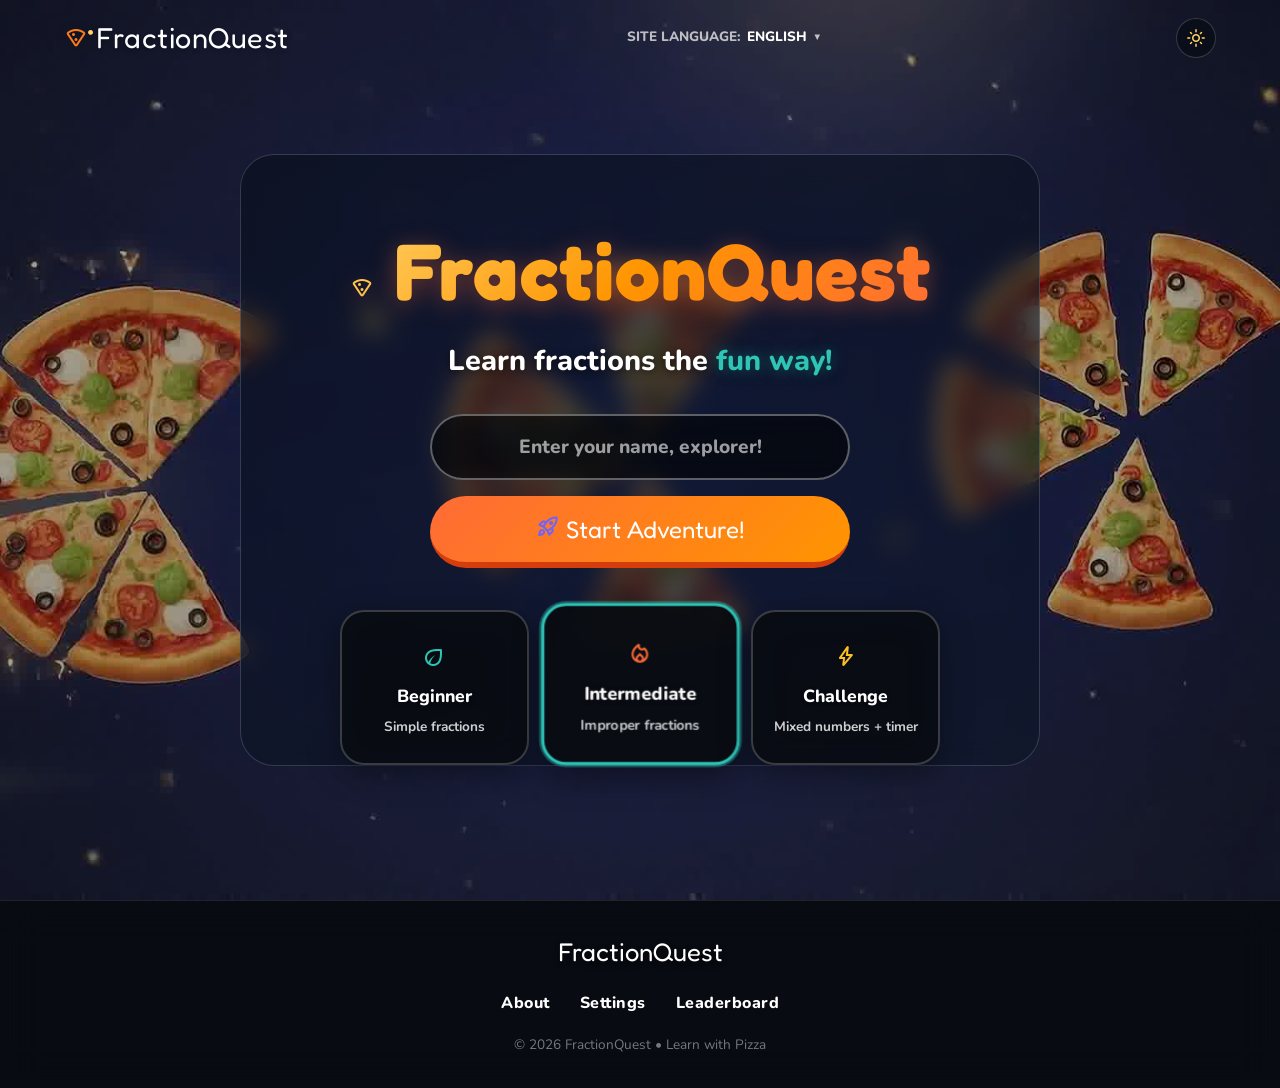
==== commit 24af1cd5: "fixed some issue" ====
--- a/index.html
+++ b/index.html
@@ -3,7 +3,7 @@
 <head>
   <meta charset="UTF-8" />
   <meta name="viewport" content="width=device-width, initial-scale=1.0"/>
-  <title><span class="material-symbols-rounded" style="color:#ff6b35;">local_pizza</span> FractionQuest — Learn Fractions the Fun Way!</title>
+  <title>FractionQuest - Learn Fractions the Fun Way!</title>
   <meta name="description" content="FractionQuest is a fun, interactive educational game for kids age 7-14 to learn fractions through pizza-themed visual puzzles, rewards, and challenges."/>
   <link rel="stylesheet" href="styles.css"/>
   <link rel="preconnect" href="https://fonts.googleapis.com"/>
@@ -23,25 +23,28 @@
   <!-- ============================== -->
   <header class="landing-header">
     <div class="header-container">
-      <div class="header-logo">
-        <span class="header-logo-icon"><span class="material-symbols-rounded" style="color:#ff6b35;">local_pizza</span></span>
+      <div class="header-logo" role="button" tabindex="0" aria-label="FractionQuest Home">
+        <span class="header-logo-icon" aria-hidden="true">
+          <span class="material-symbols-rounded logo-pizza">local_pizza</span>
+          <span class="logo-spark">•</span>
+        </span>
         <span class="header-logo-text">FractionQuest</span>
       </div>
-      <div class="header-lang-selector" id="lang-selector">
+      <div class="header-lang-selector" id="lang-selector" role="button" tabindex="0" aria-haspopup="listbox" aria-expanded="false">
         <span class="lang-label">SITE LANGUAGE:</span>
-        <span class="lang-current">ENGLISH</span>
+        <span class="lang-current" id="lang-current">ENGLISH</span>
         <span class="lang-caret">▼</span>
-        <div class="lang-dropdown" id="lang-dropdown">
-          <div class="lang-option active">English</div>
-          <div class="lang-option disabled" title="Coming Soon">हिन्दी (Hindi)</div>
-          <div class="lang-option disabled" title="Coming Soon">বাংলা (Bengali)</div>
-          <div class="lang-option disabled" title="Coming Soon">मराठी (Marathi)</div>
-          <div class="lang-option disabled" title="Coming Soon">தமிழ் (Tamil)</div>
-        </div>
-      </div>
-      <button class="theme-toggle" id="theme-toggle-landing" aria-label="Toggle Theme">
-        <span class="material-symbols-rounded theme-icon-sun">light_mode</span>
-        <span class="material-symbols-rounded theme-icon-moon">dark_mode</span>
+        <div class="lang-dropdown" id="lang-dropdown" role="listbox" aria-label="Language options">
+          <button class="lang-option active" type="button" data-lang="en">English</button>
+          <button class="lang-option" type="button" data-lang="hi">हिन्दी (Hindi)</button>
+          <button class="lang-option" type="button" data-lang="bn">বাংলা (Bengali)</button>
+          <button class="lang-option" type="button" data-lang="mr">मराठी (Marathi)</button>
+          <button class="lang-option" type="button" data-lang="ta">தமிழ் (Tamil)</button>
+          <div class="lang-note" id="lang-note">UI language is currently fixed to English.</div>
+        </div>
+      </div>
+      <button class="theme-toggle" id="theme-toggle-landing" aria-label="Switch to dark mode" title="Switch theme">
+        <span class="material-symbols-rounded theme-icon">dark_mode</span>
       </button>
     </div>
   </header>
@@ -104,13 +107,14 @@
       <div class="player-setup" id="player-setup">
         <input type="text" id="player-name" placeholder="Enter your name, explorer!" maxlength="20" autocomplete="off"/>
         <button class="btn-play" id="btn-start"><span class="material-symbols-rounded" style="color:#6c63ff;">rocket_launch</span> Start Adventure!</button>
+        <button class="btn-step btn-resume" id="btn-resume" style="display:none"><span class="material-symbols-rounded" style="font-size:16px;">play_circle</span> Resume Game</button>
       </div>
 
       <!-- Mode Selection Cards -->
       <div class="mode-cards" id="mode-cards">
         <div class="mode-card" data-mode="beginner">
           <div class="mode-glow mode-glow-green"></div>
-          <span class="mode-icon">🌱</span>
+          <span class="mode-icon"><span class="material-symbols-rounded" style="color:#2ec4b6;">eco</span></span>
           <span class="mode-title">Beginner</span>
           <span class="mode-desc">Simple fractions</span>
         </div>
@@ -128,8 +132,8 @@
         </div>
       </div>
 
-
-
+    </div><!-- end hero-content -->
+  </section><!-- end hero-section -->
 
   <!-- ============================== -->
   <!-- 2️⃣ FOOTER SECTION              -->
@@ -169,9 +173,8 @@
         <span class="material-symbols-rounded" style="font-size:18px;">timer</span> <span id="hdr-timer">60</span>s
       </div>
       <div class="lives-display" id="hdr-lives"></div>
-      <button class="theme-toggle" id="theme-toggle-game" aria-label="Toggle Theme">
-        <span class="material-symbols-rounded theme-icon-sun">light_mode</span>
-        <span class="material-symbols-rounded theme-icon-moon">dark_mode</span>
+      <button class="theme-toggle" id="theme-toggle-game" aria-label="Switch to dark mode" title="Switch theme">
+        <span class="material-symbols-rounded theme-icon">dark_mode</span>
       </button>
     </div>
   </header>
@@ -202,14 +205,14 @@
         <span class="frac-op">=</span>
         <span class="frac-big answer-slot" id="q-answer-slot">?</span>
       </div>
-      <div class="eli5-badge" id="eli5-text">📖 How many <span id="eli5-divisor">1/4</span> pieces fit in <span id="eli5-dividend">3/4</span>?</div>
+      <div class="eli5-badge" id="eli5-text"><span class="material-symbols-rounded" style="font-size:14px;color:#64748b;">menu_book</span> How many <span id="eli5-divisor">1/4</span> pieces fit in <span id="eli5-dividend">3/4</span>?</div>
     </div>
 
     <!-- Visual Canvas Area -->
     <div class="canvas-container">
       <div class="visual-tabs">
         <button class="vtab active" data-visual="pizza"><span class="material-symbols-rounded" style="color:#ff6b35;">local_pizza</span> Pizza</button>
-        <button class="vtab" data-visual="bar">📊 Bar</button>
+        <button class="vtab" data-visual="bar"><span class="material-symbols-rounded" style="font-size:16px;color:#1cb0f6;">bar_chart</span> Bar</button>
       </div>
 
       <div class="canvas-wrap" id="canvas-wrap">
@@ -226,10 +229,10 @@
 
     <!-- Controls -->
     <div class="controls-row">
-      <button class="btn-hint" id="btn-hint">💡 Hint</button>
+      <button class="btn-hint" id="btn-hint"><span class="material-symbols-rounded" style="font-size:16px;">lightbulb</span> Hint</button>
       <button class="btn-step" id="btn-step-next">Next Step →</button>
       <button class="btn-check" id="btn-check" style="display:none">
-        ✅ Check Answer
+        Check Answer
       </button>
     </div>
 
@@ -251,7 +254,7 @@
 
     <!-- Feedback Banner -->
     <div class="feedback-banner" id="feedback-banner" style="display:none">
-      <div class="feedback-icon" id="feedback-icon">✅</div>
+      <div class="feedback-icon" id="feedback-icon"><span class="material-symbols-rounded">check_circle</span></div>
       <div class="feedback-text" id="feedback-text">Correct!</div>
       <div class="feedback-explanation" id="feedback-explanation"></div>
       <button class="btn-next-q" id="btn-next-q">Next Question →</button>
@@ -294,7 +297,7 @@
     <button class="modal-close" id="lb-close"><span class="material-symbols-rounded">close</span></button>
     <h2><span class="material-symbols-rounded" style="color:#fbbf24;">emoji_events</span> Leaderboard</h2>
     <div class="lb-tabs">
-      <button class="lb-tab active" data-mode="beginner">🌱 Beginner</button>
+      <button class="lb-tab active" data-mode="beginner"><span class="material-symbols-rounded" style="font-size:16px;color:#2ec4b6;">eco</span> Beginner</button>
       <button class="lb-tab" data-mode="intermediate"><span class="material-symbols-rounded" style="color:#ff6b35;">local_fire_department</span> Intermediate</button>
       <button class="lb-tab" data-mode="challenge"><span class="material-symbols-rounded" style="color:#fbbf24;">bolt</span> Challenge</button>
     </div>
@@ -328,7 +331,7 @@
     <div class="modal-body">
       <p><strong>FractionQuest</strong> is an interactive educational journey designed to make learning fraction division fun and intuitive.</p>
       <p>Using visual models like Pizza Slices and Bars, students can "see" the math before they solve it. Perfect for ages 7–14!</p>
-      <p>Built with ❤️ for curious minds.</p>
+      <p>Built with care for curious minds.</p>
     </div>
   </div>
 </div>
@@ -358,3 +361,10 @@
 <script src="script.js"></script>
 </body>
 </html>
+
+
+
+
+
+
+
--- a/styles.css
+++ b/styles.css
@@ -68,9 +68,14 @@
   max-width: 1200px; margin: 0 auto; padding: 0 24px;
   display: flex; justify-content: space-between; align-items: center;
 }
-.header-logo { display: flex; align-items: center; gap: 8px; cursor: pointer; }
-.header-logo-icon { font-size: 2.2rem; filter: drop-shadow(0 4px 6px rgba(0,0,0,0.3)); animation: logoFloat 3s ease-in-out infinite; }
+.header-logo { display: flex; align-items: center; gap: 8px; cursor: pointer; user-select: none; }
+.header-logo-icon { position: relative; display: inline-flex; align-items: center; justify-content: center; font-size: 2.2rem; filter: drop-shadow(0 4px 6px rgba(0,0,0,0.3)); animation: logoFloat 3s ease-in-out infinite; }
 @keyframes logoFloat { 0%, 100% { transform: translateY(0); } 50% { transform: translateY(-5px); } }
+.logo-pizza { color:#ff7a18; animation: logoSpinPulse 5.5s ease-in-out infinite; }
+.logo-spark { position:absolute; right:-6px; top:-4px; font-size:0.85rem; color:#ffd166; animation: sparkTwinkle 1.8s ease-in-out infinite; }
+.header-logo:hover .logo-pizza { transform: scale(1.07) rotate(-8deg); }
+@keyframes logoSpinPulse { 0%,100%{ transform: rotate(0deg) scale(1);} 30%{ transform: rotate(12deg) scale(1.06);} 60%{ transform: rotate(-8deg) scale(0.98);} }
+@keyframes sparkTwinkle { 0%,100%{ opacity:0.4; transform: translateY(0) scale(0.9);} 50%{ opacity:1; transform: translateY(-2px) scale(1.1);} }
 .header-logo-text { font-family: var(--font-display); font-size: 1.8rem; color: #fff; letter-spacing: 0.5px; text-shadow: 0 2px 4px rgba(0,0,0,0.3); }
 
 .header-lang-selector {
@@ -92,52 +97,67 @@
 }
 .header-lang-selector.open .lang-dropdown { display: flex; animation: fadeUp 0.2s ease-out; }
 @keyframes fadeUp { from { opacity: 0; transform: translateY(10px); } to { opacity: 1; transform: translateY(0); } }
-.lang-option { padding: 12px 20px; color: var(--c-text-main); font-family: var(--font-main); font-size: 1rem; font-weight: 700; transition: background 0.2s; text-align: left; }
+.lang-option { padding: 12px 20px; color: var(--c-text-main); font-family: var(--font-main); font-size: 1rem; font-weight: 700; transition: background 0.2s; text-align: left; border:0; background:transparent; cursor:pointer; width:100%; }
 .lang-option:hover:not(.disabled) { background: var(--c-surface-soft); }
 .lang-option.active { color: var(--c-primary); background: var(--c-bg-page); }
 .lang-option.disabled { opacity: 0.5; cursor: not-allowed; }
+.lang-note { padding: 8px 20px 10px; font-size: 0.76rem; color: var(--c-text-muted); border-top: 1px solid var(--c-border); }
 
 .theme-toggle {
   background: rgba(255,255,255,0.1); border: none; width: 40px; height: 40px; border-radius: 50%; color: #fff;
   cursor: pointer; display: flex; align-items: center; justify-content: center; transition: all 0.2s; margin-left:16px;
 }
 .theme-toggle:hover { background: rgba(255,255,255,0.2); transform: scale(1.1); }
-.theme-icon-moon { display: none; }
-.dark-theme .theme-icon-sun { display: none; }
-.dark-theme .theme-icon-moon { display: block; }
 .dark-theme .theme-toggle { background: rgba(0,0,0,0.3); color: var(--c-warning); }
+
+/* Header behavior overrides */
+.logo-pizza { color:#ff7a18; animation: logoSpinPulse 5.5s ease-in-out infinite; }
+.logo-spark { position:absolute; right:-6px; top:-4px; font-size:0.85rem; color:#ffd166; animation: sparkTwinkle 1.8s ease-in-out infinite; }
+.header-logo:hover .logo-pizza { transform: scale(1.07) rotate(-8deg); }
+@keyframes logoSpinPulse { 0%,100%{ transform: rotate(0deg) scale(1);} 30%{ transform: rotate(12deg) scale(1.06);} 60%{ transform: rotate(-8deg) scale(0.98);} }
+@keyframes sparkTwinkle { 0%,100%{ opacity:0.4; transform: translateY(0) scale(0.9);} 50%{ opacity:1; transform: translateY(-2px) scale(1.1);} }
+
+.lang-dropdown { width: 230px; }
+.lang-option { border: 0; background: transparent; cursor: pointer; width: 100%; }
+.lang-note { padding: 8px 20px 10px; font-size: 0.76rem; color: var(--c-text-muted); border-top: 1px solid var(--c-border); }
+
+.theme-toggle .material-symbols-rounded { font-size: 20px; line-height: 1; }
+.theme-toggle .theme-icon { display:block; }
 
 /* ============================================================
    1️⃣ HERO SECTION (Landing Page)
    ============================================================ */
 .landing-page { position: relative; }
-.hero-section { position: relative; min-height: 100vh; display: flex; flex-direction: column; align-items: center; justify-content: center; padding: 40px 20px; overflow: hidden; }
+.hero-section { position: relative; min-height: 100vh; display: flex; flex-direction: column; align-items: center; justify-content: center; padding: 80px 20px 60px; overflow: hidden; }
 .hero-bg { position: absolute; inset: 0; pointer-events: none; z-index: 1; }
 .floating-emoji { position: absolute; left: var(--x); top: var(--y); font-size: calc(2.2rem * var(--s)); animation: floatBob 5s ease-in-out infinite; animation-delay: var(--d); opacity: 0.5; }
 @keyframes floatBob { 0%, 100% { transform: translateY(0) rotate(-5deg); } 50% { transform: translateY(-30px) rotate(5deg); } }
 
 .hero-content { position: relative; z-index: 10; display: flex; flex-direction: column; align-items: center; gap: 32px; max-width: 800px; width: 100%; text-align: center; }
-.hero-title { font-family: var(--font-display); font-size: clamp(3rem, 8vw, 5rem); background: linear-gradient(135deg, #FFD166, #FF9500, #FF6B35); -webkit-background-clip: text; -webkit-text-fill-color: transparent; filter: drop-shadow(0 4px 12px rgba(255, 107, 53, 0.4)); letter-spacing: 1px; margin-bottom: 8px; }
-.hero-subtitle { font-size: clamp(1.2rem, 3vw, 1.8rem); color: rgba(255,255,255,0.95); font-weight: 700; }
-.hero-subtitle em { color: var(--c-success); font-style: normal; text-shadow: 0 0 15px rgba(46,196,182,0.4); }
+.hero-title { font-family: var(--font-display); font-size: clamp(3rem, 8vw, 5rem); background: linear-gradient(135deg, #FFD166, #FF9500, #FF6B35); -webkit-background-clip: text; background-clip: text; -webkit-text-fill-color: transparent; filter: drop-shadow(0 4px 12px rgba(255, 107, 53, 0.4)); letter-spacing: 1px; margin-bottom: 8px; }
+.hero-subtitle { font-size: clamp(1.2rem, 3vw, 1.8rem); color: #fff; font-weight: 800; text-shadow: 0 2px 8px rgba(0,0,0,0.6); }
+.hero-subtitle em { color: var(--c-success); font-style: normal; text-shadow: 0 0 15px rgba(46,196,182,0.5), 0 2px 8px rgba(0,0,0,0.5); }
 
 .player-setup { display: flex; flex-direction: column; gap: 16px; width: 100%; max-width: 420px; }
-#player-name { width: 100%; padding: 18px 24px; border: 2px solid rgba(255,255,255,0.2); border-radius: 50px; background: rgba(255,255,255,0.1); color: #fff; font-family: var(--font-main); font-size: 1.2rem; font-weight: 800; text-align: center; outline: none; transition: 0.3s; }
-#player-name:focus { border-color: var(--c-primary2); background: rgba(255,255,255,0.2); }
+#player-name { width: 100%; padding: 18px 24px; border: 2px solid rgba(255,255,255,0.35); border-radius: 50px; background: rgba(0,0,0,0.5); color: #fff; font-family: var(--font-main); font-size: 1.2rem; font-weight: 800; text-align: center; outline: none; transition: 0.3s; backdrop-filter: blur(12px); }
+#player-name::placeholder { color: rgba(255,255,255,0.6); }
+#player-name:focus { border-color: var(--c-primary2); background: rgba(0,0,0,0.65); box-shadow: 0 0 20px rgba(255,149,0,0.3); }
 
 .btn-play { width: 100%; padding: 18px 40px; background: linear-gradient(135deg, var(--c-primary), var(--c-primary2)); color: #fff; border: none; border-radius: 50px; border-bottom: 6px solid #d53d0d; font-family: var(--font-display); font-size: 1.5rem; cursor: pointer; transition: all 0.1s; }
 .btn-play:active { border-bottom-width: 0; transform: translateY(6px); margin-bottom: 6px; }
 
 .mode-cards { display: flex; gap: 16px; width: 100%; max-width: 600px; margin-top: 10px; }
-.mode-card { flex: 1; background: rgba(255,255,255,0.08); border: 2px solid rgba(255,255,255,0.1); border-radius: 24px; padding: 24px 16px; cursor: pointer; transition: 0.2s; display: flex; flex-direction: column; align-items: center; gap: 8px; text-align: center; color: #fff; }
-.mode-card:hover { transform: translateY(-5px); background: rgba(255,255,255,0.12); }
-.mode-card.selected { border-width:3px; border-color: var(--c-success); background: rgba(255,255,255,0.15); box-shadow: 0 0 30px rgba(46,196,182,0.2); }
-.mode-title { font-weight: 800; font-size: 1.1rem; }
-.mode-desc { font-size: 0.85rem; opacity: 0.7; font-weight: 700; }
+.mode-card { flex: 1; background: rgba(10,12,18,0.88); border: 2px solid rgba(255,255,255,0.18); border-radius: 24px; padding: 24px 16px; cursor: pointer; transition: 0.2s; display: flex; flex-direction: column; align-items: center; gap: 8px; text-align: center; color: #fff; backdrop-filter: blur(20px); box-shadow: 0 8px 32px rgba(0,0,0,0.4); }
+.mode-card:hover { transform: translateY(-5px); background: rgba(10,12,18,0.92); border-color: rgba(255,255,255,0.35); box-shadow: 0 12px 40px rgba(0,0,0,0.5); }
+.mode-card.selected { border-width:3px; border-color: var(--c-success); background: rgba(10,12,18,0.92); box-shadow: 0 0 30px rgba(46,196,182,0.3), 0 8px 32px rgba(0,0,0,0.4); }
+.mode-title { font-weight: 800; font-size: 1.1rem; text-shadow: 0 1px 4px rgba(0,0,0,0.4); }
+.mode-desc { font-size: 0.85rem; opacity: 0.8; font-weight: 700; }
 
 /* ============================================================
    GAME SCREEN
    ============================================================ */
+#game-screen.active { background: var(--c-bg-page); z-index: 50; }
+#results-screen.active { background: linear-gradient(135deg, #101b3b 0%, #1e1138 50%, #0d2847 100%); z-index: 50; color: #fff; }
 .game-header { background: var(--c-bg-card); border-bottom: 2px solid var(--c-border); padding: 12px 24px; display: flex; justify-content: space-between; align-items: center; z-index: 100; height: 75px; }
 .hdr-left, .hdr-center, .hdr-right { display: flex; align-items: center; gap: 12px; }
 .btn-icon { background: var(--c-surface-soft); border: 2px solid var(--c-border); width: 44px; height: 44px; border-radius: 12px; cursor: pointer; color: var(--c-text-main); display: flex; align-items: center; justify-content: center; transition: 0.2s; }
@@ -148,13 +168,13 @@
 .score-display { font-family: var(--font-display); font-size: 1.4rem; color: var(--c-text-main); display: flex; align-items: center; gap: 6px; }
 
 .game-main { flex: 1; padding: 24px; display: flex; flex-direction: column; gap: 20px; max-width: 800px; margin: 0 auto; width: 100%; }
-.question-card { background: var(--c-bg-card); border-radius: var(--r-card); padding: 32px; box-shadow: var(--shadow); border: 2px solid var(--c-border); display: flex; flex-direction: column; gap: 16px; align-items: center; }
+.question-card { background: var(--c-bg-card); border-radius: var(--r-card); padding: 40px; box-shadow: var(--shadow); border: 2px solid var(--c-border); display: flex; flex-direction: column; gap: 24px; align-items: center; justify-content: center; width: 100%; }
 .frac-big { font-family: var(--font-display); font-size: 3rem; color: var(--c-secondary); background: var(--c-surface-soft); padding: 12px 28px; border-radius: 20px; border: 3px solid var(--c-border); text-align: center; min-width: 100px; }
 .answer-slot { background: #fff8eb; color: var(--c-primary); }
 .dark-theme .answer-slot { background: #2d241c; }
 .answer-slot.filled { background: #ecfdf5; color: var(--c-success); }
 .dark-theme .answer-slot.filled { background: #1a2e24; }
-.eli5-badge { font-size: 1rem; font-weight: 800; color: var(--c-text-muted); background: var(--c-surface-soft); border-radius: 50px; padding: 10px 24px; border: 2px solid var(--c-border); display: flex; align-items: center; gap: 8px; }
+.eli5-badge { font-size: 1.05rem; font-weight: 800; color: var(--c-text-muted); background: var(--c-surface-soft); border-radius: 50px; padding: 14px 32px; border: 2px solid var(--c-border); display: flex; align-items: center; justify-content: center; gap: 12px; margin-top: 10px; width: fit-content; }
 
 /* Canvas & Trays */
 .canvas-container { background: var(--c-bg-card); border-radius: var(--r-card); border: 2px solid var(--c-border); overflow: hidden; display: flex; flex-direction: column; }
@@ -196,11 +216,13 @@
 @keyframes fadeIn { from { opacity: 0; transform: translateY(10px); } to { opacity: 1; transform: translateY(0); } }
 
 /* Footer */
-.site-footer { background: var(--c-bg-card); padding: 40px 20px; border-top: 1px solid var(--c-border); color: var(--c-text-muted); }
+.site-footer { background: rgba(8,10,16,0.92); padding: 32px 20px; border-top: 1px solid rgba(255,255,255,0.08); color: rgba(255,255,255,0.6); backdrop-filter: blur(20px); width: 100%; position: relative; z-index: 20; flex-shrink: 0; }
 .footer-inner { max-width: 1000px; margin: 0 auto; display: flex; flex-direction: column; align-items: center; gap: 20px; }
+.footer-logo { font-family: var(--font-display); font-size: 1.6rem; color: #fff; text-shadow: 0 2px 6px rgba(0,0,0,0.4); }
 .footer-links { display: flex; gap: 30px; letter-spacing: 0.5px; }
-.footer-links a { color: var(--c-text-main); text-decoration: none; font-weight: 800; cursor: pointer; transition: color 0.2s; }
-.footer-links a:hover { color: var(--c-secondary); }
+.footer-links a { color: #fff; text-decoration: none; font-weight: 800; cursor: pointer; transition: color 0.2s; }
+.footer-links a:hover { color: var(--c-warning); }
+.footer-copy { color: rgba(255,255,255,0.4); font-size: 0.85rem; }
 
 @media (max-width: 768px) {
   .hero-title { font-size: 3.5rem; }
@@ -208,3 +230,519 @@
   .game-header { padding: 10px 16px; }
   .player-name-hdr { display: none; }
 }
+
+
+
+
+
+
+/* ===== Functional UI Fixes ===== */
+.controls-row {
+  display: flex;
+  gap: 12px;
+  justify-content: center;
+  align-items: center;
+  flex-wrap: wrap;
+}
+.btn-hint,
+.btn-step,
+.btn-check,
+.btn-submit,
+.btn-next-q,
+.btn-home-res,
+.btn-leaderboard {
+  border: 0;
+  border-radius: 14px;
+  padding: 10px 16px;
+  font-family: var(--font-main);
+  font-weight: 800;
+  font-size: 0.95rem;
+  cursor: pointer;
+  transition: transform 0.2s ease, box-shadow 0.2s ease, filter 0.2s ease;
+}
+.btn-hint {
+  background: linear-gradient(135deg, #ffd166, #ffb703);
+  color: #2b1f00;
+}
+.btn-step,
+.btn-check,
+.btn-submit,
+.btn-next-q,
+.btn-leaderboard {
+  background: linear-gradient(135deg, #6c63ff, #4f46e5);
+  color: #fff;
+}
+.btn-home-res {
+  background: #1f2937;
+  color: #fff;
+}
+.btn-hint:hover,
+.btn-step:hover,
+.btn-check:hover,
+.btn-submit:hover,
+.btn-next-q:hover,
+.btn-home-res:hover,
+.btn-leaderboard:hover {
+  transform: translateY(-2px);
+  box-shadow: 0 8px 20px rgba(0,0,0,0.25);
+  filter: brightness(1.05);
+}
+
+.mode-card {
+  cursor: pointer;
+  border: 2px solid rgba(255,255,255,0.2);
+}
+.mode-card * {
+  pointer-events: none;
+}
+.mode-card.selected {
+  border-color: #2ec4b6;
+  box-shadow: 0 0 0 2px rgba(46,196,182,0.4), 0 14px 30px rgba(0,0,0,0.4);
+  transform: translateY(-3px) scale(1.03);
+}
+
+/* Make theme changes clearly visible */
+body:not(.dark-theme) .hero-content {
+  background: rgba(255,255,255,0.68);
+  backdrop-filter: blur(16px);
+  border: 1px solid rgba(255,255,255,0.85);
+}
+body:not(.dark-theme) #player-name {
+  background: rgba(255,255,255,0.82);
+  color: #0f172a;
+  border-color: rgba(15,23,42,0.16);
+}
+body:not(.dark-theme) #player-name::placeholder {
+  color: #64748b;
+}
+body:not(.dark-theme) .mode-card {
+  background: rgba(255,255,255,0.82);
+  color: #0f172a;
+  border-color: rgba(15,23,42,0.12);
+}
+body:not(.dark-theme) .mode-title,
+body:not(.dark-theme) .mode-desc {
+  color: #0f172a;
+  text-shadow: none;
+}
+body.dark-theme .hero-content {
+  background: rgba(10,12,18,0.72);
+}
+
+/* ===== Light Mode Splash Polish ===== */
+body:not(.dark-theme) .hero-content {
+  border-radius: 32px;
+  background: linear-gradient(160deg, rgba(255,255,255,0.92) 0%, rgba(245,249,255,0.9) 100%);
+  border: 1px solid rgba(255,255,255,0.95);
+  box-shadow: 0 18px 46px rgba(15, 23, 42, 0.16);
+  padding: 36px 34px;
+}
+body:not(.dark-theme) .hero-title {
+  text-shadow: 0 6px 14px rgba(255, 122, 24, 0.25);
+}
+body:not(.dark-theme) .hero-subtitle {
+  color: #0f172a;
+  text-shadow: none;
+}
+body:not(.dark-theme) .hero-subtitle em {
+  color: #0ea5e9;
+  text-shadow: none;
+}
+body:not(.dark-theme) #player-name {
+  border-radius: 999px;
+  border: 1px solid rgba(15,23,42,0.12);
+  background: #ffffff;
+  box-shadow: inset 0 1px 1px rgba(15,23,42,0.05);
+}
+body:not(.dark-theme) .btn-play {
+  box-shadow: 0 10px 22px rgba(255, 122, 24, 0.35);
+}
+body:not(.dark-theme) .mode-card {
+  border-radius: 20px;
+  background: #ffffff;
+  border: 1px solid rgba(15,23,42,0.1);
+  box-shadow: 0 8px 20px rgba(15,23,42,0.14);
+}
+body:not(.dark-theme) .mode-card.selected {
+  border: 2px solid #2ec4b6;
+  box-shadow: 0 0 0 3px rgba(46,196,182,0.2), 0 12px 28px rgba(15,23,42,0.2);
+}
+body:not(.dark-theme) .mode-title {
+  color: #0f172a;
+  text-shadow: none;
+}
+body:not(.dark-theme) .mode-desc {
+  color: #475569;
+  text-shadow: none;
+}
+
+@media (max-width: 768px) {
+  body:not(.dark-theme) .hero-content {
+    border-radius: 24px;
+    padding: 26px 16px;
+  }
+}
+
+/* ===== Shared Transparency + Rounded Card (Light & Dark) ===== */
+.hero-content {
+  border-radius: 32px !important;
+}
+body:not(.dark-theme) .hero-content {
+  background: linear-gradient(160deg, rgba(255,255,255,0.62) 0%, rgba(245,249,255,0.56) 100%) !important;
+  border: 1px solid rgba(255,255,255,0.62) !important;
+  backdrop-filter: blur(14px) saturate(1.08) !important;
+}
+body.dark-theme .hero-content {
+  border-radius: 32px !important;
+  background: linear-gradient(160deg, rgba(10,12,18,0.62) 0%, rgba(17,24,39,0.58) 100%) !important;
+  border: 1px solid rgba(148,163,184,0.22) !important;
+  backdrop-filter: blur(14px) saturate(1.04) !important;
+}
+
+@media (max-width: 768px) {
+  .hero-content {
+    border-radius: 24px !important;
+  }
+}
+
+
+/* ===== Game UI Components Alignment & Styling ===== */
+
+/* Progress Bar */
+.progress-track {
+  width: 100%;
+  height: 12px;
+  background: var(--c-surface-soft);
+  border-radius: 6px;
+  margin-bottom: 10px;
+  position: relative;
+  overflow: hidden;
+  border: 1px solid var(--c-border);
+}
+.progress-fill {
+  height: 100%;
+  background: linear-gradient(90deg, var(--c-secondary), var(--c-success));
+  width: 0%;
+  transition: width 0.4s cubic-bezier(0.34, 1.56, 0.64, 1);
+}
+.progress-label {
+  position: absolute;
+  right: 0;
+  top: -20px;
+  font-size: 0.75rem;
+  font-weight: 800;
+  color: var(--c-text-muted);
+}
+
+/* Step Indicator */
+.step-indicator {
+  display: flex;
+  justify-content: space-between;
+  gap: 10px;
+  margin-bottom: 20px;
+}
+.step {
+  flex: 1;
+  display: flex;
+  align-items: center;
+  gap: 8px;
+  padding: 10px 14px;
+  background: var(--c-surface-soft);
+  border: 1px solid var(--c-border);
+  border-radius: 12px;
+  font-size: 0.85rem;
+  font-weight: 700;
+  color: var(--c-text-muted);
+  transition: all 0.3s ease;
+  opacity: 0.6;
+}
+.step.active {
+  background: var(--c-bg-card);
+  border-color: var(--c-secondary);
+  color: var(--c-secondary);
+  opacity: 1;
+  box-shadow: 0 4px 12px rgba(108, 99, 255, 0.15);
+}
+.step span {
+  display: flex;
+  align-items: center;
+  justify-content: center;
+  width: 20px;
+  height: 20px;
+  background: var(--c-border);
+  color: var(--c-text-muted);
+  border-radius: 50%;
+  font-size: 0.7rem;
+}
+.step.active span {
+  background: var(--c-secondary);
+  color: #fff;
+}
+
+/* Question Fraction */
+.question-fraction {
+  display: flex;
+  align-items: center;
+  justify-content: center;
+  gap: 20px;
+  margin-bottom: 15px;
+  width: 100%;
+}
+.frac-op {
+  font-family: var(--font-display);
+  font-size: 2.2rem;
+  color: var(--c-text-muted);
+  width: 40px;
+  text-align: center;
+}
+
+/* Answer Section */
+.answer-section {
+  display: flex;
+  flex-direction: column;
+  align-items: center;
+  gap: 24px;
+  padding: 32px;
+  background: var(--c-bg-card);
+  border-radius: var(--r-card);
+  border: 1px solid var(--c-border);
+  box-shadow: var(--shadow);
+  margin-top: 20px;
+  animation: fadeIn 0.4s ease-out;
+  width: 100%;
+}
+.answer-prompt {
+  font-weight: 800;
+  color: var(--c-text-main);
+}
+.answer-input-row {
+  display: flex;
+  align-items: center;
+  gap: 12px;
+}
+#answer-input {
+  width: 80px;
+  padding: 12px;
+  border-radius: 12px;
+  border: 2px solid var(--c-border);
+  text-align: center;
+  font-family: var(--font-display);
+  font-size: 1.5rem;
+  outline: none;
+}
+#answer-input:focus {
+  border-color: var(--c-secondary);
+}
+.fraction-answer-row {
+  display: flex;
+  align-items: center;
+  gap: 8px;
+  font-weight: 700;
+  color: var(--c-text-muted);
+}
+.fraction-answer-row input {
+  width: 50px;
+  padding: 8px;
+  border-radius: 8px;
+  border: 1px solid var(--c-border);
+  text-align: center;
+}
+
+/* Feedback Banner */
+.feedback-banner {
+  display: flex;
+  flex-direction: column;
+  align-items: center;
+  gap: 12px;
+  padding: 20px;
+  border-radius: var(--r-card);
+  margin-top: 20px;
+  text-align: center;
+  animation: popIn 0.3s cubic-bezier(0.34, 1.56, 0.64, 1) both;
+}
+.feedback-banner.correct {
+  background: #ecfdf5;
+  border: 2px solid #10b981;
+}
+.feedback-banner.wrong {
+  background: #fef2f2;
+  border: 2px solid #ef4444;
+}
+.dark-theme .feedback-banner.correct { background: #064e3b; border-color: #10b981; color: #fff; }
+.dark-theme .feedback-banner.wrong { background: #7f1d1d; border-color: #ef4444; color: #fff; }
+
+.feedback-icon { font-size: 2.5rem; }
+.feedback-text { font-family: var(--font-display); font-size: 1.5rem; }
+.feedback-explanation { font-size: 0.95rem; font-weight: 600; color: var(--c-text-muted); }
+.dark-theme .feedback-explanation { color: #cbd5e1; }
+
+/* Divisor Tray */
+.divisor-tray {
+  background: var(--c-surface-soft);
+  padding: 24px;
+  border-top: 2px solid var(--c-border);
+  text-align: center;
+}
+.tray-label {
+  font-weight: 800;
+  color: var(--c-text-muted);
+  margin-bottom: 12px;
+  font-size: 0.9rem;
+}
+
+/* Results Stats */
+.results-stats {
+  display: flex;
+  gap: 16px;
+  width: 100%;
+}
+.stat-lbl {
+  display: block;
+  font-size: 0.8rem;
+  font-weight: 800;
+  color: rgba(255, 255, 255, 0.6);
+  text-transform: uppercase;
+  margin-top: 4px;
+}
+
+/* Results Actions */
+.results-actions {
+  display: flex;
+  gap: 12px;
+  flex-wrap: wrap;
+  justify-content: center;
+}
+
+/* Animations */
+@keyframes sparkTwinkle {
+  0%, 100% { opacity: 0.4; transform: translateY(0) scale(0.9); }
+  50% { opacity: 1; transform: translateY(-2px) scale(1.1); }
+}
+
+/* ===== Footer Theme Sync ===== */
+.site-footer,
+.footer-logo,
+.footer-links a,
+.footer-copy {
+  transition: background 0.35s ease, color 0.35s ease, border-color 0.35s ease;
+}
+
+body.dark-theme .site-footer {
+  background: rgba(8,10,16,0.92);
+  border-top: 1px solid rgba(255,255,255,0.08);
+  color: rgba(255,255,255,0.6);
+}
+body.dark-theme .footer-logo { color: #ffffff; text-shadow: 0 2px 6px rgba(0,0,0,0.4); }
+body.dark-theme .footer-links a { color: #ffffff; }
+body.dark-theme .footer-copy { color: rgba(255,255,255,0.45); }
+
+body:not(.dark-theme) .site-footer {
+  background: rgba(255,255,255,0.74);
+  border-top: 1px solid rgba(15,23,42,0.12);
+  color: #475569;
+  backdrop-filter: blur(14px);
+}
+body:not(.dark-theme) .footer-logo { color: #0f172a; text-shadow: none; }
+body:not(.dark-theme) .footer-links a { color: #0f172a; }
+body:not(.dark-theme) .footer-links a:hover { color: #1cb0f6; }
+body:not(.dark-theme) .footer-copy { color: #64748b; }
+
+/* ===== Final Stability Overrides (Theme + Usability) ===== */
+body {
+  color-scheme: dark;
+}
+
+body:not(.dark-theme) {
+  color-scheme: light;
+}
+
+/* Keep top-right theme button visible in both themes */
+body:not(.dark-theme) .theme-toggle {
+  background: rgba(255, 255, 255, 0.78);
+  color: #0f172a;
+  border: 1px solid rgba(15, 23, 42, 0.16);
+  box-shadow: 0 6px 18px rgba(15, 23, 42, 0.16);
+}
+
+body.dark-theme .theme-toggle {
+  background: rgba(7, 12, 22, 0.72);
+  color: #ffd166;
+  border: 1px solid rgba(255, 255, 255, 0.18);
+}
+
+/* Landing hero card: transparent enough to keep background visible */
+body:not(.dark-theme) .hero-content {
+  background: linear-gradient(165deg, rgba(246, 249, 255, 0.46) 0%, rgba(236, 242, 252, 0.40) 100%) !important;
+  border: 1px solid rgba(255, 255, 255, 0.56) !important;
+  border-radius: 34px !important;
+  backdrop-filter: blur(12px) saturate(1.05) !important;
+  box-shadow: 0 16px 38px rgba(15, 23, 42, 0.16) !important;
+}
+
+body.dark-theme .hero-content {
+  background: linear-gradient(165deg, rgba(8, 14, 26, 0.58) 0%, rgba(12, 22, 38, 0.52) 100%) !important;
+  border: 1px solid rgba(148, 163, 184, 0.28) !important;
+  border-radius: 34px !important;
+  backdrop-filter: blur(12px) saturate(1.05) !important;
+}
+
+/* Better light-mode readability while still soft */
+body:not(.dark-theme) .hero-subtitle,
+body:not(.dark-theme) .mode-title {
+  color: #0f172a;
+}
+
+body:not(.dark-theme) .mode-desc,
+body:not(.dark-theme) .tray-label,
+body:not(.dark-theme) .feedback-explanation {
+  color: #334155;
+}
+
+body.dark-theme .tray-label {
+  color: #cbd5e1;
+}
+
+/* Make selected mode clearly obvious and clickable */
+.mode-card {
+  min-height: 110px;
+}
+
+.mode-card.selected {
+  transform: translateY(-4px) scale(1.04);
+}
+
+/* Footer should follow theme immediately */
+body.dark-theme .site-footer {
+  background: rgba(8, 10, 16, 0.82);
+  border-top: 1px solid rgba(255, 255, 255, 0.1);
+}
+
+body:not(.dark-theme) .site-footer {
+  background: rgba(247, 250, 255, 0.56);
+  border-top: 1px solid rgba(15, 23, 42, 0.14);
+}
+
+/* Game control buttons always visible in light mode */
+body:not(.dark-theme) .btn-hint,
+body:not(.dark-theme) .btn-step,
+body:not(.dark-theme) .btn-check,
+body:not(.dark-theme) .btn-submit,
+body:not(.dark-theme) .btn-next-q {
+  box-shadow: 0 10px 18px rgba(79, 70, 229, 0.14);
+}
+
+@media (max-width: 768px) {
+  body:not(.dark-theme) .hero-content,
+  body.dark-theme .hero-content {
+    border-radius: 24px !important;
+  }
+}
+
+/* Canvas Centering Fix */
+.canvas-wrap { display:flex; align-items:center; justify-content:center; width:100%; }
+#main-canvas { display:block; margin:0 auto; }
+
+
+/* Resume Button */
+.player-setup .btn-resume { width: 100%; justify-content: center; margin-top: 4px; }
+
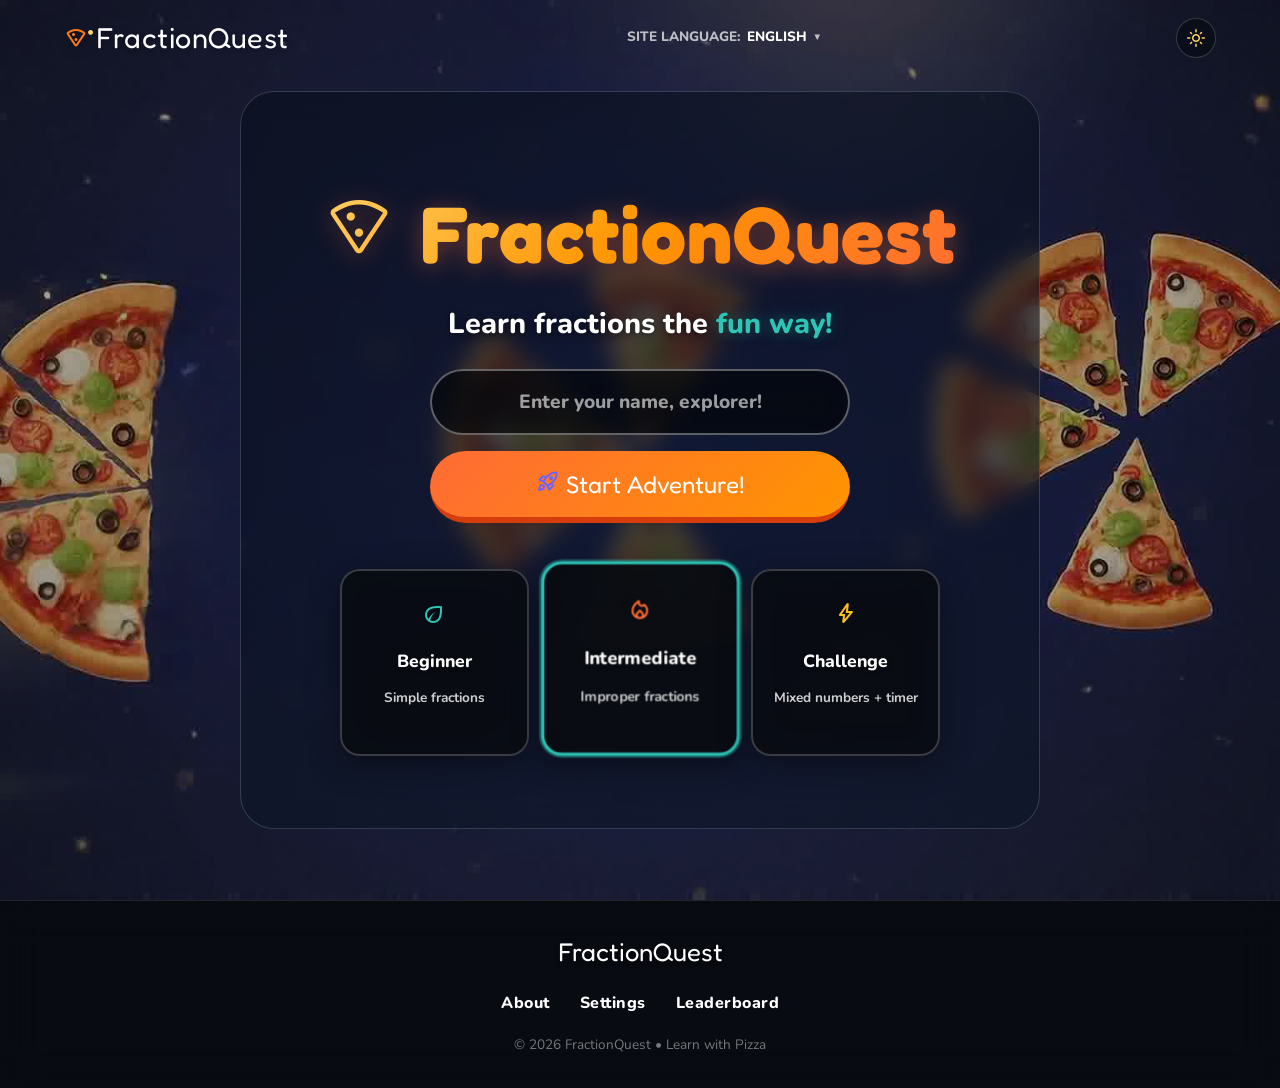
==== commit 2fdf41d0: "made mobile responsive" ====
--- a/index.html
+++ b/index.html
@@ -3,6 +3,8 @@
 <head>
   <meta charset="UTF-8" />
   <meta name="viewport" content="width=device-width, initial-scale=1.0"/>
+  <link rel="icon" type="image/svg+xml" href="favicon.svg"/>
+  <link rel="shortcut icon" href="favicon.svg"/>
   <title>FractionQuest - Learn Fractions the Fun Way!</title>
   <meta name="description" content="FractionQuest is a fun, interactive educational game for kids age 7-14 to learn fractions through pizza-themed visual puzzles, rewards, and challenges."/>
   <link rel="stylesheet" href="styles.css"/>
@@ -99,7 +101,7 @@
 
       <!-- Title -->
       <div class="hero-title-wrap">
-        <h1 class="hero-title" id="hero-title"><span class="material-symbols-rounded" style="color:#ff6b35;">local_pizza</span> FractionQuest</h1>
+        <h1 class="hero-title" id="hero-title"><span class="material-symbols-rounded hero-title-icon">local_pizza</span> FractionQuest</h1>
         <p class="hero-subtitle" id="hero-subtitle">Learn fractions the <em>fun way!</em></p>
       </div>
 
@@ -368,3 +370,7 @@
 
 
 
+
+
+
+
--- a/styles.css
+++ b/styles.css
@@ -746,3 +746,489 @@
 /* Resume Button */
 .player-setup .btn-resume { width: 100%; justify-content: center; margin-top: 4px; }
 
+
+/* Hero title icon scale fix */
+.hero-title .hero-title-icon { color:#ff6b35; font-size:0.9em; line-height:1; vertical-align:baseline; margin-right:0.08em; }
+
+
+/* Mode card bottom spacing fix */
+.mode-cards .mode-card { padding: 22px 16px 28px !important; }
+.mode-cards .mode-title { margin-top: 2px; }
+.mode-cards .mode-desc { margin-top: 4px; line-height: 1.35; }
+
+
+/* Mode card safe bottom spacing (strong fix) */
+.mode-cards .mode-card { min-height: 168px; padding: 22px 16px 34px !important; justify-content: flex-start; }
+.mode-cards .mode-icon { margin-bottom: 4px; }
+.mode-cards .mode-title { margin-bottom: 2px; }
+.mode-cards .mode-desc { margin-bottom: 6px; line-height: 1.4; }
+
+
+/* Outer card to mode cards spacing fix */
+.hero-content { padding-bottom: 44px !important; }
+.mode-cards { margin-top: 18px !important; }
+@media (max-width: 768px) {
+  .hero-content { padding-bottom: 30px !important; }
+  .mode-cards { margin-top: 14px !important; }
+}
+
+
+/* ===== Final Landing Spacing + Mobile Responsiveness (Priority) ===== */
+.landing-page .hero-section .hero-content {
+  padding: 34px 34px 58px !important;
+  gap: 24px !important;
+}
+
+.landing-page .hero-section .mode-cards {
+  margin-top: 22px !important;
+  margin-bottom: 8px !important;
+  padding-bottom: 6px !important;
+}
+
+.landing-page .hero-section .mode-cards .mode-card {
+  min-height: 176px !important;
+  padding: 22px 14px 36px !important;
+  border-radius: 20px !important;
+}
+
+.landing-page .hero-section .mode-cards .mode-title {
+  margin-top: 4px !important;
+  margin-bottom: 4px !important;
+}
+
+.landing-page .hero-section .mode-cards .mode-desc {
+  margin-top: 2px !important;
+  margin-bottom: 8px !important;
+  line-height: 1.45 !important;
+}
+
+/* Tablet */
+@media (max-width: 1024px) {
+  .landing-header .header-container {
+    padding: 0 16px !important;
+    gap: 10px;
+  }
+
+  .landing-page .hero-section {
+    padding: 96px 14px 46px !important;
+  }
+
+  .landing-page .hero-section .hero-content {
+    max-width: 92vw !important;
+    padding: 30px 20px 48px !important;
+  }
+}
+
+/* Mobile */
+@media (max-width: 768px) {
+  .landing-header {
+    padding: 10px 0 !important;
+  }
+
+  .landing-header .header-container {
+    padding: 0 12px !important;
+  }
+
+  .header-logo-text {
+    font-size: 1.35rem !important;
+  }
+
+  .header-lang-selector {
+    font-size: 0.72rem !important;
+    padding: 6px 10px !important;
+  }
+
+  .theme-toggle {
+    width: 36px !important;
+    height: 36px !important;
+    margin-left: 8px !important;
+  }
+
+  .landing-page .hero-section {
+    min-height: 100dvh;
+    padding: 88px 12px 38px !important;
+  }
+
+  .landing-page .hero-section .hero-content {
+    width: 100% !important;
+    max-width: 100% !important;
+    padding: 24px 14px 36px !important;
+    border-radius: 22px !important;
+    gap: 18px !important;
+  }
+
+  .hero-title {
+    font-size: clamp(2.1rem, 9vw, 2.8rem) !important;
+  }
+
+  .hero-subtitle {
+    font-size: clamp(1rem, 4.6vw, 1.25rem) !important;
+  }
+
+  .player-setup {
+    max-width: 100% !important;
+  }
+
+  #player-name,
+  .btn-play,
+  .player-setup .btn-resume {
+    width: 100% !important;
+  }
+
+  .landing-page .hero-section .mode-cards {
+    width: 100% !important;
+    gap: 10px !important;
+    margin-top: 14px !important;
+    margin-bottom: 4px !important;
+  }
+
+  .landing-page .hero-section .mode-cards .mode-card {
+    min-height: 142px !important;
+    padding: 16px 10px 24px !important;
+    border-radius: 16px !important;
+  }
+
+  .landing-page .hero-section .mode-cards .mode-title {
+    font-size: 1rem !important;
+  }
+
+  .landing-page .hero-section .mode-cards .mode-desc {
+    font-size: 0.8rem !important;
+    margin-bottom: 6px !important;
+  }
+}
+
+/* Small mobile */
+@media (max-width: 480px) {
+  .landing-page .hero-section .mode-cards {
+    flex-direction: column !important;
+  }
+
+  .landing-page .hero-section .mode-cards .mode-card {
+    width: 100% !important;
+    min-height: 116px !important;
+    padding: 14px 10px 18px !important;
+  }
+}
+
+/* ===== Mobile Overflow Hotfix (very small screens) ===== */
+@media (max-width: 600px) {
+  .landing-header .header-container {
+    display: grid !important;
+    grid-template-columns: minmax(0, 1fr) auto auto;
+    align-items: center;
+    gap: 8px;
+    padding: 0 10px !important;
+  }
+
+  .header-logo {
+    min-width: 0;
+    overflow: hidden;
+  }
+
+  .header-logo-text {
+    font-size: 1.1rem !important;
+    white-space: nowrap;
+    overflow: hidden;
+    text-overflow: ellipsis;
+  }
+
+  .header-lang-selector {
+    min-width: 0;
+    padding: 6px 8px !important;
+    font-size: 0.72rem !important;
+    gap: 4px !important;
+  }
+
+  .header-lang-selector .lang-label {
+    display: none !important;
+  }
+
+  .header-lang-selector .lang-current {
+    max-width: 74px;
+    overflow: hidden;
+    text-overflow: ellipsis;
+    white-space: nowrap;
+  }
+
+  .landing-page .hero-section {
+    padding: 84px 8px 28px !important;
+  }
+
+  .landing-page .hero-section .hero-content {
+    width: calc(100vw - 16px) !important;
+    max-width: calc(100vw - 16px) !important;
+    padding: 18px 10px 26px !important;
+    gap: 14px !important;
+  }
+
+  .hero-title {
+    font-size: clamp(1.9rem, 10.5vw, 2.55rem) !important;
+    line-height: 1.06 !important;
+    letter-spacing: 0 !important;
+    white-space: normal !important;
+    overflow-wrap: anywhere;
+    word-break: break-word;
+    max-width: 100%;
+  }
+
+  .hero-subtitle {
+    font-size: clamp(0.95rem, 5vw, 1.2rem) !important;
+    line-height: 1.25 !important;
+  }
+
+  .player-setup,
+  #player-name,
+  .btn-play,
+  .player-setup .btn-resume {
+    width: 100% !important;
+    max-width: 100% !important;
+  }
+
+  .mode-cards {
+    width: 100% !important;
+    max-width: 100% !important;
+    margin-top: 10px !important;
+    gap: 10px !important;
+  }
+
+  .mode-cards .mode-card {
+    min-height: 108px !important;
+    padding: 12px 10px 16px !important;
+  }
+
+  .mode-cards .mode-title {
+    font-size: 0.95rem !important;
+  }
+
+  .mode-cards .mode-desc {
+    font-size: 0.76rem !important;
+    line-height: 1.3 !important;
+  }
+}
+
+/* ===== Global Responsive Pass (whole platform) ===== */
+@media (max-width: 1024px) {
+  .game-main { max-width: 92vw !important; padding: 16px !important; }
+  .question-card { padding: 24px !important; }
+  .results-content { width: min(92vw, 640px) !important; padding: 28px 20px !important; }
+}
+
+@media (max-width: 768px) {
+  .screen { min-height: 100dvh; }
+
+  .game-header {
+    height: auto !important;
+    padding: 10px 10px !important;
+    gap: 8px;
+    flex-wrap: wrap;
+  }
+
+  .hdr-left, .hdr-center, .hdr-right {
+    gap: 8px !important;
+  }
+
+  .player-name-hdr {
+    max-width: 120px;
+    white-space: nowrap;
+    overflow: hidden;
+    text-overflow: ellipsis;
+    font-size: 0.95rem !important;
+  }
+
+  .level-badge { padding: 5px 10px !important; font-size: 0.8rem !important; }
+  .score-display { font-size: 1.05rem !important; }
+
+  .progress-track { margin: 8px 10px 0 !important; width: calc(100% - 20px) !important; }
+
+  .game-main {
+    padding: 12px !important;
+    gap: 14px !important;
+    max-width: 100% !important;
+  }
+
+  .step-indicator {
+    display: grid !important;
+    grid-template-columns: 1fr 1fr;
+    gap: 8px !important;
+  }
+
+  .step {
+    padding: 8px 10px !important;
+    font-size: 0.74rem !important;
+  }
+
+  .question-card {
+    padding: 16px 12px !important;
+    gap: 14px !important;
+  }
+
+  .question-fraction { gap: 10px !important; flex-wrap: wrap; }
+  .frac-big {
+    font-size: clamp(1.8rem, 8vw, 2.3rem) !important;
+    min-width: 84px !important;
+    padding: 8px 14px !important;
+  }
+
+  .frac-op { font-size: 1.5rem !important; width: 26px !important; }
+
+  .eli5-badge {
+    font-size: 0.88rem !important;
+    padding: 10px 14px !important;
+    line-height: 1.25;
+    width: 100% !important;
+    text-align: center;
+  }
+
+  .canvas-container { border-radius: 16px !important; }
+  #main-canvas { height: 250px !important; }
+
+  .visual-tabs .vtab {
+    font-size: 0.88rem !important;
+    padding: 10px 6px !important;
+    gap: 4px !important;
+  }
+
+  .divisor-tray { padding: 14px 10px !important; }
+  .tray-label { font-size: 0.82rem !important; }
+  .tray-units { gap: 8px !important; }
+  .unit-chip { padding: 10px 14px !important; font-size: 0.86rem !important; }
+
+  .controls-row {
+    gap: 8px !important;
+  }
+
+  .btn-hint, .btn-step, .btn-check, .btn-submit, .btn-next-q, .btn-home-res, .btn-leaderboard {
+    font-size: 0.88rem !important;
+    padding: 10px 12px !important;
+    border-radius: 12px !important;
+  }
+
+  .answer-section {
+    padding: 16px 12px !important;
+    gap: 12px !important;
+  }
+
+  .answer-input-row {
+    width: 100% !important;
+    justify-content: center;
+  }
+
+  #answer-input { width: 96px !important; font-size: 1.25rem !important; }
+
+  .fraction-answer-row {
+    flex-wrap: wrap;
+    justify-content: center;
+    gap: 6px !important;
+    text-align: center;
+  }
+
+  .feedback-banner { padding: 14px 12px !important; }
+  .feedback-text { font-size: 1.1rem !important; }
+  .feedback-explanation { font-size: 0.85rem !important; }
+
+  .results-content {
+    width: calc(100vw - 20px) !important;
+    max-width: 100% !important;
+    padding: 20px 12px !important;
+    border-radius: 22px !important;
+    gap: 18px !important;
+  }
+
+  .results-title { font-size: clamp(1.7rem, 7.5vw, 2.2rem) !important; text-align: center; }
+
+  .results-stats {
+    width: 100% !important;
+    gap: 8px !important;
+  }
+
+  .stat-box { padding: 14px 8px !important; border-radius: 14px !important; }
+  .stat-num { font-size: 1.8rem !important; }
+  .stat-lbl { font-size: 0.72rem !important; }
+
+  .results-actions {
+    width: 100% !important;
+    display: grid !important;
+    grid-template-columns: 1fr;
+    gap: 8px !important;
+  }
+
+  .results-actions .btn-play,
+  .results-actions .btn-leaderboard,
+  .results-actions .btn-home-res {
+    width: 100% !important;
+  }
+
+  .modal-overlay { padding: 10px !important; }
+  .modal-card {
+    width: calc(100vw - 20px) !important;
+    max-width: 100% !important;
+    padding: 18px 12px !important;
+    border-radius: 16px !important;
+  }
+
+  .lb-tabs {
+    display: grid !important;
+    grid-template-columns: 1fr;
+    gap: 6px !important;
+  }
+
+  .lb-tab { width: 100% !important; justify-content: center; }
+
+  .lb-entry {
+    grid-template-columns: 28px minmax(0, 1fr) auto;
+    gap: 8px;
+  }
+
+  .lb-name {
+    min-width: 0;
+    white-space: nowrap;
+    overflow: hidden;
+    text-overflow: ellipsis;
+  }
+
+  .site-footer {
+    padding: 18px 12px !important;
+  }
+
+  .footer-links {
+    gap: 14px !important;
+    flex-wrap: wrap;
+    justify-content: center;
+  }
+}
+
+@media (max-width: 480px) {
+  .hero-title { font-size: clamp(1.75rem, 10vw, 2.2rem) !important; }
+  .hero-subtitle { font-size: 0.92rem !important; }
+
+  .question-fraction {
+    display: grid !important;
+    grid-template-columns: 1fr auto 1fr auto 1fr;
+    align-items: center;
+    gap: 6px !important;
+  }
+
+  .frac-big {
+    min-width: 70px !important;
+    font-size: 1.45rem !important;
+    padding: 8px 8px !important;
+  }
+
+  .frac-op {
+    width: 20px !important;
+    font-size: 1.2rem !important;
+  }
+
+  #main-canvas { height: 220px !important; }
+
+  .unit-chip {
+    padding: 8px 12px !important;
+    font-size: 0.8rem !important;
+  }
+
+  .btn-hint, .btn-step, .btn-check, .btn-submit, .btn-next-q, .btn-home-res, .btn-leaderboard {
+    font-size: 0.82rem !important;
+    padding: 9px 10px !important;
+  }
+}
